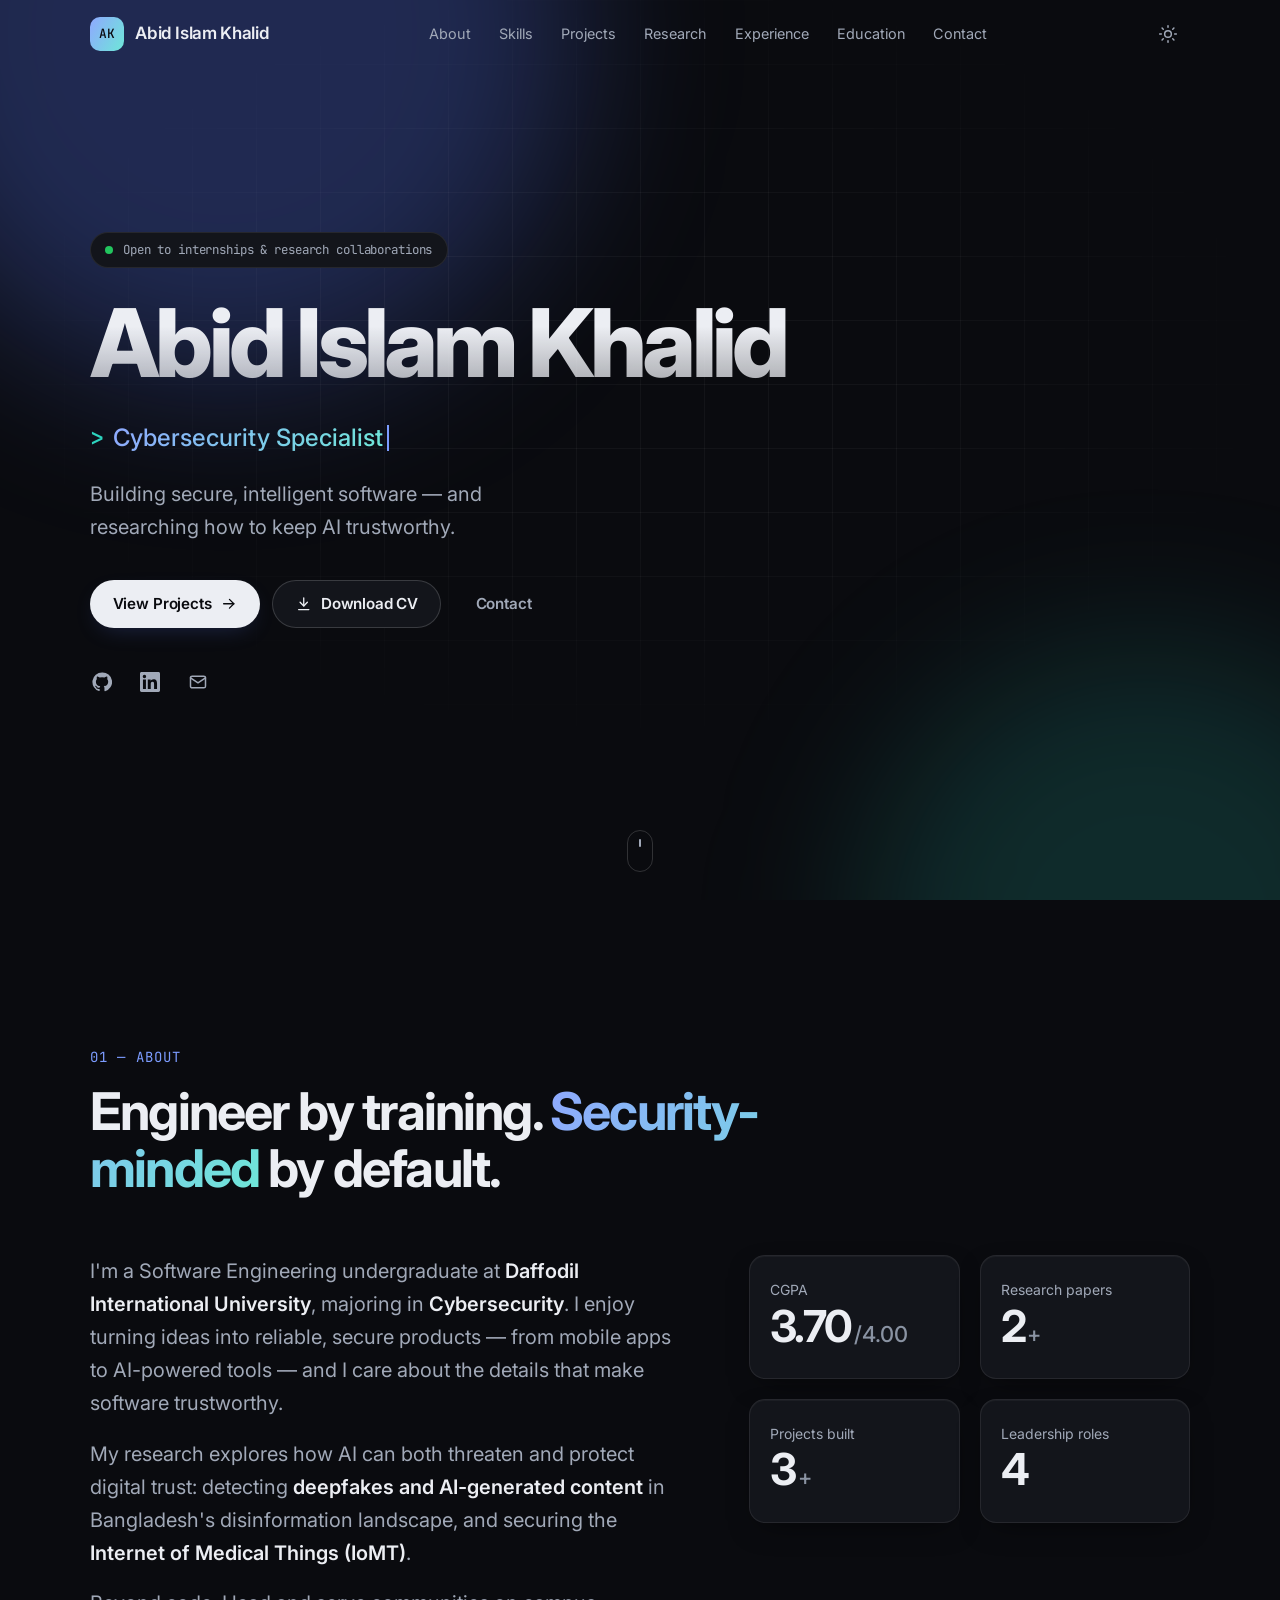
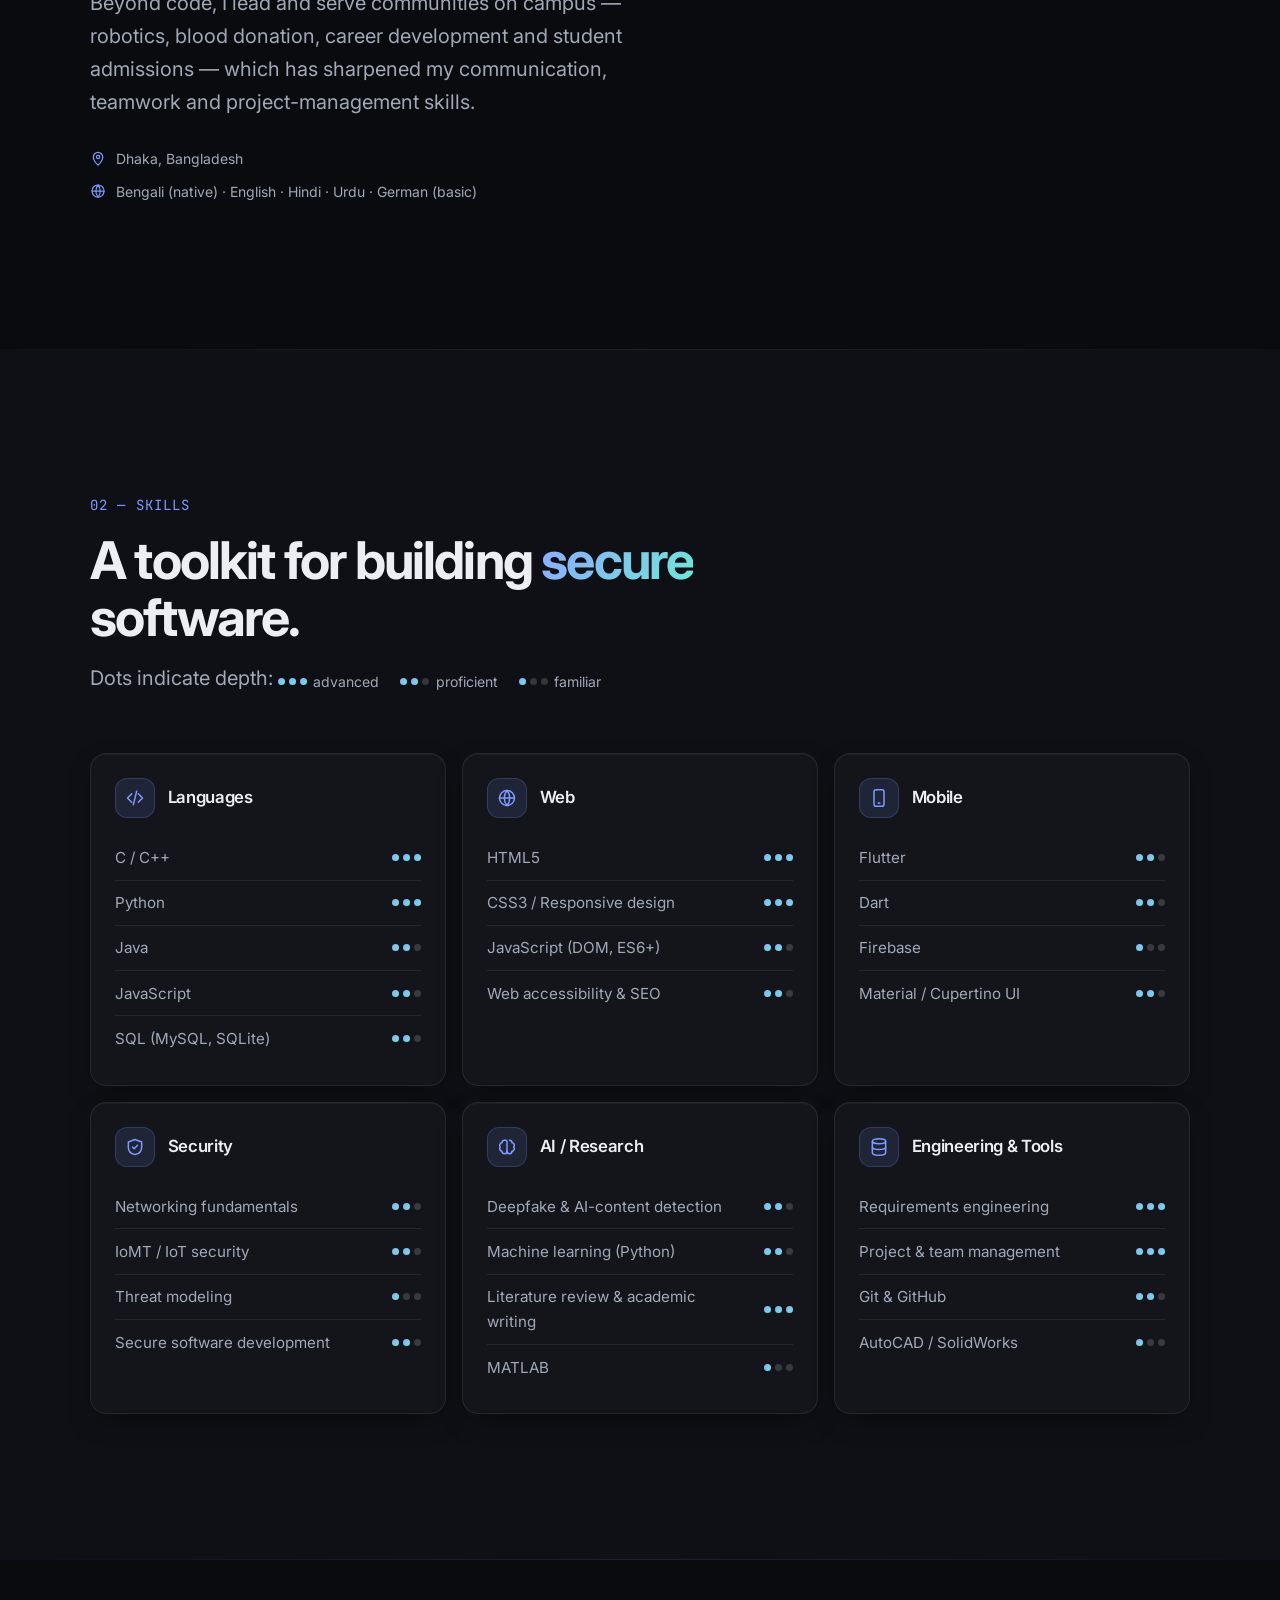
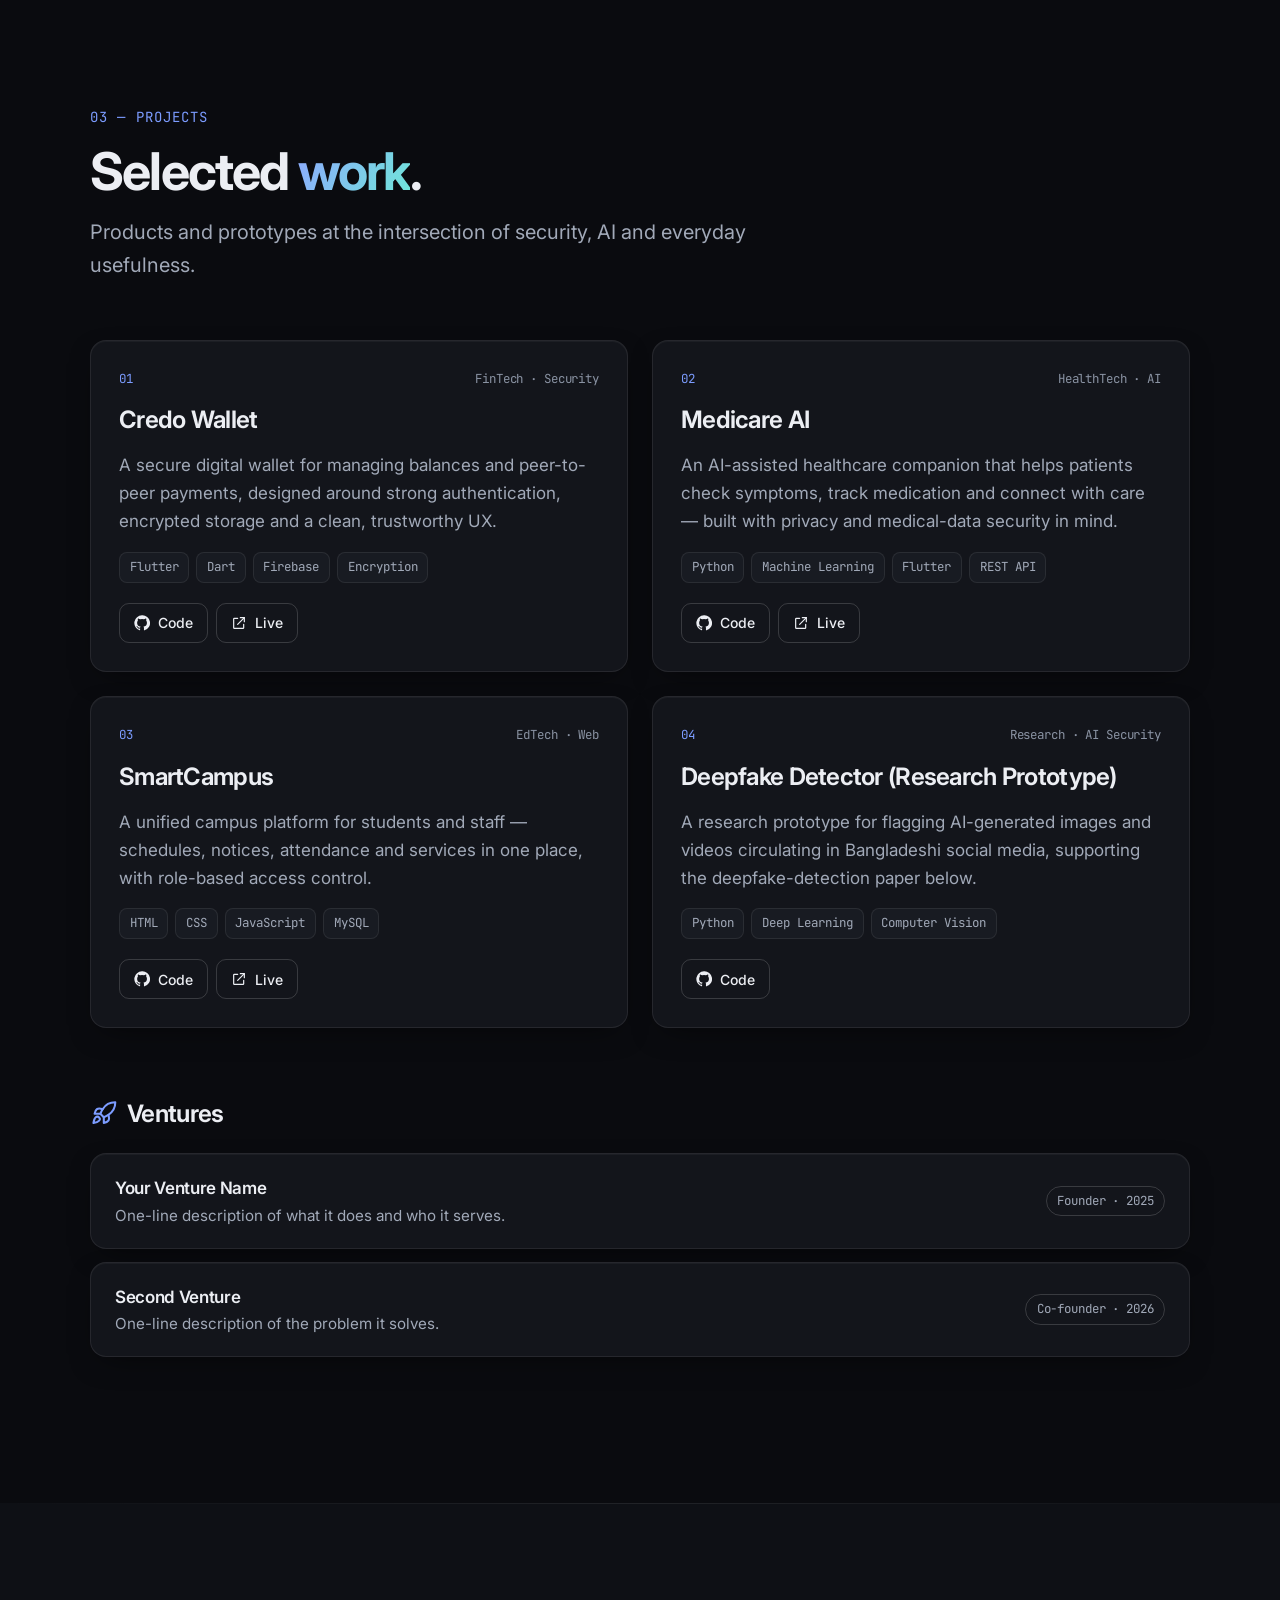
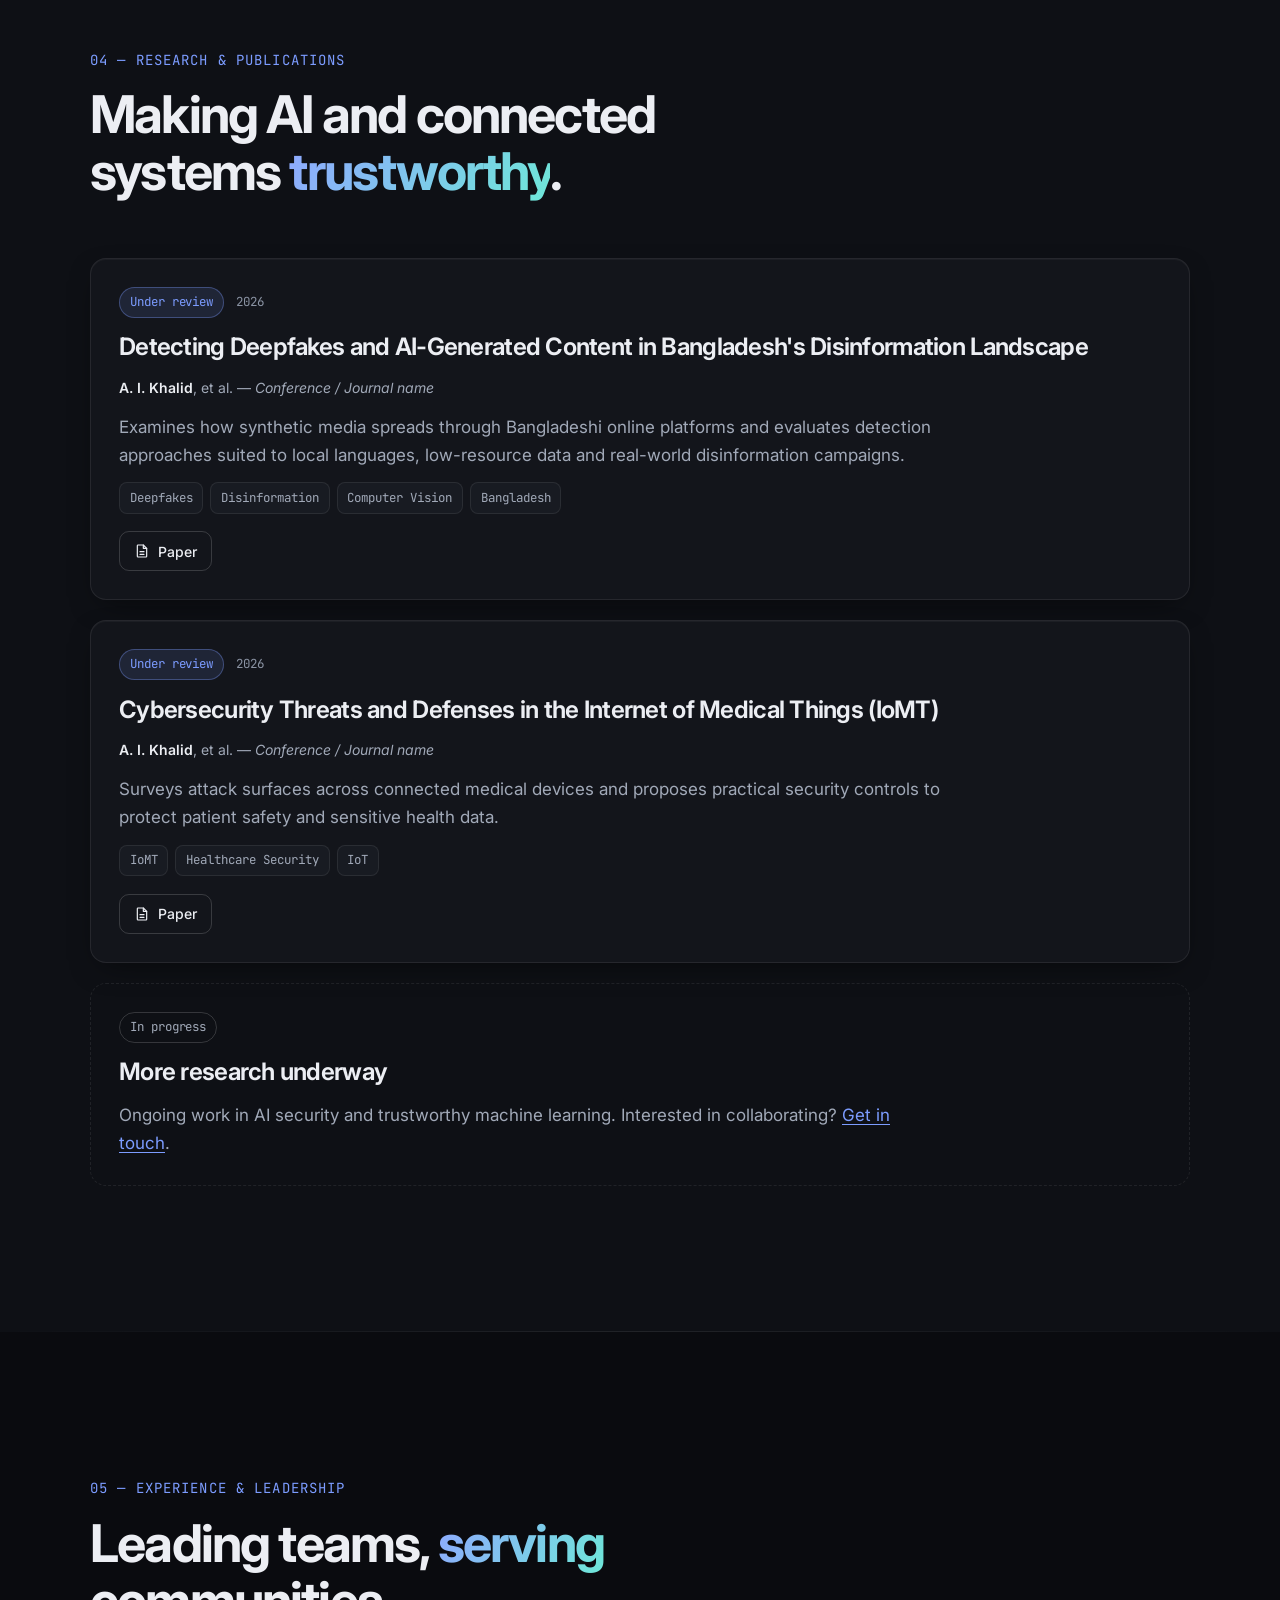
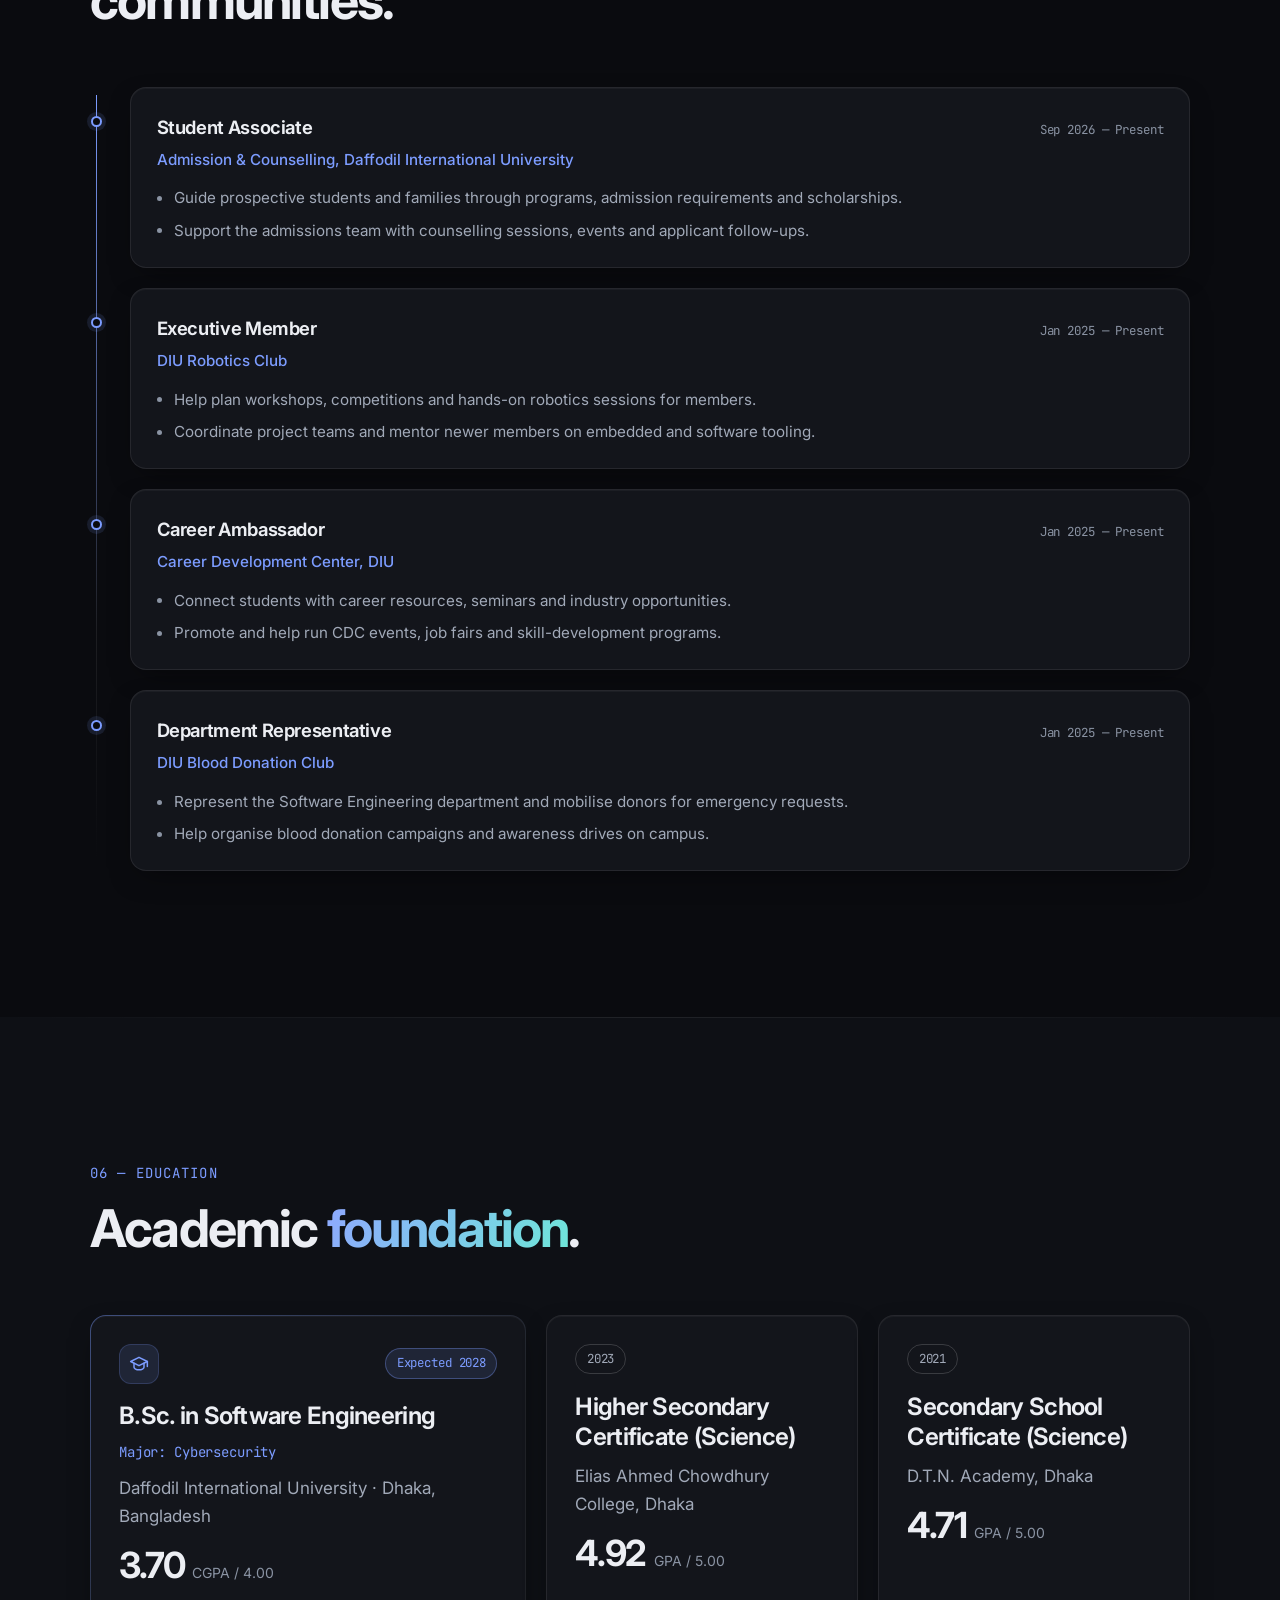
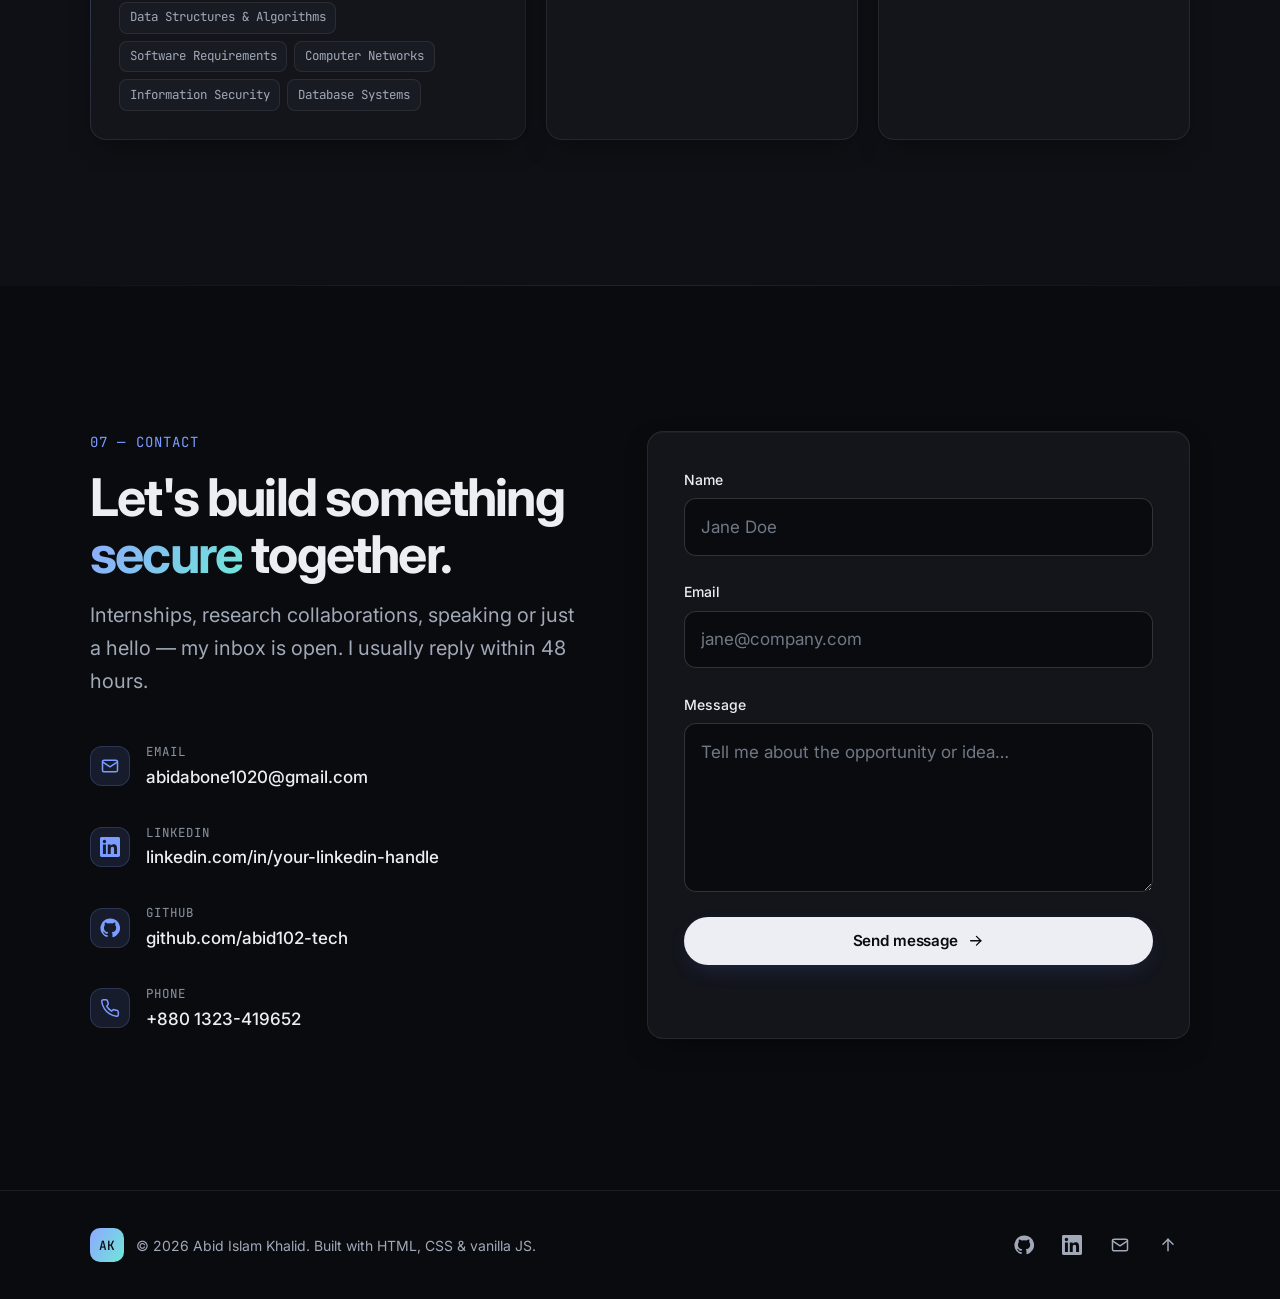
==== index.html @ 17bc0187 "Add portfolio site Co-Authored-By: Devin AI <158243242+devin-ai-integration[bot]@users.noreply.githu" ====
<!DOCTYPE html>
<html lang="en" data-theme="dark">
<head>
  <meta charset="UTF-8" />
  <meta name="viewport" content="width=device-width, initial-scale=1" />

  <!-- ============================================================
       SEO / SOCIAL
       TODO: Replace every "https://abid102-tech.github.io" with your real domain
             (also in sitemap.xml, robots.txt and the JSON-LD block below).
       ============================================================ -->
  <title>Abid Islam Khalid — Software Engineer &amp; Cybersecurity Specialist</title>
  <meta name="description" content="Abid Islam Khalid is a Software Engineering (Cybersecurity) student at Daffodil International University building secure software and researching deepfake detection and IoMT security." />
  <meta name="author" content="Abid Islam Khalid" />
  <meta name="keywords" content="Abid Islam Khalid, Software Engineer, Cybersecurity, AI Research, Deepfake Detection, IoMT Security, Daffodil International University, Bangladesh, Portfolio" />
  <link rel="canonical" href="https://abid102-tech.github.io/" />
  <meta name="theme-color" content="#0a0b0f" media="(prefers-color-scheme: dark)" />
  <meta name="theme-color" content="#fafafa" media="(prefers-color-scheme: light)" />
  <meta name="color-scheme" content="dark light" />

  <!-- Open Graph -->
  <meta property="og:type" content="website" />
  <meta property="og:site_name" content="Abid Islam Khalid" />
  <meta property="og:title" content="Abid Islam Khalid — Software Engineer &amp; Cybersecurity Specialist" />
  <meta property="og:description" content="Building secure, intelligent software and researching how to keep AI trustworthy." />
  <meta property="og:url" content="https://abid102-tech.github.io/" />
  <meta property="og:image" content="https://abid102-tech.github.io/assets/img/og-image.png" />
  <meta property="og:image:width" content="1200" />
  <meta property="og:image:height" content="630" />
  <meta property="og:image:alt" content="Abid Islam Khalid — Software Engineer, Cybersecurity Specialist, AI Researcher" />
  <meta property="og:locale" content="en_US" />

  <!-- Twitter -->
  <meta name="twitter:card" content="summary_large_image" />
  <meta name="twitter:title" content="Abid Islam Khalid — Software Engineer &amp; Cybersecurity Specialist" />
  <meta name="twitter:description" content="Building secure, intelligent software and researching how to keep AI trustworthy." />
  <meta name="twitter:image" content="https://abid102-tech.github.io/assets/img/og-image.png" />
  <!-- TODO (optional): add your X/Twitter handle -->
  <!-- <meta name="twitter:creator" content="@your_handle" /> -->

  <!-- Icons & manifest -->
  <link rel="icon" href="assets/img/favicon.svg" type="image/svg+xml" />
  <link rel="icon" href="assets/img/favicon-32.png" sizes="32x32" type="image/png" />
  <link rel="apple-touch-icon" href="assets/img/apple-touch-icon.png" />
  <link rel="manifest" href="site.webmanifest" />

  <!-- Apply saved theme before first paint (prevents a light/dark flash) -->
  <script>
    (function () {
      try {
        var t = localStorage.getItem('theme');
        if (t === 'light' || t === 'dark') document.documentElement.setAttribute('data-theme', t);
      } catch (e) {}
      document.documentElement.classList.add('js');
    })();
  </script>

  <!-- Fonts: Inter (body) + JetBrains Mono (accents) -->
  <link rel="preconnect" href="https://fonts.googleapis.com" />
  <link rel="preconnect" href="https://fonts.gstatic.com" crossorigin />
  <!-- Loaded without blocking first paint; system fonts show until these arrive -->
  <link rel="preload" as="style" href="https://fonts.googleapis.com/css2?family=Inter:wght@400;500;600;700;800&amp;family=JetBrains+Mono:wght@400;500&amp;display=swap" />
  <link rel="stylesheet" href="https://fonts.googleapis.com/css2?family=Inter:wght@400;500;600;700;800&amp;family=JetBrains+Mono:wght@400;500&amp;display=swap" media="print" onload="this.media='all'" />
  <noscript><link rel="stylesheet" href="https://fonts.googleapis.com/css2?family=Inter:wght@400;500;600;700;800&amp;family=JetBrains+Mono:wght@400;500&amp;display=swap" /></noscript>

  <link rel="stylesheet" href="css/style.css" />

  <!-- Structured data: Person schema -->
  <script type="application/ld+json">
  {
    "@context": "https://schema.org",
    "@type": "Person",
    "name": "Abid Islam Khalid",
    "url": "https://abid102-tech.github.io/",
    "image": "https://abid102-tech.github.io/assets/img/og-image.png",
    "jobTitle": "Software Engineer & Cybersecurity Specialist",
    "description": "Software Engineering (Cybersecurity) student, AI researcher and tech entrepreneur from Bangladesh.",
    "email": "mailto:abidabone1020@gmail.com",
    "nationality": "Bangladeshi",
    "address": { "@type": "PostalAddress", "addressLocality": "Dhaka", "addressCountry": "BD" },
    "alumniOf": {
      "@type": "CollegeOrUniversity",
      "name": "Daffodil International University",
      "url": "https://daffodilvarsity.edu.bd/"
    },
    "knowsAbout": ["Software Engineering", "Cybersecurity", "Artificial Intelligence", "Deepfake Detection", "IoMT Security", "Flutter", "Python", "C++", "Java"],
    "sameAs": [
      "https://github.com/abid102-tech",
      "https://www.linkedin.com/in/your-linkedin-handle"
    ]
  }
  </script>
</head>

<body>
  <a class="skip-link" href="#main">Skip to content</a>

  <!-- Inline SVG icon sprite (referenced with <use href="#i-name">) -->
  <svg width="0" height="0" style="position:absolute" aria-hidden="true" focusable="false">
    <defs>
      <symbol id="i-github" viewBox="0 0 24 24"><path fill="currentColor" d="M12 .5a11.5 11.5 0 0 0-3.64 22.41c.58.1.79-.25.79-.56v-2c-3.2.7-3.88-1.37-3.88-1.37-.53-1.33-1.28-1.69-1.28-1.69-1.05-.71.08-.7.08-.7 1.16.08 1.77 1.19 1.77 1.19 1.03 1.77 2.71 1.26 3.37.96.1-.75.4-1.26.73-1.55-2.55-.29-5.24-1.28-5.24-5.68 0-1.26.45-2.28 1.19-3.09-.12-.29-.52-1.46.11-3.05 0 0 .97-.31 3.17 1.18a11 11 0 0 1 5.77 0c2.2-1.49 3.17-1.18 3.17-1.18.63 1.59.23 2.76.11 3.05.74.81 1.19 1.83 1.19 3.09 0 4.41-2.69 5.38-5.25 5.67.41.36.78 1.06.78 2.14v3.17c0 .31.21.67.8.56A11.5 11.5 0 0 0 12 .5Z"/></symbol>
      <symbol id="i-linkedin" viewBox="0 0 24 24"><path fill="currentColor" d="M20.45 20.45h-3.56v-5.57c0-1.33-.02-3.04-1.85-3.04-1.85 0-2.14 1.45-2.14 2.94v5.67H9.35V9h3.41v1.56h.05c.48-.9 1.64-1.85 3.37-1.85 3.6 0 4.27 2.37 4.27 5.46v6.28ZM5.34 7.43a2.06 2.06 0 1 1 0-4.13 2.06 2.06 0 0 1 0 4.13ZM7.12 20.45H3.56V9h3.56v11.45ZM22.22 0H1.77C.79 0 0 .77 0 1.73v20.54C0 23.23.79 24 1.77 24h20.45c.98 0 1.78-.77 1.78-1.73V1.73C24 .77 23.2 0 22.22 0Z"/></symbol>
      <symbol id="i-mail" viewBox="0 0 24 24"><g fill="none" stroke="currentColor" stroke-width="1.8" stroke-linecap="round" stroke-linejoin="round"><rect x="3" y="5" width="18" height="14" rx="2"/><path d="m3 7 9 6 9-6"/></g></symbol>
      <symbol id="i-phone" viewBox="0 0 24 24"><path fill="none" stroke="currentColor" stroke-width="1.8" stroke-linecap="round" stroke-linejoin="round" d="M22 16.9v3a2 2 0 0 1-2.2 2 19.8 19.8 0 0 1-8.6-3.1 19.5 19.5 0 0 1-6-6A19.8 19.8 0 0 1 2.1 4.2 2 2 0 0 1 4.1 2h3a2 2 0 0 1 2 1.7c.1.9.4 1.8.7 2.7a2 2 0 0 1-.5 2.1L8 9.8a16 16 0 0 0 6 6l1.3-1.3a2 2 0 0 1 2.1-.4c.9.3 1.8.6 2.7.7a2 2 0 0 1 1.7 2Z"/></symbol>
      <symbol id="i-external" viewBox="0 0 24 24"><g fill="none" stroke="currentColor" stroke-width="1.8" stroke-linecap="round" stroke-linejoin="round"><path d="M14 4h6v6"/><path d="M20 4 10 14"/><path d="M19 14v5a1 1 0 0 1-1 1H5a1 1 0 0 1-1-1V6a1 1 0 0 1 1-1h5"/></g></symbol>
      <symbol id="i-download" viewBox="0 0 24 24"><g fill="none" stroke="currentColor" stroke-width="1.8" stroke-linecap="round" stroke-linejoin="round"><path d="M12 4v11"/><path d="m7 10 5 5 5-5"/><path d="M5 20h14"/></g></symbol>
      <symbol id="i-arrow" viewBox="0 0 24 24"><g fill="none" stroke="currentColor" stroke-width="1.8" stroke-linecap="round" stroke-linejoin="round"><path d="M5 12h14"/><path d="m13 6 6 6-6 6"/></g></symbol>
      <symbol id="i-arrow-up" viewBox="0 0 24 24"><g fill="none" stroke="currentColor" stroke-width="1.8" stroke-linecap="round" stroke-linejoin="round"><path d="M12 19V5"/><path d="m6 11 6-6 6 6"/></g></symbol>
      <symbol id="i-sun" viewBox="0 0 24 24"><g fill="none" stroke="currentColor" stroke-width="1.8" stroke-linecap="round"><circle cx="12" cy="12" r="4"/><path d="M12 2v2M12 20v2M4.9 4.9l1.4 1.4M17.7 17.7l1.4 1.4M2 12h2M20 12h2M4.9 19.1l1.4-1.4M17.7 6.3l1.4-1.4"/></g></symbol>
      <symbol id="i-moon" viewBox="0 0 24 24"><path fill="none" stroke="currentColor" stroke-width="1.8" stroke-linecap="round" stroke-linejoin="round" d="M21 12.8A9 9 0 1 1 11.2 3a7 7 0 0 0 9.8 9.8Z"/></symbol>
      <symbol id="i-code" viewBox="0 0 24 24"><g fill="none" stroke="currentColor" stroke-width="1.8" stroke-linecap="round" stroke-linejoin="round"><path d="m8 7-5 5 5 5"/><path d="m16 7 5 5-5 5"/><path d="m14 4-4 16"/></g></symbol>
      <symbol id="i-globe" viewBox="0 0 24 24"><g fill="none" stroke="currentColor" stroke-width="1.8" stroke-linecap="round"><circle cx="12" cy="12" r="9"/><path d="M3 12h18M12 3a14 14 0 0 1 0 18M12 3a14 14 0 0 0 0 18"/></g></symbol>
      <symbol id="i-mobile" viewBox="0 0 24 24"><g fill="none" stroke="currentColor" stroke-width="1.8" stroke-linecap="round"><rect x="6" y="2" width="12" height="20" rx="2.5"/><path d="M11 18h2"/></g></symbol>
      <symbol id="i-shield" viewBox="0 0 24 24"><g fill="none" stroke="currentColor" stroke-width="1.8" stroke-linecap="round" stroke-linejoin="round"><path d="M12 3 4 6v6c0 5 3.4 8.3 8 9 4.6-.7 8-4 8-9V6l-8-3Z"/><path d="m9 12 2 2 4-4"/></g></symbol>
      <symbol id="i-brain" viewBox="0 0 24 24"><g fill="none" stroke="currentColor" stroke-width="1.8" stroke-linecap="round" stroke-linejoin="round"><path d="M9 4a3 3 0 0 0-3 3 3 3 0 0 0-2 5 3 3 0 0 0 2 5 3 3 0 0 0 6 0V6a2 2 0 0 0-3-2Z"/><path d="M15 4a3 3 0 0 1 3 3 3 3 0 0 1 2 5 3 3 0 0 1-2 5 3 3 0 0 1-6 0"/></g></symbol>
      <symbol id="i-database" viewBox="0 0 24 24"><g fill="none" stroke="currentColor" stroke-width="1.8"><ellipse cx="12" cy="5" rx="8" ry="3"/><path d="M4 5v14c0 1.7 3.6 3 8 3s8-1.3 8-3V5"/><path d="M4 12c0 1.7 3.6 3 8 3s8-1.3 8-3"/></g></symbol>
      <symbol id="i-file" viewBox="0 0 24 24"><g fill="none" stroke="currentColor" stroke-width="1.8" stroke-linecap="round" stroke-linejoin="round"><path d="M14 3H6a1 1 0 0 0-1 1v16a1 1 0 0 0 1 1h12a1 1 0 0 0 1-1V8l-5-5Z"/><path d="M14 3v5h5M9 13h6M9 17h6"/></g></symbol>
      <symbol id="i-cap" viewBox="0 0 24 24"><g fill="none" stroke="currentColor" stroke-width="1.8" stroke-linecap="round" stroke-linejoin="round"><path d="m2 9 10-5 10 5-10 5L2 9Z"/><path d="M6 11v5c0 1.5 2.7 3 6 3s6-1.5 6-3v-5"/><path d="M22 9v6"/></g></symbol>
      <symbol id="i-rocket" viewBox="0 0 24 24"><g fill="none" stroke="currentColor" stroke-width="1.8" stroke-linecap="round" stroke-linejoin="round"><path d="M5 15c-1.5 1.3-2 5-2 5s3.7-.5 5-2c.7-.8.7-2-.1-2.8a2 2 0 0 0-2.9-.2Z"/><path d="m12 15-3-3a22 22 0 0 1 2-4A12.9 12.9 0 0 1 22 2c0 2.7-.8 7.5-6 11a22 22 0 0 1-4 2Z"/><path d="M9 12H4s.6-3 2-4c1.6-1.1 5 0 5 0M12 15v5s3-.6 4-2c1.1-1.6 0-5 0-5"/></g></symbol>
      <symbol id="i-menu" viewBox="0 0 24 24"><path fill="none" stroke="currentColor" stroke-width="1.8" stroke-linecap="round" d="M4 7h16M4 12h16M4 17h16"/></symbol>
      <symbol id="i-close" viewBox="0 0 24 24"><path fill="none" stroke="currentColor" stroke-width="1.8" stroke-linecap="round" d="M6 6l12 12M18 6 6 18"/></symbol>
      <symbol id="i-pin" viewBox="0 0 24 24"><g fill="none" stroke="currentColor" stroke-width="1.8" stroke-linecap="round" stroke-linejoin="round"><path d="M12 21s7-6.2 7-12a7 7 0 0 0-14 0c0 5.8 7 12 7 12Z"/><circle cx="12" cy="9" r="2.5"/></g></symbol>
    </defs>
  </svg>

  <!-- ============================== NAVBAR ============================== -->
  <header class="site-header" id="top">
    <nav class="nav container" aria-label="Primary">
      <a class="brand" href="#hero">
        <span class="brand-mark" aria-hidden="true">AK</span>
        <span class="brand-name">Abid Islam Khalid</span>
      </a>

      <ul class="nav-links" id="nav-links">
        <li><a href="#about">About</a></li>
        <li><a href="#skills">Skills</a></li>
        <li><a href="#projects">Projects</a></li>
        <li><a href="#research">Research</a></li>
        <li><a href="#experience">Experience</a></li>
        <li><a href="#education">Education</a></li>
        <li><a href="#contact">Contact</a></li>
      </ul>

      <div class="nav-actions">
        <button class="icon-btn theme-toggle" type="button" aria-label="Switch to light mode" title="Toggle theme">
          <svg class="icon icon-sun" aria-hidden="true"><use href="#i-sun"/></svg>
          <svg class="icon icon-moon" aria-hidden="true"><use href="#i-moon"/></svg>
        </button>
        <button class="icon-btn nav-toggle" type="button" aria-controls="nav-links" aria-expanded="false" aria-label="Open menu">
          <svg class="icon icon-menu" aria-hidden="true"><use href="#i-menu"/></svg>
          <svg class="icon icon-close" aria-hidden="true"><use href="#i-close"/></svg>
        </button>
      </div>
    </nav>
  </header>

  <main id="main">
    <!-- ============================== HERO ============================== -->
    <section class="hero" id="hero" aria-labelledby="hero-title">
      <div class="hero-bg" aria-hidden="true">
        <div class="hero-glow hero-glow--a"></div>
        <div class="hero-glow hero-glow--b"></div>
        <div class="hero-grid"></div>
      </div>

      <div class="container hero-inner">
        <p class="eyebrow mono hero-in" style="--d:0ms">
          <span class="status-dot" aria-hidden="true"></span>
          Open to internships &amp; research collaborations <!-- TODO: update your availability -->
        </p>

        <h1 class="hero-title hero-rise" id="hero-title">Abid Islam Khalid</h1>

        <p class="hero-role hero-in" style="--d:120ms">
          <span class="mono prompt" aria-hidden="true">&gt;</span>
          <!-- Visible rotating text is decorative; screen readers get the full list below -->
          <span class="rotator" aria-hidden="true" data-words="Software Engineer|Cybersecurity Specialist|AI Researcher|Tech Entrepreneur|Project Manager">Software Engineer</span><span class="caret" aria-hidden="true"></span>
          <span class="sr-only">Software Engineer, Cybersecurity Specialist, AI Researcher, Tech Entrepreneur and Project Manager</span>
        </p>

        <p class="hero-lede hero-rise" style="--d:180ms">
          Building secure, intelligent software — and researching how to keep AI trustworthy.
        </p>

        <div class="hero-cta hero-in" style="--d:240ms">
          <a class="btn btn-primary" href="#projects">
            View Projects
            <svg class="icon" aria-hidden="true"><use href="#i-arrow"/></svg>
          </a>
          <!-- TODO: Replace assets/cv/Abid_Islam_Khalid_CV.pdf with your latest CV (keep the same filename) -->
          <a class="btn btn-secondary" href="assets/cv/Abid_Islam_Khalid_CV.pdf" download>
            <svg class="icon" aria-hidden="true"><use href="#i-download"/></svg>
            Download CV
          </a>
          <a class="btn btn-ghost" href="#contact">Contact</a>
        </div>

        <ul class="hero-social hero-in" style="--d:320ms" aria-label="Social links">
          <!-- TODO: confirm GitHub URL and replace LinkedIn handle -->
          <li><a class="icon-btn" href="https://github.com/abid102-tech" target="_blank" rel="noopener noreferrer" aria-label="GitHub (opens in new tab)"><svg class="icon" aria-hidden="true"><use href="#i-github"/></svg></a></li>
          <li><a class="icon-btn" href="https://www.linkedin.com/in/your-linkedin-handle" target="_blank" rel="noopener noreferrer" aria-label="LinkedIn (opens in new tab)"><svg class="icon" aria-hidden="true"><use href="#i-linkedin"/></svg></a></li>
          <li><a class="icon-btn" href="mailto:abidabone1020@gmail.com" aria-label="Email Abid"><svg class="icon" aria-hidden="true"><use href="#i-mail"/></svg></a></li>
        </ul>
      </div>

      <a class="scroll-cue" href="#about" aria-label="Scroll to About section">
        <span class="scroll-cue-line" aria-hidden="true"></span>
      </a>
    </section>

    <!-- ============================== ABOUT ============================== -->
    <section class="section" id="about" aria-labelledby="about-title">
      <div class="container">
        <header class="section-head reveal">
          <p class="section-kicker mono">01 — About</p>
          <h2 class="section-title" id="about-title">Engineer by training. <span class="text-gradient">Security-minded</span> by default.</h2>
        </header>

        <div class="about-grid">
          <div class="about-copy reveal">
            <!-- TODO: personalise your bio (keep it 2–3 short paragraphs) -->
            <p>
              I'm a Software Engineering undergraduate at <strong>Daffodil International University</strong>, majoring in
              <strong>Cybersecurity</strong>. I enjoy turning ideas into reliable, secure products — from mobile apps to
              AI-powered tools — and I care about the details that make software trustworthy.
            </p>
            <p>
              My research explores how AI can both threaten and protect digital trust: detecting
              <strong>deepfakes and AI-generated content</strong> in Bangladesh's disinformation landscape, and securing
              the <strong>Internet of Medical Things (IoMT)</strong>.
            </p>
            <p>
              Beyond code, I lead and serve communities on campus — robotics, blood donation, career development and
              student admissions — which has sharpened my communication, teamwork and project-management skills.
            </p>
            <ul class="about-meta">
              <li><svg class="icon" aria-hidden="true"><use href="#i-pin"/></svg> Dhaka, Bangladesh</li>
              <li><svg class="icon" aria-hidden="true"><use href="#i-globe"/></svg> Bengali (native) · English · Hindi · Urdu · German (basic)</li>
            </ul>
          </div>

          <!-- TODO: keep these numbers up to date (data-count = final number) -->
          <dl class="stats reveal">
            <div class="stat">
              <dt>CGPA</dt>
              <dd><span class="stat-num" data-count="3.70" data-decimals="2">3.70</span><span class="stat-suffix">/4.00</span></dd>
            </div>
            <div class="stat">
              <dt>Research papers</dt>
              <dd><span class="stat-num" data-count="2">2</span><span class="stat-suffix">+</span></dd>
            </div>
            <div class="stat">
              <dt>Projects built</dt>
              <dd><span class="stat-num" data-count="3">3</span><span class="stat-suffix">+</span></dd>
            </div>
            <div class="stat">
              <dt>Leadership roles</dt>
              <dd><span class="stat-num" data-count="4">4</span></dd>
            </div>
          </dl>
        </div>
      </div>
    </section>

    <!-- ============================== SKILLS ============================== -->
    <section class="section section--alt" id="skills" aria-labelledby="skills-title">
      <div class="container">
        <header class="section-head reveal">
          <p class="section-kicker mono">02 — Skills</p>
          <h2 class="section-title" id="skills-title">A toolkit for building <span class="text-gradient">secure</span> software.</h2>
          <p class="section-sub">Dots indicate depth: <span class="legend"><span class="lvl" data-level="3" aria-hidden="true"><i></i><i></i><i></i></span> advanced</span> <span class="legend"><span class="lvl" data-level="2" aria-hidden="true"><i></i><i></i><i></i></span> proficient</span> <span class="legend"><span class="lvl" data-level="1" aria-hidden="true"><i></i><i></i><i></i></span> familiar</span></p>
        </header>

        <!-- TODO: adjust skills and levels (data-level="1|2|3") to match your honest self-assessment -->
        <div class="skills-grid">
          <article class="skill-card reveal">
            <div class="skill-card-head">
              <span class="skill-icon" aria-hidden="true"><svg class="icon"><use href="#i-code"/></svg></span>
              <h3>Languages</h3>
            </div>
            <ul class="skill-list">
              <li><span>C / C++</span><span class="lvl" data-level="3" role="img" aria-label="Advanced"><i></i><i></i><i></i></span></li>
              <li><span>Python</span><span class="lvl" data-level="3" role="img" aria-label="Advanced"><i></i><i></i><i></i></span></li>
              <li><span>Java</span><span class="lvl" data-level="2" role="img" aria-label="Proficient"><i></i><i></i><i></i></span></li>
              <li><span>JavaScript</span><span class="lvl" data-level="2" role="img" aria-label="Proficient"><i></i><i></i><i></i></span></li>
              <li><span>SQL (MySQL, SQLite)</span><span class="lvl" data-level="2" role="img" aria-label="Proficient"><i></i><i></i><i></i></span></li>
            </ul>
          </article>

          <article class="skill-card reveal">
            <div class="skill-card-head">
              <span class="skill-icon" aria-hidden="true"><svg class="icon"><use href="#i-globe"/></svg></span>
              <h3>Web</h3>
            </div>
            <ul class="skill-list">
              <li><span>HTML5</span><span class="lvl" data-level="3" role="img" aria-label="Advanced"><i></i><i></i><i></i></span></li>
              <li><span>CSS3 / Responsive design</span><span class="lvl" data-level="3" role="img" aria-label="Advanced"><i></i><i></i><i></i></span></li>
              <li><span>JavaScript (DOM, ES6+)</span><span class="lvl" data-level="2" role="img" aria-label="Proficient"><i></i><i></i><i></i></span></li>
              <li><span>Web accessibility &amp; SEO</span><span class="lvl" data-level="2" role="img" aria-label="Proficient"><i></i><i></i><i></i></span></li>
            </ul>
          </article>

          <article class="skill-card reveal">
            <div class="skill-card-head">
              <span class="skill-icon" aria-hidden="true"><svg class="icon"><use href="#i-mobile"/></svg></span>
              <h3>Mobile</h3>
            </div>
            <ul class="skill-list">
              <li><span>Flutter</span><span class="lvl" data-level="2" role="img" aria-label="Proficient"><i></i><i></i><i></i></span></li>
              <li><span>Dart</span><span class="lvl" data-level="2" role="img" aria-label="Proficient"><i></i><i></i><i></i></span></li>
              <li><span>Firebase</span><span class="lvl" data-level="1" role="img" aria-label="Familiar"><i></i><i></i><i></i></span></li>
              <li><span>Material / Cupertino UI</span><span class="lvl" data-level="2" role="img" aria-label="Proficient"><i></i><i></i><i></i></span></li>
            </ul>
          </article>

          <article class="skill-card reveal">
            <div class="skill-card-head">
              <span class="skill-icon" aria-hidden="true"><svg class="icon"><use href="#i-shield"/></svg></span>
              <h3>Security</h3>
            </div>
            <ul class="skill-list">
              <li><span>Networking fundamentals</span><span class="lvl" data-level="2" role="img" aria-label="Proficient"><i></i><i></i><i></i></span></li>
              <li><span>IoMT / IoT security</span><span class="lvl" data-level="2" role="img" aria-label="Proficient"><i></i><i></i><i></i></span></li>
              <li><span>Threat modeling</span><span class="lvl" data-level="1" role="img" aria-label="Familiar"><i></i><i></i><i></i></span></li>
              <li><span>Secure software development</span><span class="lvl" data-level="2" role="img" aria-label="Proficient"><i></i><i></i><i></i></span></li>
            </ul>
          </article>

          <article class="skill-card reveal">
            <div class="skill-card-head">
              <span class="skill-icon" aria-hidden="true"><svg class="icon"><use href="#i-brain"/></svg></span>
              <h3>AI / Research</h3>
            </div>
            <ul class="skill-list">
              <li><span>Deepfake &amp; AI-content detection</span><span class="lvl" data-level="2" role="img" aria-label="Proficient"><i></i><i></i><i></i></span></li>
              <li><span>Machine learning (Python)</span><span class="lvl" data-level="2" role="img" aria-label="Proficient"><i></i><i></i><i></i></span></li>
              <li><span>Literature review &amp; academic writing</span><span class="lvl" data-level="3" role="img" aria-label="Advanced"><i></i><i></i><i></i></span></li>
              <li><span>MATLAB</span><span class="lvl" data-level="1" role="img" aria-label="Familiar"><i></i><i></i><i></i></span></li>
            </ul>
          </article>

          <article class="skill-card reveal">
            <div class="skill-card-head">
              <span class="skill-icon" aria-hidden="true"><svg class="icon"><use href="#i-database"/></svg></span>
              <h3>Engineering &amp; Tools</h3>
            </div>
            <ul class="skill-list">
              <li><span>Requirements engineering</span><span class="lvl" data-level="3" role="img" aria-label="Advanced"><i></i><i></i><i></i></span></li>
              <li><span>Project &amp; team management</span><span class="lvl" data-level="3" role="img" aria-label="Advanced"><i></i><i></i><i></i></span></li>
              <li><span>Git &amp; GitHub</span><span class="lvl" data-level="2" role="img" aria-label="Proficient"><i></i><i></i><i></i></span></li>
              <li><span>AutoCAD / SolidWorks</span><span class="lvl" data-level="1" role="img" aria-label="Familiar"><i></i><i></i><i></i></span></li>
            </ul>
          </article>
        </div>
      </div>
    </section>

    <!-- ============================== PROJECTS ============================== -->
    <section class="section" id="projects" aria-labelledby="projects-title">
      <div class="container">
        <header class="section-head reveal">
          <p class="section-kicker mono">03 — Projects</p>
          <h2 class="section-title" id="projects-title">Selected <span class="text-gradient">work</span>.</h2>
          <p class="section-sub">Products and prototypes at the intersection of security, AI and everyday usefulness.</p>
        </header>

        <!-- TODO: For each project, update the description, tech tags, and the GitHub / Live URLs.
             To add a project, copy one <article class="project-card"> block. -->
        <div class="projects-grid">
          <article class="project-card reveal">
            <div class="project-top">
              <span class="project-index mono">01</span>
              <span class="project-type mono">FinTech · Security</span>
            </div>
            <h3 class="project-title">Credo Wallet</h3>
            <p class="project-desc">
              A secure digital wallet for managing balances and peer-to-peer payments, designed around strong
              authentication, encrypted storage and a clean, trustworthy UX.
            </p>
            <ul class="tags" aria-label="Tech stack">
              <li>Flutter</li><li>Dart</li><li>Firebase</li><li>Encryption</li>
            </ul>
            <div class="project-links">
              <a class="link-btn" href="https://github.com/abid102-tech" target="_blank" rel="noopener noreferrer" aria-label="Credo Wallet source code on GitHub (opens in new tab)">
                <svg class="icon" aria-hidden="true"><use href="#i-github"/></svg> Code
              </a>
              <a class="link-btn" href="#" target="_blank" rel="noopener noreferrer" aria-label="Credo Wallet live demo (opens in new tab)"><!-- TODO: live link (or delete this <a>) -->
                <svg class="icon" aria-hidden="true"><use href="#i-external"/></svg> Live
              </a>
            </div>
          </article>

          <article class="project-card reveal">
            <div class="project-top">
              <span class="project-index mono">02</span>
              <span class="project-type mono">HealthTech · AI</span>
            </div>
            <h3 class="project-title">Medicare AI</h3>
            <p class="project-desc">
              An AI-assisted healthcare companion that helps patients check symptoms, track medication and connect
              with care — built with privacy and medical-data security in mind.
            </p>
            <ul class="tags" aria-label="Tech stack">
              <li>Python</li><li>Machine Learning</li><li>Flutter</li><li>REST API</li>
            </ul>
            <div class="project-links">
              <a class="link-btn" href="https://github.com/abid102-tech" target="_blank" rel="noopener noreferrer" aria-label="Medicare AI source code on GitHub (opens in new tab)">
                <svg class="icon" aria-hidden="true"><use href="#i-github"/></svg> Code
              </a>
              <a class="link-btn" href="#" target="_blank" rel="noopener noreferrer" aria-label="Medicare AI live demo (opens in new tab)"><!-- TODO: live link (or delete this <a>) -->
                <svg class="icon" aria-hidden="true"><use href="#i-external"/></svg> Live
              </a>
            </div>
          </article>

          <article class="project-card reveal">
            <div class="project-top">
              <span class="project-index mono">03</span>
              <span class="project-type mono">EdTech · Web</span>
            </div>
            <h3 class="project-title">SmartCampus</h3>
            <p class="project-desc">
              A unified campus platform for students and staff — schedules, notices, attendance and services in one
              place, with role-based access control.
            </p>
            <ul class="tags" aria-label="Tech stack">
              <li>HTML</li><li>CSS</li><li>JavaScript</li><li>MySQL</li>
            </ul>
            <div class="project-links">
              <a class="link-btn" href="https://github.com/abid102-tech" target="_blank" rel="noopener noreferrer" aria-label="SmartCampus source code on GitHub (opens in new tab)">
                <svg class="icon" aria-hidden="true"><use href="#i-github"/></svg> Code
              </a>
              <a class="link-btn" href="#" target="_blank" rel="noopener noreferrer" aria-label="SmartCampus live demo (opens in new tab)"><!-- TODO: live link (or delete this <a>) -->
                <svg class="icon" aria-hidden="true"><use href="#i-external"/></svg> Live
              </a>
            </div>
          </article>

          <!-- TODO: Replace this card with another real project, or delete it -->
          <article class="project-card reveal">
            <div class="project-top">
              <span class="project-index mono">04</span>
              <span class="project-type mono">Research · AI Security</span>
            </div>
            <h3 class="project-title">Deepfake Detector (Research Prototype)</h3>
            <p class="project-desc">
              A research prototype for flagging AI-generated images and videos circulating in Bangladeshi social media,
              supporting the deepfake-detection paper below.
            </p>
            <ul class="tags" aria-label="Tech stack">
              <li>Python</li><li>Deep Learning</li><li>Computer Vision</li>
            </ul>
            <div class="project-links">
              <a class="link-btn" href="https://github.com/abid102-tech" target="_blank" rel="noopener noreferrer" aria-label="Deepfake Detector source code on GitHub (opens in new tab)">
                <svg class="icon" aria-hidden="true"><use href="#i-github"/></svg> Code
              </a>
            </div>
          </article>
        </div>

        <!-- Ventures -->
        <div class="ventures reveal">
          <h3 class="subhead"><svg class="icon" aria-hidden="true"><use href="#i-rocket"/></svg> Ventures</h3>
          <!-- TODO: Replace with your real startup / venture names, one-line descriptions and links -->
          <ul class="venture-list">
            <li class="venture">
              <div>
                <p class="venture-name">Your Venture Name</p>
                <p class="venture-desc">One-line description of what it does and who it serves.</p>
              </div>
              <span class="badge mono">Founder · 2025</span>
            </li>
            <li class="venture">
              <div>
                <p class="venture-name">Second Venture</p>
                <p class="venture-desc">One-line description of the problem it solves.</p>
              </div>
              <span class="badge mono">Co-founder · 2026</span>
            </li>
          </ul>
        </div>
      </div>
    </section>

    <!-- ============================== RESEARCH ============================== -->
    <section class="section section--alt" id="research" aria-labelledby="research-title">
      <div class="container">
        <header class="section-head reveal">
          <p class="section-kicker mono">04 — Research &amp; Publications</p>
          <h2 class="section-title" id="research-title">Making AI and connected systems <span class="text-gradient">trustworthy</span>.</h2>
        </header>

        <!-- TODO: Use your exact paper titles, authors, venue/journal, year, status and DOI/PDF links -->
        <ol class="pub-list">
          <li class="pub reveal">
            <div class="pub-meta">
              <span class="badge badge--accent mono">Under review</span>
              <span class="pub-year mono">2026</span>
            </div>
            <h3 class="pub-title">Detecting Deepfakes and AI-Generated Content in Bangladesh's Disinformation Landscape</h3>
            <p class="pub-authors"><strong>A. I. Khalid</strong>, et al. — <em>Conference / Journal name</em></p>
            <p class="pub-abstract">
              Examines how synthetic media spreads through Bangladeshi online platforms and evaluates detection
              approaches suited to local languages, low-resource data and real-world disinformation campaigns.
            </p>
            <ul class="tags" aria-label="Topics"><li>Deepfakes</li><li>Disinformation</li><li>Computer Vision</li><li>Bangladesh</li></ul>
            <div class="project-links">
              <a class="link-btn" href="#" aria-label="Read paper: deepfake detection"><svg class="icon" aria-hidden="true"><use href="#i-file"/></svg> Paper</a><!-- TODO: link -->
            </div>
          </li>

          <li class="pub reveal">
            <div class="pub-meta">
              <span class="badge badge--accent mono">Under review</span>
              <span class="pub-year mono">2026</span>
            </div>
            <h3 class="pub-title">Cybersecurity Threats and Defenses in the Internet of Medical Things (IoMT)</h3>
            <p class="pub-authors"><strong>A. I. Khalid</strong>, et al. — <em>Conference / Journal name</em></p>
            <p class="pub-abstract">
              Surveys attack surfaces across connected medical devices and proposes practical security controls to
              protect patient safety and sensitive health data.
            </p>
            <ul class="tags" aria-label="Topics"><li>IoMT</li><li>Healthcare Security</li><li>IoT</li></ul>
            <div class="project-links">
              <a class="link-btn" href="#" aria-label="Read paper: IoMT cybersecurity"><svg class="icon" aria-hidden="true"><use href="#i-file"/></svg> Paper</a><!-- TODO: link -->
            </div>
          </li>

          <li class="pub pub--muted reveal">
            <div class="pub-meta">
              <span class="badge mono">In progress</span>
            </div>
            <h3 class="pub-title">More research underway</h3>
            <p class="pub-abstract">Ongoing work in AI security and trustworthy machine learning. Interested in collaborating? <a href="#contact">Get in touch</a>.</p>
          </li>
        </ol>
      </div>
    </section>

    <!-- ============================== EXPERIENCE ============================== -->
    <section class="section" id="experience" aria-labelledby="experience-title">
      <div class="container">
        <header class="section-head reveal">
          <p class="section-kicker mono">05 — Experience &amp; Leadership</p>
          <h2 class="section-title" id="experience-title">Leading teams, <span class="text-gradient">serving</span> communities.</h2>
        </header>

        <!-- TODO: refine each role's bullet points with concrete outcomes (numbers help recruiters) -->
        <ol class="timeline">
          <li class="tl-item reveal">
            <div class="tl-dot" aria-hidden="true"></div>
            <div class="tl-card">
              <div class="tl-head">
                <h3 class="tl-role">Student Associate</h3>
                <span class="tl-date mono"><time datetime="2026-09">Sep 2026</time> — Present</span>
              </div>
              <p class="tl-org">Admission &amp; Counselling, Daffodil International University</p>
              <ul class="tl-points">
                <li>Guide prospective students and families through programs, admission requirements and scholarships.</li>
                <li>Support the admissions team with counselling sessions, events and applicant follow-ups.</li>
              </ul>
            </div>
          </li>

          <li class="tl-item reveal">
            <div class="tl-dot" aria-hidden="true"></div>
            <div class="tl-card">
              <div class="tl-head">
                <h3 class="tl-role">Executive Member</h3>
                <span class="tl-date mono"><time datetime="2025-01">Jan 2025</time> — Present</span>
              </div>
              <p class="tl-org">DIU Robotics Club</p>
              <ul class="tl-points">
                <li>Help plan workshops, competitions and hands-on robotics sessions for members.</li>
                <li>Coordinate project teams and mentor newer members on embedded and software tooling.</li>
              </ul>
            </div>
          </li>

          <li class="tl-item reveal">
            <div class="tl-dot" aria-hidden="true"></div>
            <div class="tl-card">
              <div class="tl-head">
                <h3 class="tl-role">Career Ambassador</h3>
                <span class="tl-date mono"><time datetime="2025-01">Jan 2025</time> — Present</span>
              </div>
              <p class="tl-org">Career Development Center, DIU</p>
              <ul class="tl-points">
                <li>Connect students with career resources, seminars and industry opportunities.</li>
                <li>Promote and help run CDC events, job fairs and skill-development programs.</li>
              </ul>
            </div>
          </li>

          <li class="tl-item reveal">
            <div class="tl-dot" aria-hidden="true"></div>
            <div class="tl-card">
              <div class="tl-head">
                <h3 class="tl-role">Department Representative</h3>
                <span class="tl-date mono"><time datetime="2025-01">Jan 2025</time> — Present</span>
              </div>
              <p class="tl-org">DIU Blood Donation Club</p>
              <ul class="tl-points">
                <li>Represent the Software Engineering department and mobilise donors for emergency requests.</li>
                <li>Help organise blood donation campaigns and awareness drives on campus.</li>
              </ul>
            </div>
          </li>
        </ol>
      </div>
    </section>

    <!-- ============================== EDUCATION ============================== -->
    <section class="section section--alt" id="education" aria-labelledby="education-title">
      <div class="container">
        <header class="section-head reveal">
          <p class="section-kicker mono">06 — Education</p>
          <h2 class="section-title" id="education-title">Academic <span class="text-gradient">foundation</span>.</h2>
        </header>

        <div class="edu-grid">
          <article class="edu-card edu-card--featured reveal">
            <div class="edu-head">
              <span class="skill-icon" aria-hidden="true"><svg class="icon"><use href="#i-cap"/></svg></span>
              <span class="badge badge--accent mono">Expected 2028</span>
            </div>
            <h3 class="edu-degree">B.Sc. in Software Engineering</h3>
            <p class="edu-major mono">Major: Cybersecurity</p>
            <p class="edu-school">Daffodil International University · Dhaka, Bangladesh</p>
            <p class="edu-score"><span class="edu-score-num">3.70</span> <span class="edu-score-label">CGPA / 4.00</span></p>
            <!-- TODO: list your most relevant courses -->
            <ul class="tags" aria-label="Relevant coursework">
              <li>Data Structures &amp; Algorithms</li><li>Software Requirements</li><li>Computer Networks</li><li>Information Security</li><li>Database Systems</li>
            </ul>
          </article>

          <article class="edu-card reveal">
            <div class="edu-head">
              <span class="badge mono">2023</span>
            </div>
            <h3 class="edu-degree">Higher Secondary Certificate (Science)</h3>
            <p class="edu-school">Elias Ahmed Chowdhury College, Dhaka</p>
            <p class="edu-score"><span class="edu-score-num">4.92</span> <span class="edu-score-label">GPA / 5.00</span></p>
          </article>

          <article class="edu-card reveal">
            <div class="edu-head">
              <span class="badge mono">2021</span>
            </div>
            <h3 class="edu-degree">Secondary School Certificate (Science)</h3>
            <p class="edu-school">D.T.N. Academy, Dhaka</p>
            <p class="edu-score"><span class="edu-score-num">4.71</span> <span class="edu-score-label">GPA / 5.00</span></p>
          </article>
        </div>
      </div>
    </section>

    <!-- ============================== CONTACT ============================== -->
    <section class="section" id="contact" aria-labelledby="contact-title">
      <div class="container">
        <div class="contact-grid">
          <div class="contact-intro reveal">
            <p class="section-kicker mono">07 — Contact</p>
            <h2 class="section-title" id="contact-title">Let's build something <span class="text-gradient">secure</span> together.</h2>
            <p class="section-sub">
              Internships, research collaborations, speaking or just a hello — my inbox is open. I usually reply within 48 hours.
            </p>

            <!-- TODO: confirm email / phone and add your LinkedIn handle -->
            <ul class="contact-links">
              <li>
                <a href="mailto:abidabone1020@gmail.com">
                  <span class="skill-icon" aria-hidden="true"><svg class="icon"><use href="#i-mail"/></svg></span>
                  <span><span class="cl-label mono">Email</span><span class="cl-value">abidabone1020@gmail.com</span></span>
                </a>
              </li>
              <li>
                <a href="https://www.linkedin.com/in/your-linkedin-handle" target="_blank" rel="noopener noreferrer">
                  <span class="skill-icon" aria-hidden="true"><svg class="icon"><use href="#i-linkedin"/></svg></span>
                  <span><span class="cl-label mono">LinkedIn</span><span class="cl-value">linkedin.com/in/your-linkedin-handle</span></span>
                </a>
              </li>
              <li>
                <a href="https://github.com/abid102-tech" target="_blank" rel="noopener noreferrer">
                  <span class="skill-icon" aria-hidden="true"><svg class="icon"><use href="#i-github"/></svg></span>
                  <span><span class="cl-label mono">GitHub</span><span class="cl-value">github.com/abid102-tech</span></span>
                </a>
              </li>
              <!-- Phone is optional — delete this <li> to hide it -->
              <li>
                <a href="tel:+8801323419652">
                  <span class="skill-icon" aria-hidden="true"><svg class="icon"><use href="#i-phone"/></svg></span>
                  <span><span class="cl-label mono">Phone</span><span class="cl-value">+880 1323-419652</span></span>
                </a>
              </li>
            </ul>
          </div>

          <!-- TODO: Create a free form at https://formspree.io and replace YOUR_FORM_ID below.
               Until then, the form falls back to opening the visitor's email client (mailto). -->
          <form class="contact-form reveal" action="https://formspree.io/f/YOUR_FORM_ID" method="POST" data-mailto="abidabone1020@gmail.com" novalidate>
            <div class="field">
              <label for="cf-name">Name</label>
              <input id="cf-name" name="name" type="text" autocomplete="name" required maxlength="100" placeholder="Jane Doe" />
              <p class="field-error" id="cf-name-err" aria-live="polite"></p>
            </div>
            <div class="field">
              <label for="cf-email">Email</label>
              <input id="cf-email" name="email" type="email" autocomplete="email" required maxlength="150" placeholder="jane@company.com" />
              <p class="field-error" id="cf-email-err" aria-live="polite"></p>
            </div>
            <div class="field">
              <label for="cf-message">Message</label>
              <textarea id="cf-message" name="message" rows="5" required maxlength="3000" placeholder="Tell me about the opportunity or idea…"></textarea>
              <p class="field-error" id="cf-message-err" aria-live="polite"></p>
            </div>
            <!-- Honeypot field for spam bots (hidden from humans) -->
            <div class="hp" aria-hidden="true">
              <label for="cf-company">Company</label>
              <input id="cf-company" type="text" name="_gotcha" tabindex="-1" autocomplete="off" />
            </div>
            <input type="hidden" name="_subject" value="New message from your portfolio" />
            <button class="btn btn-primary btn-block" type="submit">
              <span class="btn-label">Send message</span>
              <svg class="icon" aria-hidden="true"><use href="#i-arrow"/></svg>
            </button>
            <p class="form-status" role="status" aria-live="polite"></p>
          </form>
        </div>
      </div>
    </section>
  </main>

  <!-- ============================== FOOTER ============================== -->
  <footer class="site-footer">
    <div class="container footer-inner">
      <div class="footer-brand">
        <span class="brand-mark" aria-hidden="true">AK</span>
        <p>© <span id="year">2026</span> Abid Islam Khalid. Built with HTML, CSS &amp; vanilla JS.</p>
      </div>
      <ul class="footer-social" aria-label="Social links">
        <li><a class="icon-btn" href="https://github.com/abid102-tech" target="_blank" rel="noopener noreferrer" aria-label="GitHub (opens in new tab)"><svg class="icon" aria-hidden="true"><use href="#i-github"/></svg></a></li>
        <li><a class="icon-btn" href="https://www.linkedin.com/in/your-linkedin-handle" target="_blank" rel="noopener noreferrer" aria-label="LinkedIn (opens in new tab)"><svg class="icon" aria-hidden="true"><use href="#i-linkedin"/></svg></a></li>
        <li><a class="icon-btn" href="mailto:abidabone1020@gmail.com" aria-label="Email Abid"><svg class="icon" aria-hidden="true"><use href="#i-mail"/></svg></a></li>
        <li><a class="icon-btn" href="#hero" aria-label="Back to top"><svg class="icon" aria-hidden="true"><use href="#i-arrow-up"/></svg></a></li>
      </ul>
    </div>
  </footer>

  <script src="js/main.js" defer></script>
</body>
</html>
---- css/style.css ----
/* ==========================================================================
   Abid Islam Khalid — Portfolio stylesheet
   Structure:
     1. Design tokens (colors, type, spacing) — dark default + light theme
     2. Reset & base
     3. Layout helpers
     4. Components (buttons, badges, tags, icons)
     5. Header / navigation
     6. Sections: hero, about, skills, projects, research, experience,
        education, contact, footer
     7. Animations & reduced motion
     8. Responsive breakpoints (mobile-first: 360px → 4K)
   ========================================================================== */

/* 1. DESIGN TOKENS ------------------------------------------------------- */
/* TODO (optional): tweak --accent / --accent-2 to change the whole palette */
:root {
  --font-sans: "Inter", ui-sans-serif, system-ui, -apple-system, "Segoe UI", Roboto, "Helvetica Neue", Arial, sans-serif;
  --font-mono: "JetBrains Mono", ui-monospace, SFMono-Regular, Menlo, Consolas, monospace;

  /* Fluid type scale */
  --fs-xs: 0.78rem;
  --fs-sm: 0.875rem;
  --fs-base: clamp(1rem, 0.96rem + 0.2vw, 1.0625rem);
  --fs-lg: clamp(1.1rem, 1.02rem + 0.4vw, 1.25rem);
  --fs-xl: clamp(1.25rem, 1.1rem + 0.7vw, 1.5rem);
  --fs-h2: clamp(1.9rem, 1.4rem + 2.4vw, 3.25rem);
  --fs-h1: clamp(2.6rem, 1.6rem + 5.4vw, 6rem);

  --space-section: clamp(5rem, 3.5rem + 7vw, 9.5rem);
  --container: 1180px;
  --gutter: clamp(1.25rem, 0.8rem + 2.4vw, 2.5rem);

  --radius-sm: 10px;
  --radius: 16px;
  --radius-lg: 24px;
  --ease: cubic-bezier(0.22, 1, 0.36, 1);
  --header-h: 68px;
}

/* Dark theme (default) */
:root,
[data-theme="dark"] {
  --bg: #0a0b0f;
  --bg-alt: #0e1015;
  --surface: #13151b;
  --surface-2: #181b22;
  --border: rgba(255, 255, 255, 0.08);
  --border-strong: rgba(255, 255, 255, 0.16);
  --text: #eceef3;
  --text-muted: #a1a9b8;
  --text-faint: #8a93a3;
  --accent: #7c9cff;
  --accent-2: #2dd4bf;
  --accent-soft: rgba(124, 156, 255, 0.12);
  --gradient: linear-gradient(120deg, #8fa8ff 0%, #6ee7d8 100%);
  --shadow: 0 1px 0 rgba(255, 255, 255, 0.04) inset, 0 10px 30px -12px rgba(0, 0, 0, 0.6);
  --shadow-hover: 0 1px 0 rgba(255, 255, 255, 0.06) inset, 0 24px 50px -20px rgba(0, 0, 0, 0.8), 0 0 0 1px rgba(124, 156, 255, 0.25);
  --header-bg: rgba(10, 11, 15, 0.72);
  --grid-line: rgba(255, 255, 255, 0.04);
  --glow-a: rgba(91, 124, 255, 0.28);
  --glow-b: rgba(45, 212, 191, 0.16);
  color-scheme: dark;
}

[data-theme="light"] {
  --bg: #fafafa;
  --bg-alt: #f3f4f7;
  --surface: #ffffff;
  --surface-2: #f6f7f9;
  --border: rgba(10, 12, 20, 0.08);
  --border-strong: rgba(10, 12, 20, 0.16);
  --text: #0b0d12;
  --text-muted: #4a5261;
  --text-faint: #5d6574;
  --accent: #2f5fe0;
  --accent-2: #0f8f80;
  --accent-soft: rgba(47, 95, 224, 0.08);
  --gradient: linear-gradient(120deg, #2f5fe0 0%, #0f8f80 100%);
  --shadow: 0 1px 2px rgba(10, 12, 20, 0.04), 0 8px 24px -12px rgba(10, 12, 20, 0.12);
  --shadow-hover: 0 2px 4px rgba(10, 12, 20, 0.04), 0 22px 44px -18px rgba(10, 12, 20, 0.22), 0 0 0 1px rgba(47, 95, 224, 0.2);
  --header-bg: rgba(250, 250, 250, 0.78);
  --grid-line: rgba(10, 12, 20, 0.05);
  --glow-a: rgba(47, 95, 224, 0.14);
  --glow-b: rgba(15, 143, 128, 0.1);
  color-scheme: light;
}

/* 2. RESET & BASE -------------------------------------------------------- */
*, *::before, *::after { box-sizing: border-box; }
* { margin: 0; }

html {
  -webkit-text-size-adjust: 100%;
  scroll-behavior: smooth;
  scroll-padding-top: calc(var(--header-h) + 12px);
}

body {
  min-height: 100vh;
  font-family: var(--font-sans);
  font-size: var(--fs-base);
  line-height: 1.65;
  color: var(--text);
  background: var(--bg);
  -webkit-font-smoothing: antialiased;
  -moz-osx-font-smoothing: grayscale;
  text-rendering: optimizeLegibility;
  overflow-x: hidden;
  transition: background-color 0.4s var(--ease), color 0.4s var(--ease);
}

img, svg { display: block; max-width: 100%; }
ul, ol { padding: 0; list-style: none; }
a { color: inherit; text-decoration: none; }
button, input, textarea { font: inherit; color: inherit; }
button { cursor: pointer; background: none; border: 0; }
strong { font-weight: 600; color: var(--text); }
::selection { background: var(--accent); color: #fff; }

:focus-visible {
  outline: 2px solid var(--accent);
  outline-offset: 3px;
  border-radius: 6px;
}

.mono { font-family: var(--font-mono); letter-spacing: -0.01em; }

.sr-only {
  position: absolute !important;
  width: 1px; height: 1px;
  padding: 0; margin: -1px;
  overflow: hidden; clip: rect(0, 0, 0, 0);
  white-space: nowrap; border: 0;
}

.skip-link {
  position: fixed;
  top: 12px; left: 12px;
  z-index: 1000;
  padding: 0.6rem 1rem;
  border-radius: var(--radius-sm);
  background: var(--text);
  color: var(--bg);
  font-weight: 600;
  transform: translateY(-160%);
  transition: transform 0.2s var(--ease);
}
.skip-link:focus { transform: translateY(0); }

/* 3. LAYOUT -------------------------------------------------------------- */
.container {
  width: 100%;
  max-width: var(--container);
  margin-inline: auto;
  padding-inline: var(--gutter);
}

.section { padding-block: var(--space-section); position: relative; }
.section--alt { background: var(--bg-alt); }
.section--alt::before,
.section--alt::after {
  content: "";
  position: absolute; left: 0; right: 0; height: 1px;
  background: linear-gradient(90deg, transparent, var(--border), transparent);
}
.section--alt::before { top: 0; }
.section--alt::after { bottom: 0; }

.section-head { max-width: 760px; margin-bottom: clamp(2.5rem, 2rem + 2vw, 4rem); }
.section-kicker {
  font-size: var(--fs-sm);
  color: var(--accent);
  margin-bottom: 0.9rem;
  text-transform: uppercase;
  letter-spacing: 0.08em;
}
.section-title {
  font-size: var(--fs-h2);
  line-height: 1.1;
  letter-spacing: -0.035em;
  font-weight: 700;
}
.section-sub {
  margin-top: 1rem;
  font-size: var(--fs-lg);
  color: var(--text-muted);
  max-width: 62ch;
}

.text-gradient {
  background: var(--gradient);
  -webkit-background-clip: text;
  background-clip: text;
  color: transparent;
}

/* 4. COMPONENTS ---------------------------------------------------------- */
.icon { width: 1.15em; height: 1.15em; flex-shrink: 0; }

.btn {
  --btn-h: 48px;
  display: inline-flex;
  align-items: center;
  justify-content: center;
  gap: 0.55rem;
  min-height: var(--btn-h);
  padding: 0 1.35rem;
  border-radius: 999px;
  font-weight: 600;
  font-size: 0.95rem;
  letter-spacing: -0.01em;
  border: 1px solid transparent;
  transition: transform 0.25s var(--ease), background-color 0.25s var(--ease),
              border-color 0.25s var(--ease), box-shadow 0.25s var(--ease), color 0.25s var(--ease);
  will-change: transform;
}
.btn:hover { transform: translateY(-2px); }
.btn:active { transform: translateY(0) scale(0.98); }
.btn .icon { transition: transform 0.25s var(--ease); }
.btn:hover .icon { transform: translateX(2px); }

.btn-primary { background: var(--text); color: var(--bg); box-shadow: 0 8px 24px -10px var(--glow-a); }
.btn-primary:hover { box-shadow: 0 14px 32px -12px var(--glow-a); }
.btn-secondary { background: var(--surface); border-color: var(--border-strong); color: var(--text); }
.btn-secondary:hover { border-color: var(--accent); }
.btn-secondary:hover .icon { transform: translateY(2px); }
.btn-ghost { color: var(--text-muted); }
.btn-ghost:hover { color: var(--text); background: var(--accent-soft); }
.btn-block { width: 100%; }
.btn[disabled] { opacity: 0.6; pointer-events: none; }

.icon-btn {
  display: inline-grid;
  place-items: center;
  width: 44px; height: 44px;
  border-radius: 12px;
  color: var(--text-muted);
  border: 1px solid transparent;
  transition: color 0.2s var(--ease), background-color 0.2s var(--ease), border-color 0.2s var(--ease), transform 0.2s var(--ease);
}
.icon-btn:hover { color: var(--text); background: var(--accent-soft); border-color: var(--border); transform: translateY(-1px); }
.icon-btn .icon { width: 20px; height: 20px; }

.badge {
  display: inline-flex;
  align-items: center;
  padding: 0.25rem 0.65rem;
  border-radius: 999px;
  font-size: var(--fs-xs);
  color: var(--text-muted);
  border: 1px solid var(--border-strong);
  white-space: nowrap;
}
.badge--accent { color: var(--accent); border-color: color-mix(in srgb, var(--accent) 35%, transparent); background: var(--accent-soft); }

.tags { display: flex; flex-wrap: wrap; gap: 0.45rem; }
.tags li {
  font-family: var(--font-mono);
  font-size: var(--fs-xs);
  padding: 0.28rem 0.6rem;
  border-radius: 8px;
  background: var(--surface-2);
  border: 1px solid var(--border);
  color: var(--text-muted);
}

.link-btn {
  display: inline-flex;
  align-items: center;
  gap: 0.45rem;
  min-height: 40px;
  padding: 0 0.9rem;
  border-radius: 10px;
  font-size: var(--fs-sm);
  font-weight: 500;
  color: var(--text);
  border: 1px solid var(--border-strong);
  transition: background-color 0.2s var(--ease), border-color 0.2s var(--ease), color 0.2s var(--ease);
}
.link-btn:hover { border-color: var(--accent); color: var(--accent); background: var(--accent-soft); }
.link-btn .icon { width: 16px; height: 16px; }

/* Skill level indicator: three refined dots */
.lvl { display: inline-flex; gap: 4px; flex-shrink: 0; }
.lvl i {
  width: 7px; height: 7px;
  border-radius: 50%;
  background: var(--border-strong);
  transition: background-color 0.3s var(--ease), transform 0.3s var(--ease);
}
.lvl[data-level="1"] i:nth-child(-n+1),
.lvl[data-level="2"] i:nth-child(-n+2),
.lvl[data-level="3"] i:nth-child(-n+3) { background: var(--gradient); }
.legend { display: inline-flex; align-items: center; gap: 0.4rem; margin-right: 1rem; font-size: var(--fs-sm); white-space: nowrap; }

/* Shared card surface */
.skill-card, .project-card, .pub, .tl-card, .edu-card, .stat, .contact-form, .venture {
  background: var(--surface);
  border: 1px solid var(--border);
  border-radius: var(--radius);
  box-shadow: var(--shadow);
}

/* 5. HEADER / NAV -------------------------------------------------------- */
.site-header {
  position: fixed;
  inset: 0 0 auto 0;
  z-index: 100;
  height: var(--header-h);
  transition: background-color 0.3s var(--ease), border-color 0.3s var(--ease), backdrop-filter 0.3s var(--ease);
  border-bottom: 1px solid transparent;
}
.site-header.is-scrolled {
  background: var(--header-bg);
  -webkit-backdrop-filter: saturate(180%) blur(16px);
  backdrop-filter: saturate(180%) blur(16px);
  border-bottom-color: var(--border);
}

.nav { height: 100%; display: flex; align-items: center; justify-content: space-between; gap: 1rem; }

.brand { display: inline-flex; align-items: center; gap: 0.7rem; font-weight: 600; letter-spacing: -0.02em; }
.brand-mark {
  display: inline-grid; place-items: center;
  width: 34px; height: 34px;
  border-radius: 10px;
  font-family: var(--font-mono);
  font-size: 0.8rem;
  font-weight: 500;
  color: var(--bg);
  background: var(--gradient);
}
/* Name is visually hidden on very small screens but still read by screen readers */
.brand-name {
  position: absolute; width: 1px; height: 1px;
  overflow: hidden; clip: rect(0, 0, 0, 0); white-space: nowrap;
}

.nav-actions { display: flex; align-items: center; gap: 0.25rem; }

/* Theme toggle icon swap */
.theme-toggle .icon-moon { display: none; }
[data-theme="light"] .theme-toggle .icon-sun { display: none; }
[data-theme="light"] .theme-toggle .icon-moon { display: block; }

/* Mobile menu (default) */
.nav-links {
  position: fixed;
  top: var(--header-h);
  left: 0; right: 0;
  display: flex;
  flex-direction: column;
  gap: 0.25rem;
  padding: 1rem var(--gutter) 1.5rem;
  /* Solid: nested backdrop-filter (inside the blurred header) is not rendered by browsers */
  background: var(--bg);
  border-bottom: 1px solid var(--border);
  box-shadow: 0 24px 40px -24px rgba(0, 0, 0, 0.5);
  opacity: 0;
  visibility: hidden;
  transform: translateY(-8px);
  transition: opacity 0.25s var(--ease), transform 0.25s var(--ease), visibility 0.25s;
}
.nav-links.is-open { opacity: 1; visibility: visible; transform: translateY(0); }
.nav-links a {
  display: block;
  padding: 0.8rem 0.75rem;
  border-radius: 10px;
  font-size: 1.05rem;
  color: var(--text-muted);
  transition: color 0.2s var(--ease), background-color 0.2s var(--ease);
}
.nav-links a:hover, .nav-links a.is-active { color: var(--text); background: var(--accent-soft); }

.nav-toggle .icon-close { display: none; }
.nav-toggle[aria-expanded="true"] .icon-menu { display: none; }
.nav-toggle[aria-expanded="true"] .icon-close { display: block; }

/* 6a. HERO --------------------------------------------------------------- */
.hero {
  position: relative;
  min-height: 100svh;
  display: flex;
  align-items: center;
  padding-block: calc(var(--header-h) + 3rem) 5rem;
  overflow: hidden;
  isolation: isolate;
}
.hero-bg { position: absolute; inset: 0; z-index: -1; pointer-events: none; }
.hero-grid {
  position: absolute; inset: 0;
  background-image:
    linear-gradient(var(--grid-line) 1px, transparent 1px),
    linear-gradient(90deg, var(--grid-line) 1px, transparent 1px);
  background-size: 64px 64px;
  -webkit-mask-image: radial-gradient(ellipse 70% 60% at 50% 40%, #000 30%, transparent 75%);
  mask-image: radial-gradient(ellipse 70% 60% at 50% 40%, #000 30%, transparent 75%);
}
.hero-glow { position: absolute; border-radius: 50%; filter: blur(80px); }
.hero-glow--a { width: 55vmax; height: 55vmax; top: -25vmax; left: -10vmax; background: var(--glow-a); animation: float 18s var(--ease) infinite alternate; }
.hero-glow--b { width: 45vmax; height: 45vmax; bottom: -25vmax; right: -12vmax; background: var(--glow-b); animation: float 22s var(--ease) infinite alternate-reverse; }

.hero-inner { position: relative; }

.eyebrow {
  display: inline-flex;
  align-items: center;
  gap: 0.6rem;
  padding: 0.4rem 0.9rem;
  border-radius: 999px;
  font-size: var(--fs-xs);
  color: var(--text-muted);
  background: var(--surface);
  border: 1px solid var(--border);
  margin-bottom: 1.75rem;
}
.status-dot { width: 8px; height: 8px; border-radius: 50%; background: #22c55e; box-shadow: 0 0 0 0 rgba(34, 197, 94, 0.6); animation: pulse 2.4s infinite; }

.hero-title {
  font-size: var(--fs-h1);
  font-weight: 800;
  line-height: 1;
  letter-spacing: -0.05em;
  background: linear-gradient(180deg, var(--text) 30%, color-mix(in srgb, var(--text) 65%, transparent));
  -webkit-background-clip: text;
  background-clip: text;
  color: transparent;
  padding-bottom: 0.08em;
}

.hero-role {
  margin-top: 1.25rem;
  display: flex;
  align-items: center;
  gap: 0.6rem;
  font-size: var(--fs-xl);
  font-weight: 500;
  min-height: 1.6em;
}
.prompt { color: var(--accent-2); }
.rotator {
  background: var(--gradient);
  -webkit-background-clip: text;
  background-clip: text;
  color: transparent;
  white-space: nowrap;
}
.caret {
  width: 2px; height: 1.1em;
  background: var(--accent);
  margin-left: -0.35rem;
  animation: blink 1s steps(1) infinite;
}

.hero-lede {
  margin-top: 1.25rem;
  max-width: 34ch;
  font-size: var(--fs-lg);
  color: var(--text-muted);
}

.hero-cta { display: flex; flex-wrap: wrap; gap: 0.75rem; margin-top: 2.25rem; }
.hero-social { display: flex; gap: 0.25rem; margin-top: 2rem; margin-left: -0.6rem; }

.scroll-cue {
  position: absolute;
  left: 50%; bottom: 1.75rem;
  transform: translateX(-50%);
  width: 26px; height: 42px;
  border-radius: 999px;
  border: 1.5px solid var(--border-strong);
  display: none;
}
.scroll-cue-line {
  position: absolute; left: 50%; top: 8px;
  width: 2px; height: 8px;
  margin-left: -1px;
  border-radius: 2px;
  background: var(--text-muted);
  animation: scrollcue 2s var(--ease) infinite;
}

/* 6b. ABOUT -------------------------------------------------------------- */
.about-grid { display: grid; gap: 2.5rem; }
.about-copy p { color: var(--text-muted); font-size: var(--fs-lg); max-width: 62ch; }
.about-copy p + p { margin-top: 1.1rem; }
.about-meta { margin-top: 1.75rem; display: grid; gap: 0.6rem; color: var(--text-muted); font-size: var(--fs-sm); }
.about-meta li { display: flex; align-items: center; gap: 0.6rem; }
.about-meta .icon { color: var(--accent); }

.stats { display: grid; grid-template-columns: repeat(2, 1fr); gap: 1rem; align-content: start; }
.stat { padding: 1.4rem 1.25rem; transition: transform 0.3s var(--ease), box-shadow 0.3s var(--ease); }
.stat:hover { transform: translateY(-3px); box-shadow: var(--shadow-hover); }
.stat dt { font-size: var(--fs-sm); color: var(--text-muted); order: 2; }
.stat dd { font-size: clamp(2rem, 1.6rem + 1.6vw, 2.75rem); font-weight: 700; letter-spacing: -0.04em; line-height: 1.1; margin-bottom: 0.35rem; }
.stat { display: flex; flex-direction: column-reverse; justify-content: flex-end; }
.stat-suffix { font-size: 0.5em; color: var(--text-faint); font-weight: 500; margin-left: 0.15rem; letter-spacing: 0; }

/* 6c. SKILLS ------------------------------------------------------------- */
.skills-grid { display: grid; gap: 1rem; }
.skill-card { padding: 1.5rem; transition: transform 0.35s var(--ease), box-shadow 0.35s var(--ease), border-color 0.35s var(--ease); }
.skill-card:hover { transform: translateY(-4px); box-shadow: var(--shadow-hover); }
.skill-card-head { display: flex; align-items: center; gap: 0.8rem; margin-bottom: 1.1rem; }
.skill-card h3 { font-size: 1.05rem; font-weight: 600; letter-spacing: -0.02em; }
.skill-icon {
  display: inline-grid; place-items: center;
  width: 40px; height: 40px;
  border-radius: 12px;
  color: var(--accent);
  background: var(--accent-soft);
  border: 1px solid color-mix(in srgb, var(--accent) 20%, transparent);
  flex-shrink: 0;
}
.skill-icon .icon { width: 20px; height: 20px; }
.skill-list li {
  display: flex;
  align-items: center;
  justify-content: space-between;
  gap: 1rem;
  padding: 0.6rem 0;
  font-size: 0.95rem;
  color: var(--text-muted);
  border-top: 1px solid var(--border);
}
.skill-list li:first-child { border-top: 0; }
.skill-card:hover .lvl i { transform: scale(1.1); }

/* 6d. PROJECTS ----------------------------------------------------------- */
.projects-grid { display: grid; gap: 1.25rem; }
.project-card {
  position: relative;
  display: flex;
  flex-direction: column;
  gap: 1rem;
  padding: 1.75rem;
  overflow: hidden;
  transition: transform 0.4s var(--ease), box-shadow 0.4s var(--ease);
}
/* Cursor-following spotlight (position set from JS via --mx / --my) */
.project-card::before {
  content: "";
  position: absolute; inset: 0;
  background: radial-gradient(420px circle at var(--mx, 50%) var(--my, 0%), var(--accent-soft), transparent 45%);
  opacity: 0;
  transition: opacity 0.4s var(--ease);
  pointer-events: none;
}
.project-card:hover { transform: translateY(-6px); box-shadow: var(--shadow-hover); }
.project-card:hover::before { opacity: 1; }
.project-card > * { position: relative; }
.project-top { display: flex; justify-content: space-between; align-items: center; font-size: var(--fs-xs); color: var(--text-faint); }
.project-index { color: var(--accent); }
.project-title { font-size: var(--fs-xl); font-weight: 650; letter-spacing: -0.03em; line-height: 1.25; }
.project-desc { color: var(--text-muted); flex-grow: 1; }
.project-links { display: flex; flex-wrap: wrap; gap: 0.5rem; margin-top: 0.25rem; }

.ventures { margin-top: clamp(3rem, 2.5rem + 2vw, 4.5rem); }
.subhead { display: flex; align-items: center; gap: 0.6rem; font-size: var(--fs-xl); font-weight: 650; letter-spacing: -0.03em; margin-bottom: 1.25rem; }
.subhead .icon { color: var(--accent); }
.venture-list { display: grid; gap: 0.85rem; }
.venture {
  display: flex;
  flex-direction: column;
  gap: 0.75rem;
  padding: 1.25rem 1.5rem;
  transition: transform 0.3s var(--ease), box-shadow 0.3s var(--ease);
}
.venture:hover { transform: translateY(-3px); box-shadow: var(--shadow-hover); }
.venture-name { font-weight: 600; letter-spacing: -0.02em; }
.venture-desc { color: var(--text-muted); font-size: 0.95rem; }
.venture .badge { align-self: flex-start; }

/* 6e. RESEARCH ----------------------------------------------------------- */
.pub-list { display: grid; gap: 1.25rem; }
.pub {
  padding: 1.75rem;
  display: grid;
  gap: 0.85rem;
  transition: transform 0.35s var(--ease), box-shadow 0.35s var(--ease);
}
.pub:hover { transform: translateY(-4px); box-shadow: var(--shadow-hover); }
.pub-meta { display: flex; align-items: center; gap: 0.75rem; }
.pub-year { font-size: var(--fs-xs); color: var(--text-faint); }
.pub-title { font-size: var(--fs-xl); font-weight: 650; letter-spacing: -0.03em; line-height: 1.3; }
.pub-authors { font-size: var(--fs-sm); color: var(--text-muted); }
.pub-abstract { color: var(--text-muted); max-width: 75ch; }
.pub-abstract a { color: var(--accent); text-decoration: underline; text-underline-offset: 3px; }
.pub--muted { background: transparent; border-style: dashed; box-shadow: none; }

/* 6f. EXPERIENCE (timeline) ---------------------------------------------- */
.timeline { position: relative; display: grid; gap: 1.25rem; padding-left: 1.75rem; }
.timeline::before {
  content: "";
  position: absolute;
  top: 0.5rem; bottom: 0.5rem; left: 6px;
  width: 1px;
  background: linear-gradient(180deg, var(--accent), var(--border) 70%, transparent);
}
.tl-item { position: relative; }
.tl-dot {
  position: absolute;
  left: calc(-1.75rem + 1px);
  top: 1.85rem;
  width: 11px; height: 11px;
  border-radius: 50%;
  background: var(--bg);
  border: 2px solid var(--accent);
  box-shadow: 0 0 0 4px var(--accent-soft);
}
.section--alt .tl-dot { background: var(--bg-alt); }
.tl-card { padding: 1.5rem 1.6rem; transition: transform 0.35s var(--ease), box-shadow 0.35s var(--ease); }
.tl-card:hover { transform: translateX(4px); box-shadow: var(--shadow-hover); }
.tl-head { display: flex; flex-direction: column; gap: 0.3rem; }
.tl-role { font-size: 1.15rem; font-weight: 650; letter-spacing: -0.02em; }
.tl-date { font-size: var(--fs-xs); color: var(--text-faint); }
.tl-org { color: var(--accent); font-weight: 500; font-size: 0.95rem; margin-top: 0.3rem; }
.tl-points { margin-top: 0.85rem; display: grid; gap: 0.45rem; }
.tl-points li { position: relative; padding-left: 1.1rem; color: var(--text-muted); font-size: 0.95rem; }
.tl-points li::before { content: ""; position: absolute; left: 0; top: 0.7em; width: 5px; height: 5px; border-radius: 50%; background: var(--text-faint); }

/* 6g. EDUCATION ---------------------------------------------------------- */
.edu-grid { display: grid; gap: 1.25rem; }
.edu-card { padding: 1.75rem; display: grid; gap: 0.6rem; align-content: start; transition: transform 0.35s var(--ease), box-shadow 0.35s var(--ease); }
.edu-card:hover { transform: translateY(-4px); box-shadow: var(--shadow-hover); }
.edu-head { display: flex; align-items: center; justify-content: space-between; margin-bottom: 0.5rem; }
.edu-degree { font-size: var(--fs-xl); font-weight: 650; letter-spacing: -0.03em; line-height: 1.25; }
.edu-major { font-size: var(--fs-sm); color: var(--accent); }
.edu-school { color: var(--text-muted); }
.edu-score { margin: 0.5rem 0; display: flex; align-items: baseline; gap: 0.5rem; }
.edu-score-num { font-size: 2.25rem; font-weight: 700; letter-spacing: -0.04em; line-height: 1; }
.edu-score-label { font-size: var(--fs-sm); color: var(--text-faint); }
.edu-card--featured { background: linear-gradient(var(--surface), var(--surface)) padding-box, linear-gradient(135deg, color-mix(in srgb, var(--accent) 45%, transparent), var(--border) 60%) border-box; border-color: transparent; }

/* 6h. CONTACT ------------------------------------------------------------ */
.contact-grid { display: grid; gap: 3rem; }
.contact-links { margin-top: 2rem; display: grid; gap: 0.5rem; }
.contact-links a {
  display: flex;
  align-items: center;
  gap: 1rem;
  padding: 0.75rem;
  margin-left: -0.75rem;
  border-radius: 14px;
  transition: background-color 0.2s var(--ease);
}
.contact-links a:hover { background: var(--accent-soft); }
.cl-label { display: block; font-size: var(--fs-xs); color: var(--text-faint); text-transform: uppercase; letter-spacing: 0.08em; }
.cl-value { display: block; font-weight: 500; word-break: break-word; }

.contact-form { padding: clamp(1.5rem, 1rem + 2vw, 2.25rem); display: grid; gap: 1.1rem; align-self: start; }
.field { display: grid; gap: 0.45rem; }
.field label { font-size: var(--fs-sm); font-weight: 500; }
.field input, .field textarea {
  width: 100%;
  padding: 0.85rem 1rem;
  border-radius: 12px;
  background: var(--bg);
  border: 1px solid var(--border-strong);
  transition: border-color 0.2s var(--ease), box-shadow 0.2s var(--ease);
  resize: vertical;
}
.field input::placeholder, .field textarea::placeholder { color: var(--text-faint); opacity: 0.8; }
.field input:focus, .field textarea:focus { outline: none; border-color: var(--accent); box-shadow: 0 0 0 4px var(--accent-soft); }
.field [aria-invalid="true"] { border-color: #f87171; }
.field-error { min-height: 0; font-size: var(--fs-xs); color: #f87171; }
[data-theme="light"] .field-error { color: #c0262d; }
.form-status { font-size: var(--fs-sm); color: var(--text-muted); min-height: 1.4em; text-align: center; }
.form-status.is-success { color: #22c55e; }
[data-theme="light"] .form-status.is-success { color: #15803d; }
.form-status.is-error { color: #f87171; }
[data-theme="light"] .form-status.is-error { color: #c0262d; }
.hp { position: absolute; left: -9999px; width: 1px; height: 1px; overflow: hidden; }

/* 6i. FOOTER ------------------------------------------------------------- */
.site-footer { border-top: 1px solid var(--border); padding-block: 2rem; }
.footer-inner { display: flex; flex-direction: column; align-items: center; gap: 1rem; text-align: center; }
.footer-brand { display: flex; flex-direction: column; align-items: center; gap: 0.75rem; }
.footer-brand p { font-size: var(--fs-sm); color: var(--text-muted); }
.footer-social { display: flex; gap: 0.25rem; }

/* 7. ANIMATIONS ---------------------------------------------------------- */
/* Scroll reveal: only hide content when JS is running (progressive enhancement) */
.js .reveal {
  opacity: 0;
  transform: translateY(24px);
  transition: opacity 0.8s var(--ease), transform 0.8s var(--ease);
  transition-delay: var(--reveal-delay, 0ms);
}
.js .reveal.is-visible { opacity: 1; transform: none; }

/* Hero intro: pure CSS so it never waits for JS. Headline + lede only move (no fade)
   so they paint immediately and keep Largest Contentful Paint fast. */
.hero-rise { animation: rise 0.9s var(--ease) both; animation-delay: var(--d, 0ms); }
.hero-in { animation: fade-rise 0.9s var(--ease) both; animation-delay: var(--d, 0ms); }
@keyframes rise { from { transform: translateY(18px); } to { transform: none; } }
@keyframes fade-rise { from { opacity: 0; transform: translateY(18px); } to { opacity: 1; transform: none; } }

.rotator.is-out { opacity: 0; transform: translateY(-6px); }
.rotator { display: inline-block; transition: opacity 0.35s var(--ease), transform 0.35s var(--ease); }

@keyframes float { to { transform: translate3d(6vmax, 4vmax, 0) scale(1.08); } }
@keyframes pulse {
  0% { box-shadow: 0 0 0 0 rgba(34, 197, 94, 0.55); }
  70% { box-shadow: 0 0 0 8px rgba(34, 197, 94, 0); }
  100% { box-shadow: 0 0 0 0 rgba(34, 197, 94, 0); }
}
@keyframes blink { 50% { opacity: 0; } }
@keyframes scrollcue { 0% { opacity: 0; transform: translateY(0); } 40% { opacity: 1; } 100% { opacity: 0; transform: translateY(12px); } }

@media (prefers-reduced-motion: reduce) {
  html { scroll-behavior: auto; }
  *, *::before, *::after {
    animation-duration: 0.01ms !important;
    animation-iteration-count: 1 !important;
    transition-duration: 0.01ms !important;
  }
  .js .reveal { opacity: 1; transform: none; }
  .caret { display: none; }
}

/* 8. RESPONSIVE ---------------------------------------------------------- */
@media (min-width: 480px) {
  .brand-name { position: static; width: auto; height: auto; overflow: visible; clip: auto; }
  .venture { flex-direction: row; align-items: center; justify-content: space-between; }
  .venture .badge { align-self: center; }
}

@media (min-width: 640px) {
  .skills-grid, .projects-grid { grid-template-columns: repeat(2, 1fr); }
  .stats { gap: 1.25rem; }
  .tl-head { flex-direction: row; justify-content: space-between; align-items: baseline; gap: 1rem; }
  .edu-grid { grid-template-columns: repeat(2, 1fr); }
  .edu-card--featured { grid-column: 1 / -1; }
  .footer-inner { flex-direction: row; justify-content: space-between; text-align: left; }
  .footer-brand { flex-direction: row; }
}

@media (min-width: 900px) {
  .about-grid { grid-template-columns: 1.35fr 1fr; gap: 4rem; align-items: start; }
  .contact-grid { grid-template-columns: 1fr 1.1fr; gap: 4rem; }
  .skills-grid { grid-template-columns: repeat(3, 1fr); }
  .timeline { padding-left: 2.5rem; }
  .tl-dot { left: calc(-2.5rem + 1px); }
  .scroll-cue { display: block; }
}

/* Desktop nav */
@media (min-width: 1024px) {
  .nav-toggle { display: none; }
  .nav-links {
    position: static;
    flex-direction: row;
    gap: 0.15rem;
    padding: 0;
    background: none;
    -webkit-backdrop-filter: none;
    backdrop-filter: none;
    border: 0;
    opacity: 1;
    visibility: visible;
    transform: none;
  }
  .nav-links a { padding: 0.45rem 0.8rem; font-size: 0.9rem; border-radius: 999px; }
  .edu-grid { grid-template-columns: 1.4fr 1fr 1fr; }
  .edu-card--featured { grid-column: auto; }
}

@media (min-width: 1200px) {
  .projects-grid { grid-template-columns: repeat(2, 1fr); gap: 1.5rem; }
}

/* Large / 4K screens: scale the whole layout up proportionally */
@media (min-width: 1800px) {
  :root { --container: 1360px; }
  html { font-size: 112.5%; }
}
@media (min-width: 2560px) {
  :root { --container: 1560px; }
  html { font-size: 137.5%; }
}
@media (min-width: 3400px) {
  html { font-size: 175%; }
}
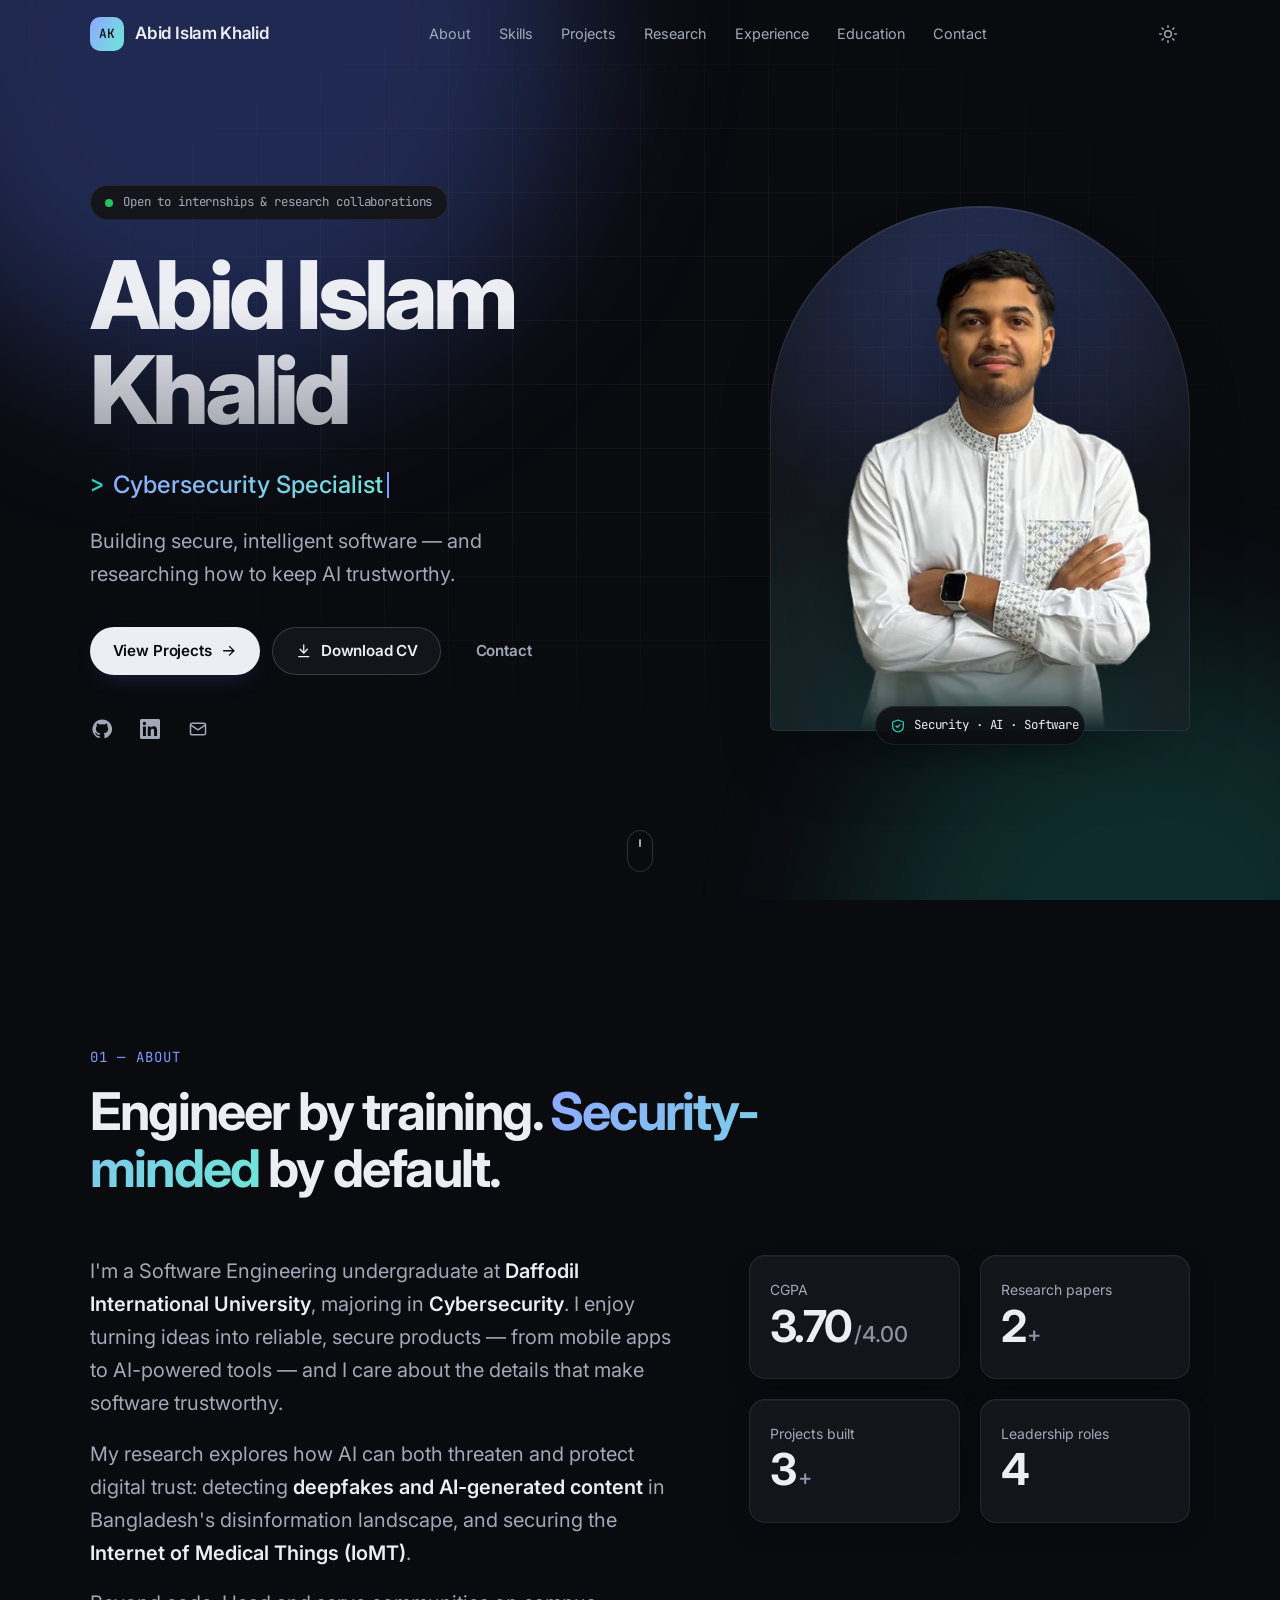
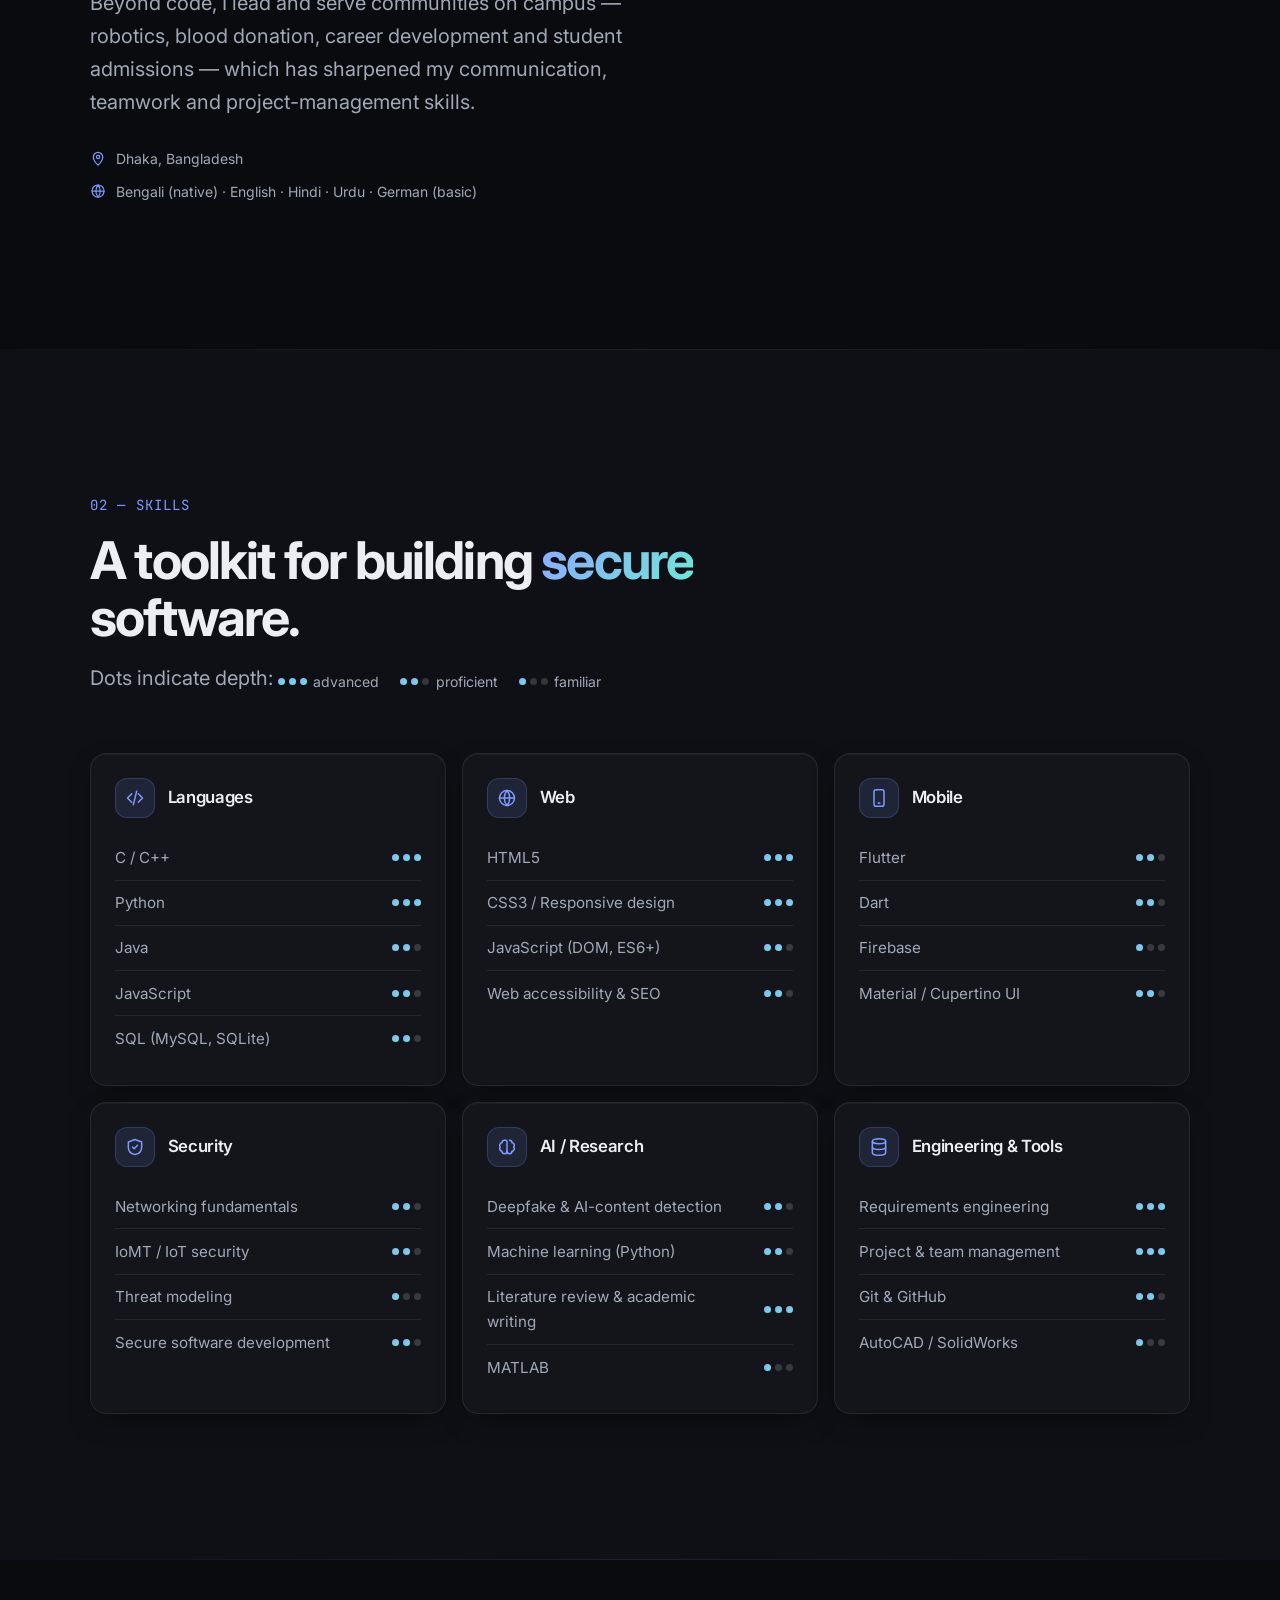
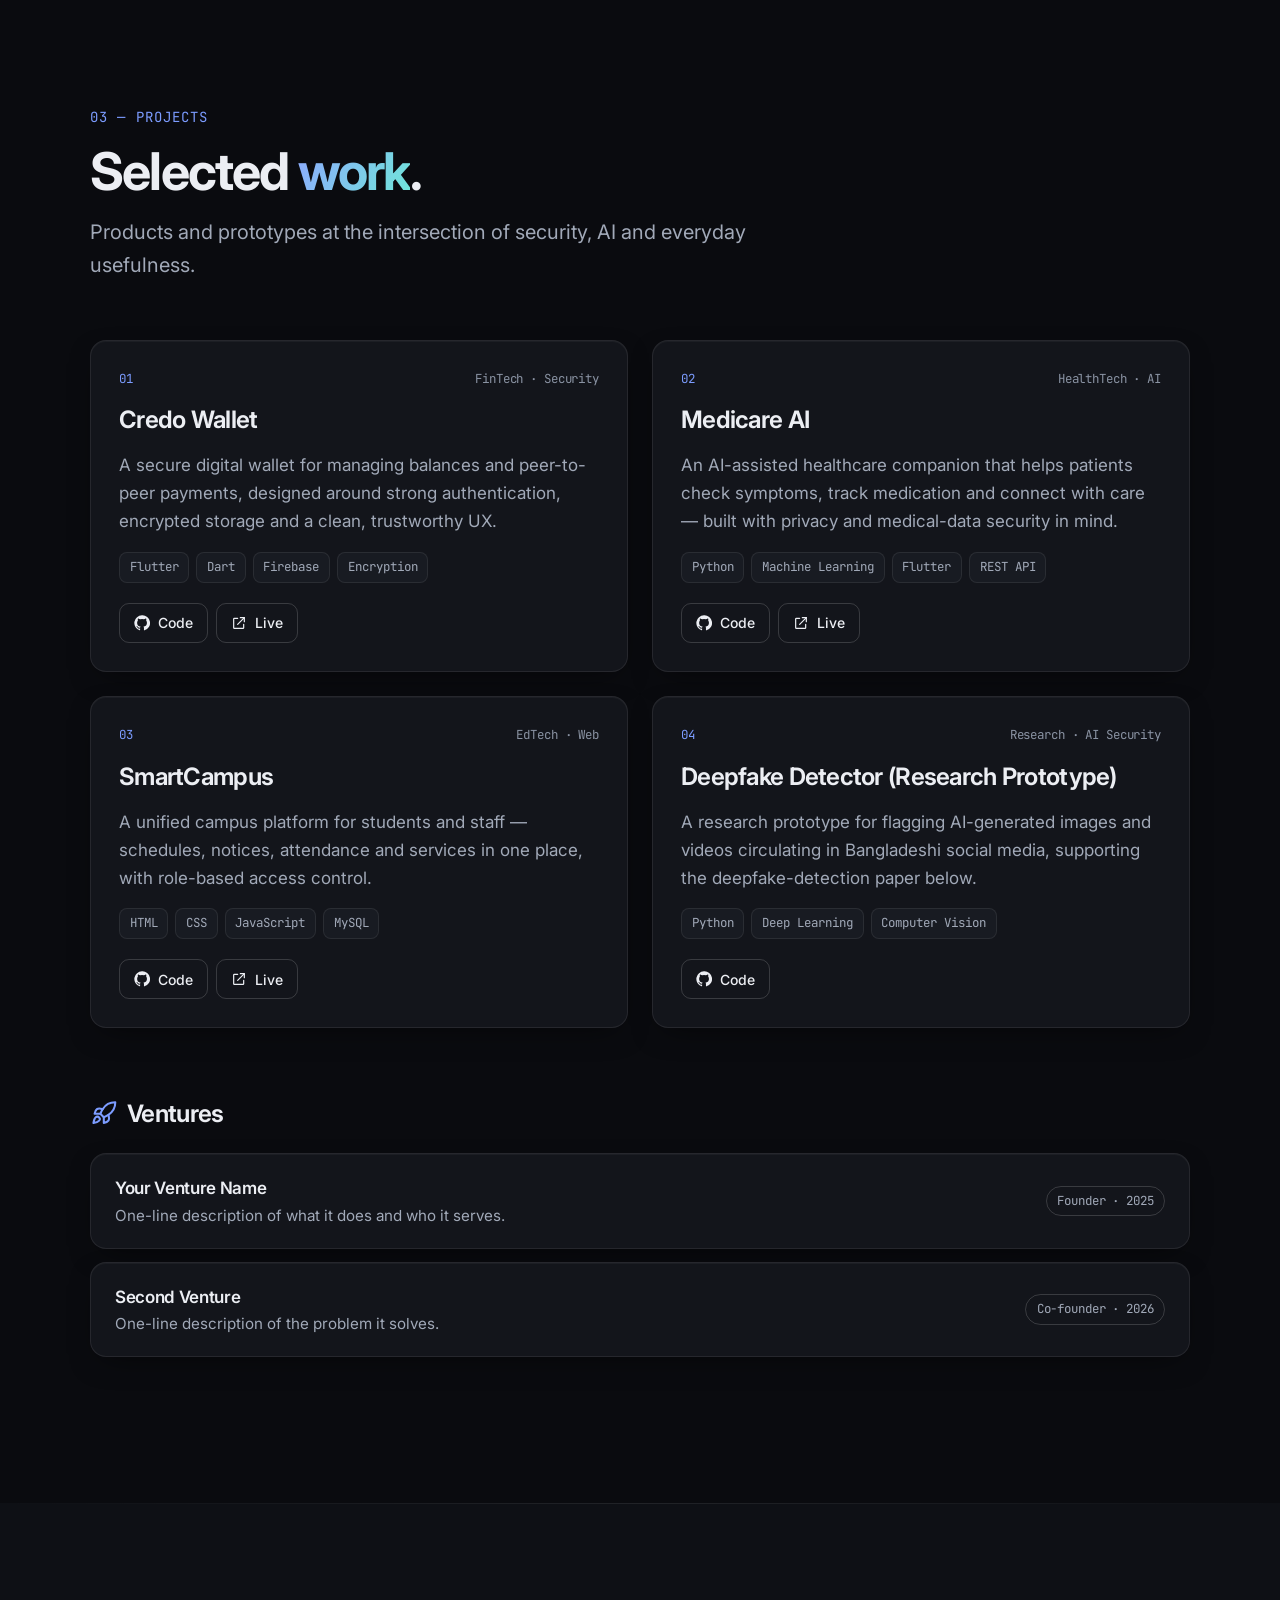
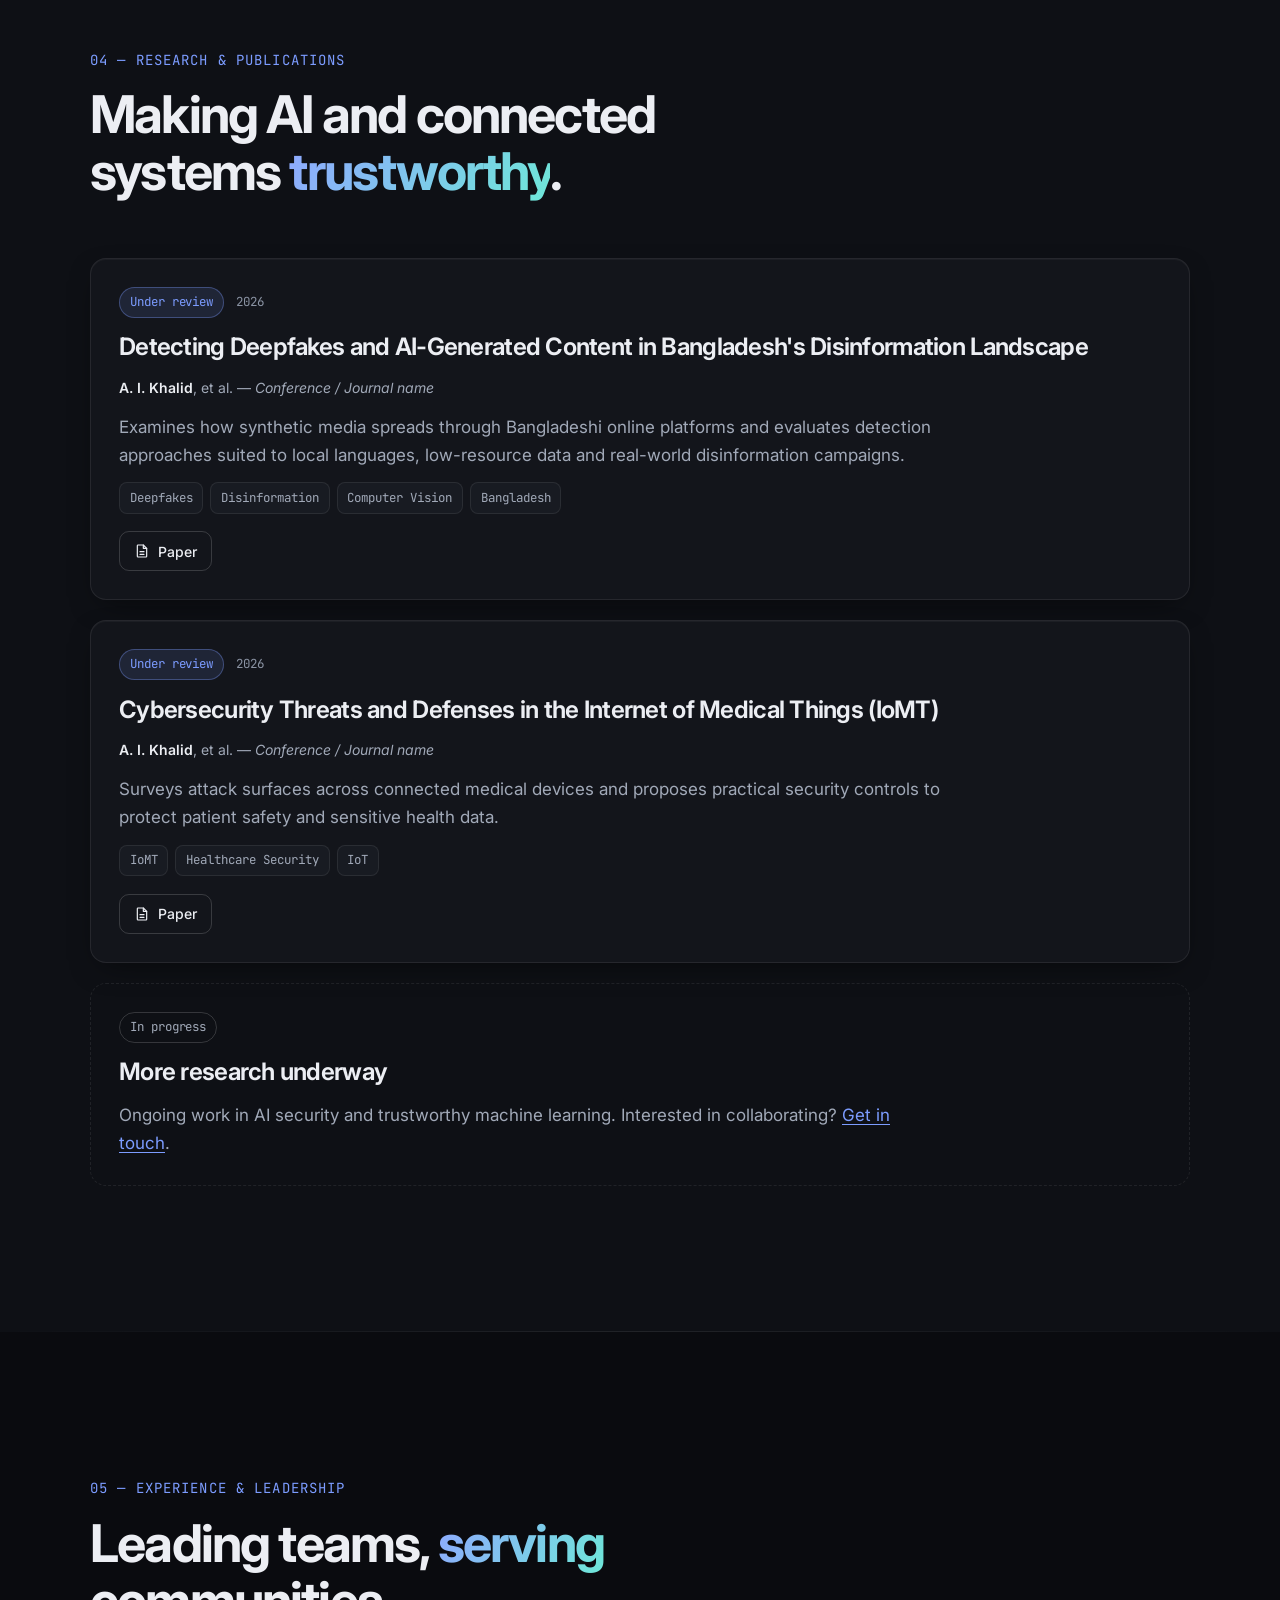
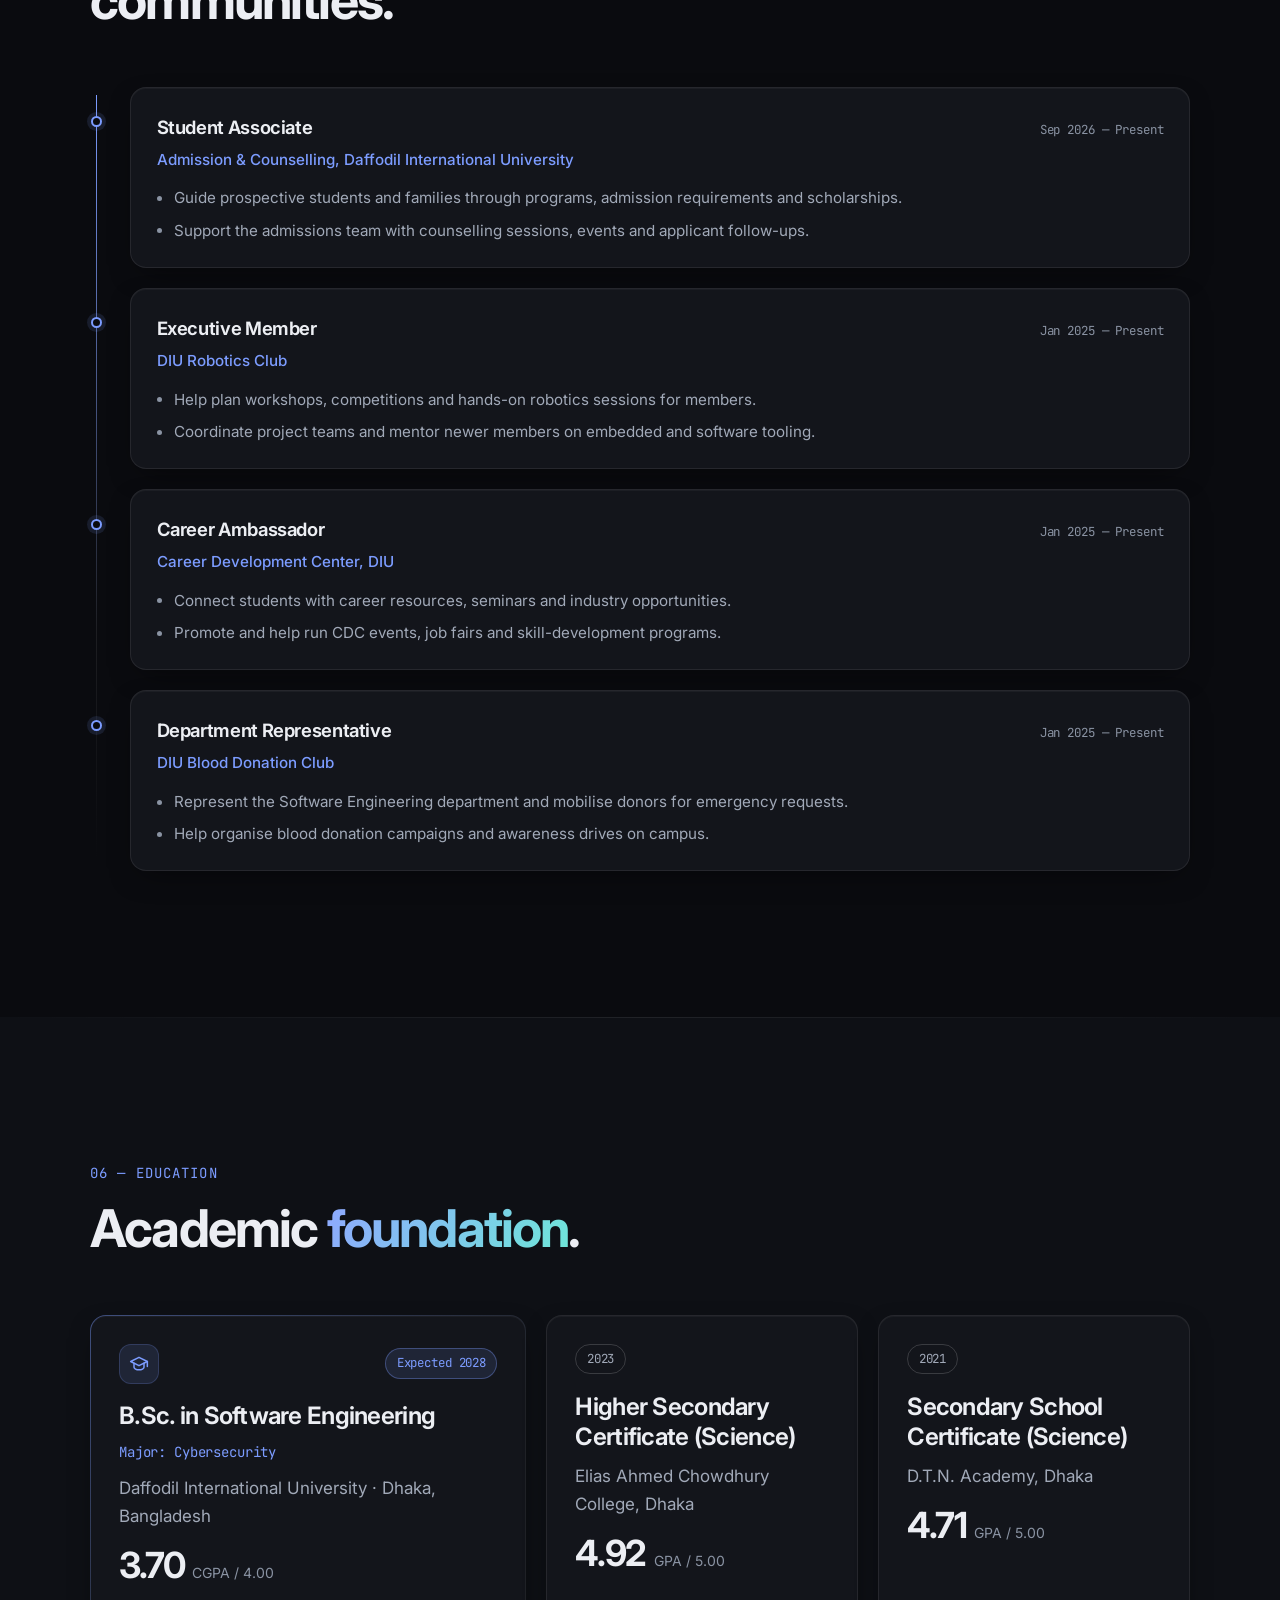
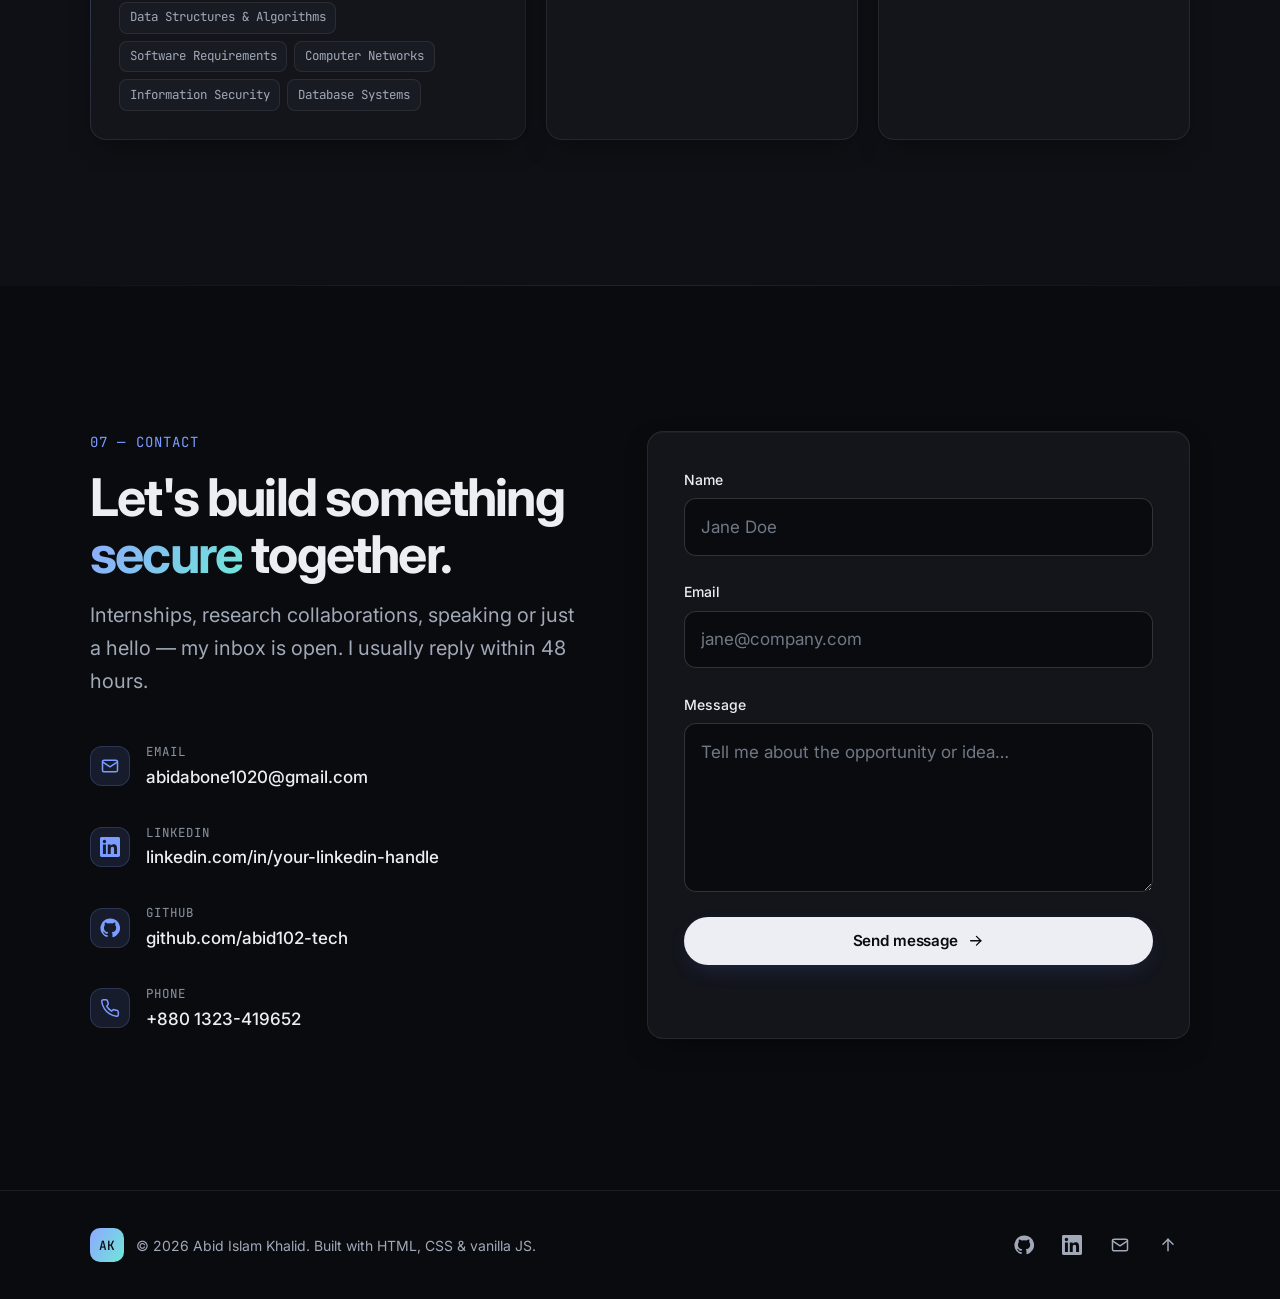
==== commit 6ea7ec37: "Add background-removed portrait to hero Co-Authored-By: Devin AI <158243242+devin-ai-integration[bot" ====
--- a/index.html
+++ b/index.html
@@ -72,7 +72,7 @@
     "@type": "Person",
     "name": "Abid Islam Khalid",
     "url": "https://abid102-tech.github.io/",
-    "image": "https://abid102-tech.github.io/assets/img/og-image.png",
+    "image": "https://abid102-tech.github.io/assets/img/abid-portrait-800.webp",
     "jobTitle": "Software Engineer & Cybersecurity Specialist",
     "description": "Software Engineering (Cybersecurity) student, AI researcher and tech entrepreneur from Bangladesh.",
     "email": "mailto:abidabone1020@gmail.com",
@@ -164,6 +164,7 @@
       </div>
 
       <div class="container hero-inner">
+        <div class="hero-copy">
         <p class="eyebrow mono hero-in" style="--d:0ms">
           <span class="status-dot" aria-hidden="true"></span>
           Open to internships &amp; research collaborations <!-- TODO: update your availability -->
@@ -201,6 +202,23 @@
           <li><a class="icon-btn" href="https://www.linkedin.com/in/your-linkedin-handle" target="_blank" rel="noopener noreferrer" aria-label="LinkedIn (opens in new tab)"><svg class="icon" aria-hidden="true"><use href="#i-linkedin"/></svg></a></li>
           <li><a class="icon-btn" href="mailto:abidabone1020@gmail.com" aria-label="Email Abid"><svg class="icon" aria-hidden="true"><use href="#i-mail"/></svg></a></li>
         </ul>
+        </div>
+
+        <!-- TODO: to change the photo, replace assets/img/abid-portrait-*.webp (transparent background, 4:5 ratio) -->
+        <figure class="hero-portrait hero-in" style="--d:160ms">
+          <div class="portrait-frame">
+            <img src="assets/img/abid-portrait-800.webp"
+                 srcset="assets/img/abid-portrait-480.webp 480w, assets/img/abid-portrait-800.webp 800w"
+                 sizes="(min-width: 900px) 420px, 260px"
+                 width="800" height="1000"
+                 alt="Portrait of Abid Islam Khalid"
+                 fetchpriority="high" decoding="async" />
+          </div>
+          <figcaption class="portrait-badge mono">
+            <svg class="icon" aria-hidden="true"><use href="#i-shield"/></svg>
+            Security · AI · Software
+          </figcaption>
+        </figure>
       </div>
 
       <a class="scroll-cue" href="#about" aria-label="Scroll to About section">
--- a/css/style.css
+++ b/css/style.css
@@ -401,7 +401,71 @@
 .hero-glow--a { width: 55vmax; height: 55vmax; top: -25vmax; left: -10vmax; background: var(--glow-a); animation: float 18s var(--ease) infinite alternate; }
 .hero-glow--b { width: 45vmax; height: 45vmax; bottom: -25vmax; right: -12vmax; background: var(--glow-b); animation: float 22s var(--ease) infinite alternate-reverse; }
 
-.hero-inner { position: relative; }
+.hero-inner {
+  position: relative;
+  display: grid;
+  gap: 2.5rem;
+  align-items: center;
+}
+.hero-copy { min-width: 0; }
+
+/* Portrait: background-removed cut-out on a soft gradient "stage" */
+.hero-portrait {
+  position: relative;
+  order: -1;
+  width: min(68vw, 260px);
+  margin: 0 auto;
+}
+.portrait-frame {
+  position: relative;
+  aspect-ratio: 4 / 5;
+  border-radius: 999px 999px 28px 28px;
+  overflow: hidden;
+  background:
+    radial-gradient(120% 80% at 50% 100%, var(--glow-b), transparent 70%),
+    radial-gradient(90% 70% at 50% 15%, var(--glow-a), transparent 75%),
+    var(--surface);
+  border: 1px solid var(--border);
+  box-shadow: 0 40px 80px -40px rgba(0, 0, 0, 0.55), inset 0 1px 0 rgba(255, 255, 255, 0.06);
+  isolation: isolate;
+}
+.portrait-frame::before {
+  content: "";
+  position: absolute; inset: 0;
+  z-index: -1;
+  background-image:
+    linear-gradient(var(--grid-line) 1px, transparent 1px),
+    linear-gradient(90deg, var(--grid-line) 1px, transparent 1px);
+  background-size: 28px 28px;
+  -webkit-mask-image: radial-gradient(70% 60% at 50% 35%, #000, transparent 80%);
+  mask-image: radial-gradient(70% 60% at 50% 35%, #000, transparent 80%);
+}
+.portrait-frame img {
+  position: absolute;
+  inset: auto 0 0 0;
+  width: 100%;
+  height: auto;
+  filter: drop-shadow(0 18px 30px rgba(0, 0, 0, 0.35));
+  -webkit-mask-image: linear-gradient(180deg, #000 82%, transparent 100%);
+  mask-image: linear-gradient(180deg, #000 82%, transparent 100%);
+}
+.portrait-badge {
+  position: absolute;
+  left: 50%; bottom: -0.9rem;
+  transform: translateX(-50%);
+  display: inline-flex; align-items: center; gap: 0.45rem;
+  padding: 0.5rem 0.9rem;
+  white-space: nowrap;
+  font-size: var(--fs-xs);
+  color: var(--text);
+  background: color-mix(in srgb, var(--bg) 82%, transparent);
+  -webkit-backdrop-filter: blur(12px);
+  backdrop-filter: blur(12px);
+  border: 1px solid var(--border);
+  border-radius: 999px;
+  box-shadow: 0 12px 30px -12px rgba(0, 0, 0, 0.5);
+}
+.portrait-badge .icon { width: 1rem; height: 1rem; color: var(--accent-2); }
 
 .eyebrow {
   display: inline-flex;
@@ -737,6 +801,8 @@
 }
 
 @media (min-width: 900px) {
+  .hero-inner { grid-template-columns: minmax(0, 1.25fr) minmax(0, 1fr); gap: 3rem; }
+  .hero-portrait { order: 0; width: min(100%, 420px); margin: 0 0 0 auto; }
   .about-grid { grid-template-columns: 1.35fr 1fr; gap: 4rem; align-items: start; }
   .contact-grid { grid-template-columns: 1fr 1.1fr; gap: 4rem; }
   .skills-grid { grid-template-columns: repeat(3, 1fr); }
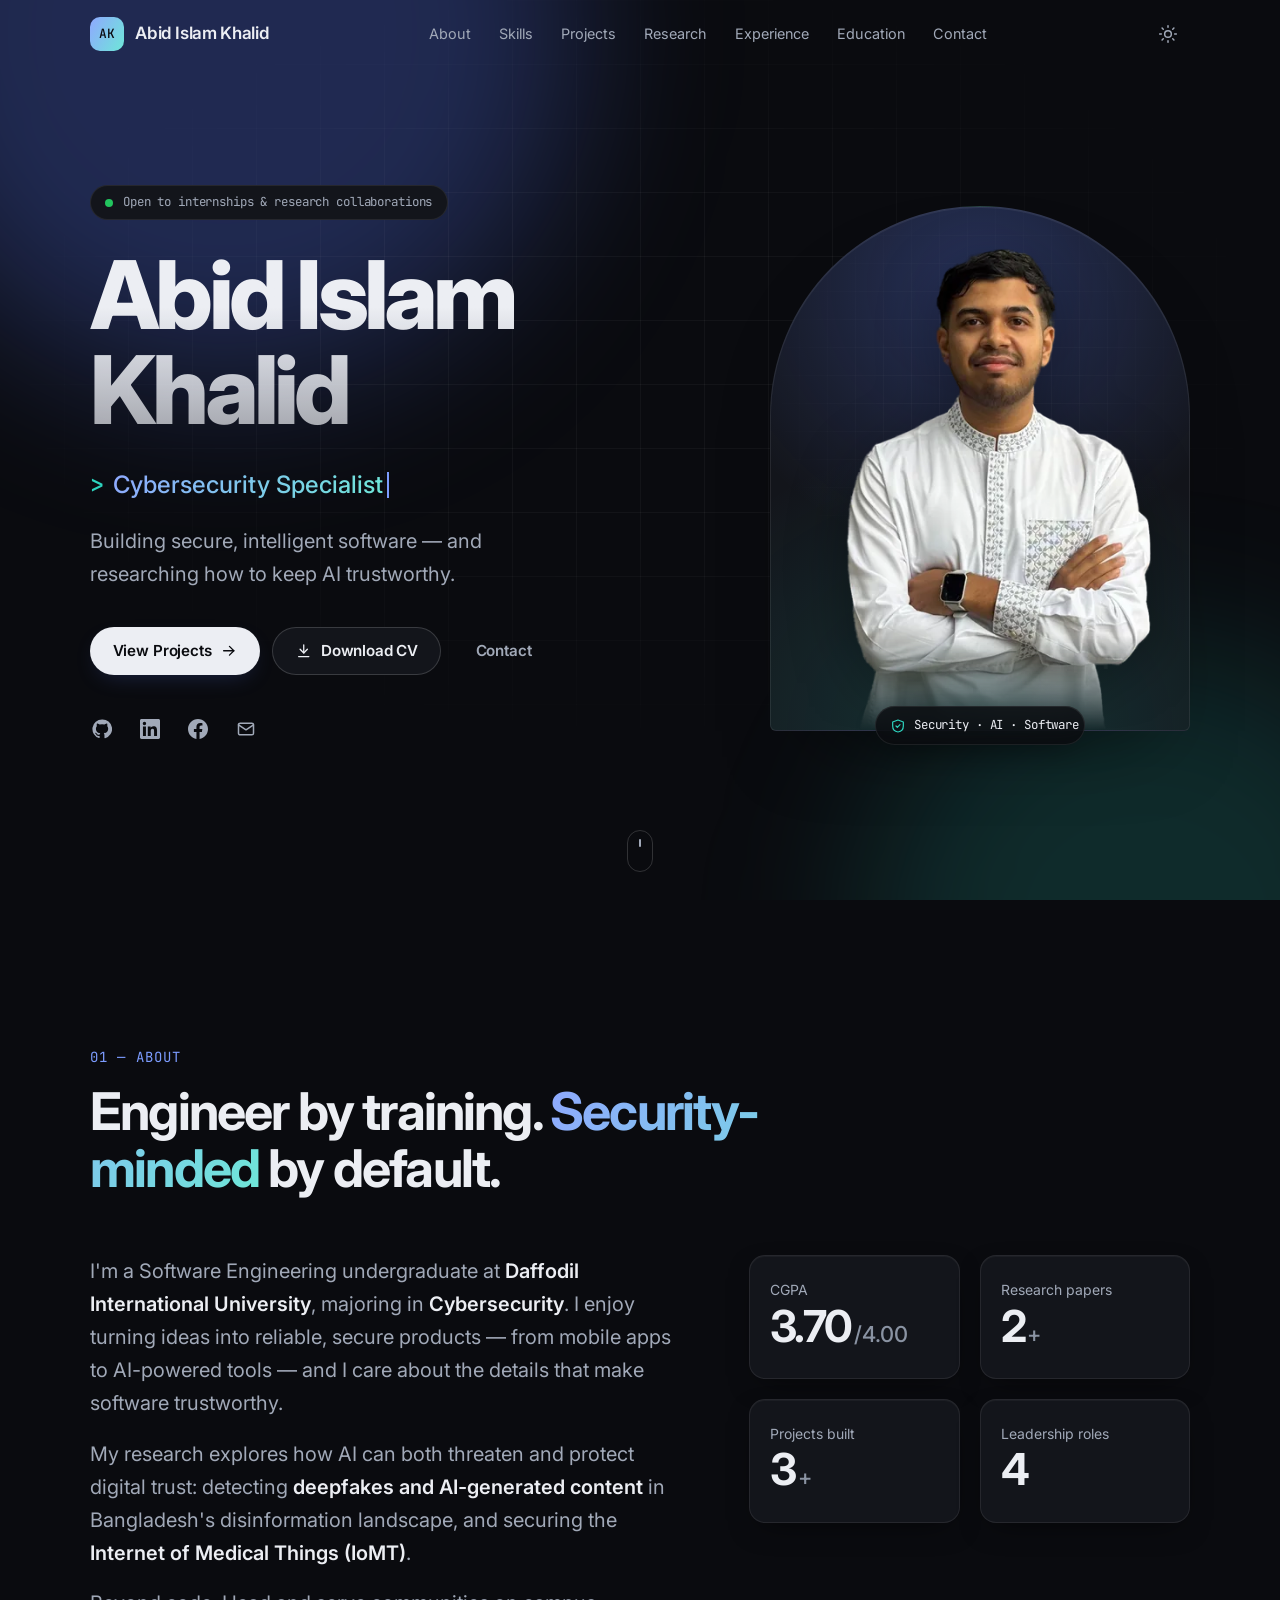
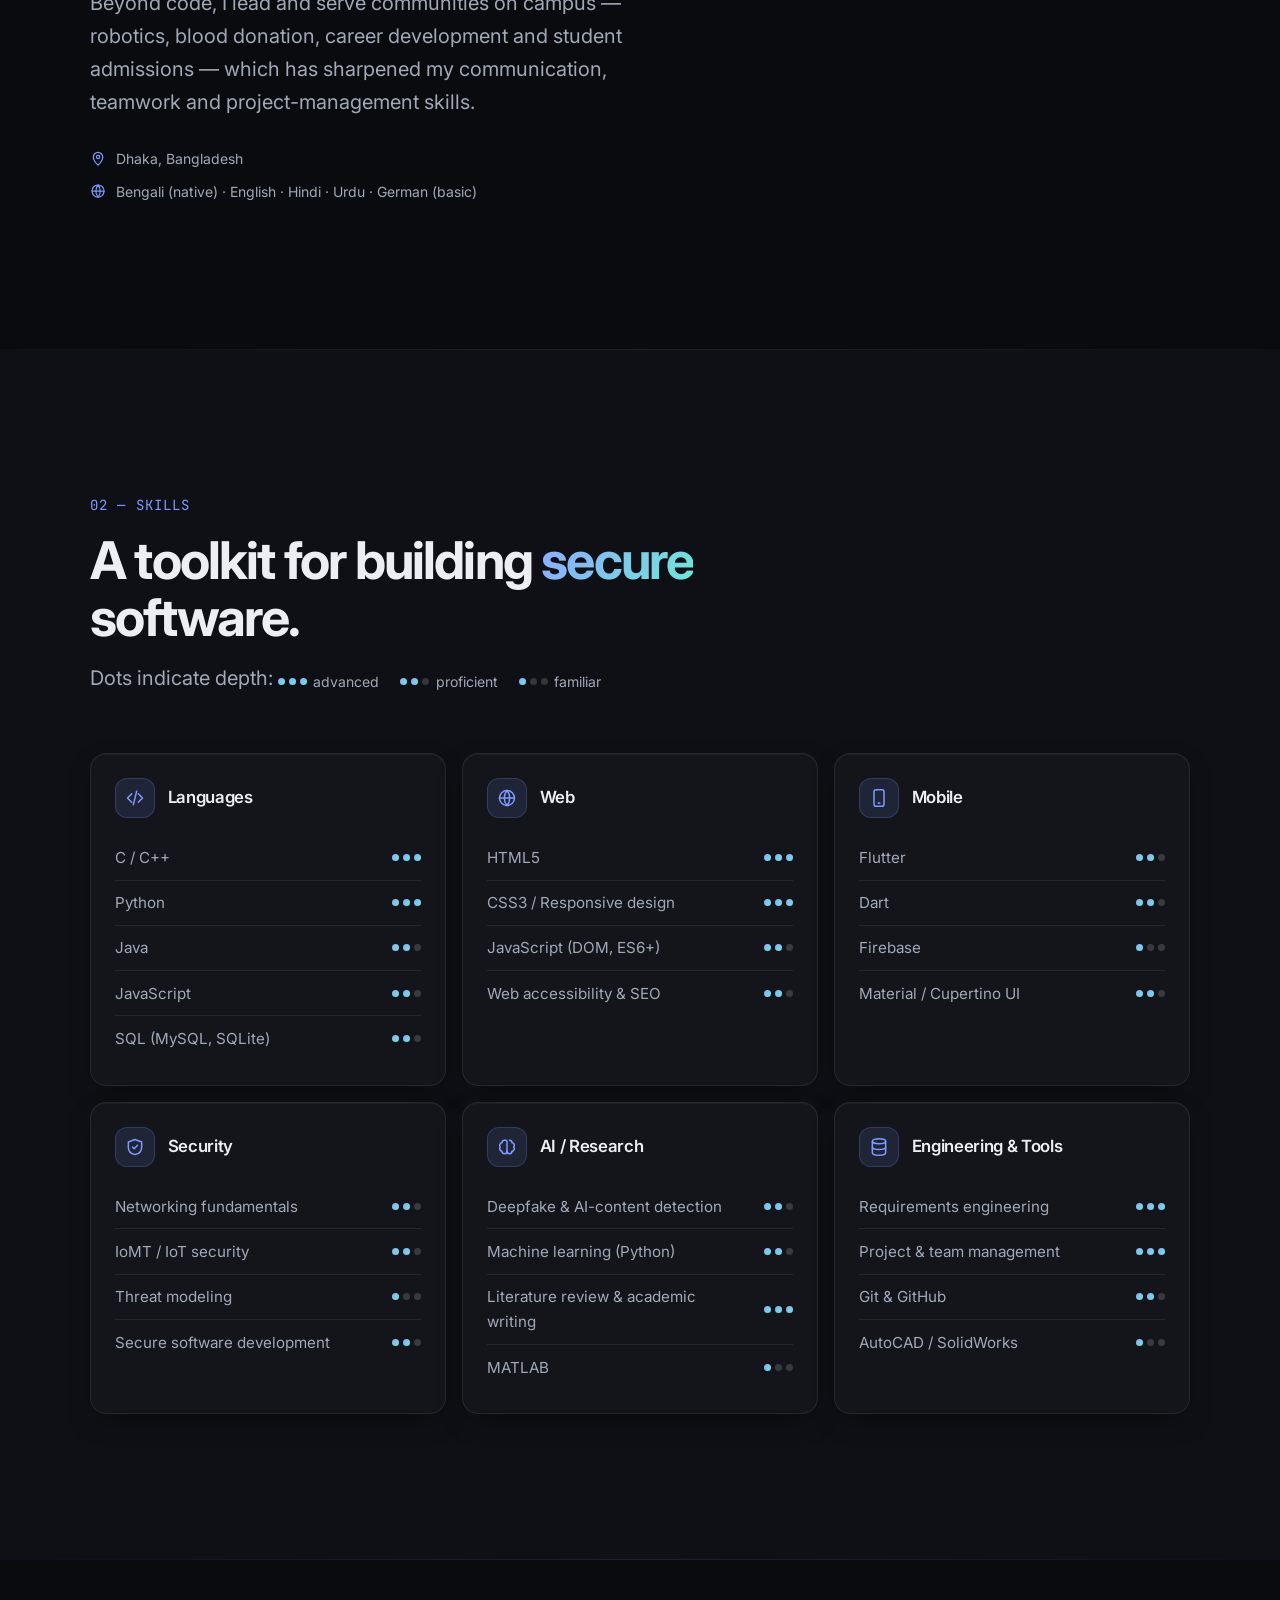
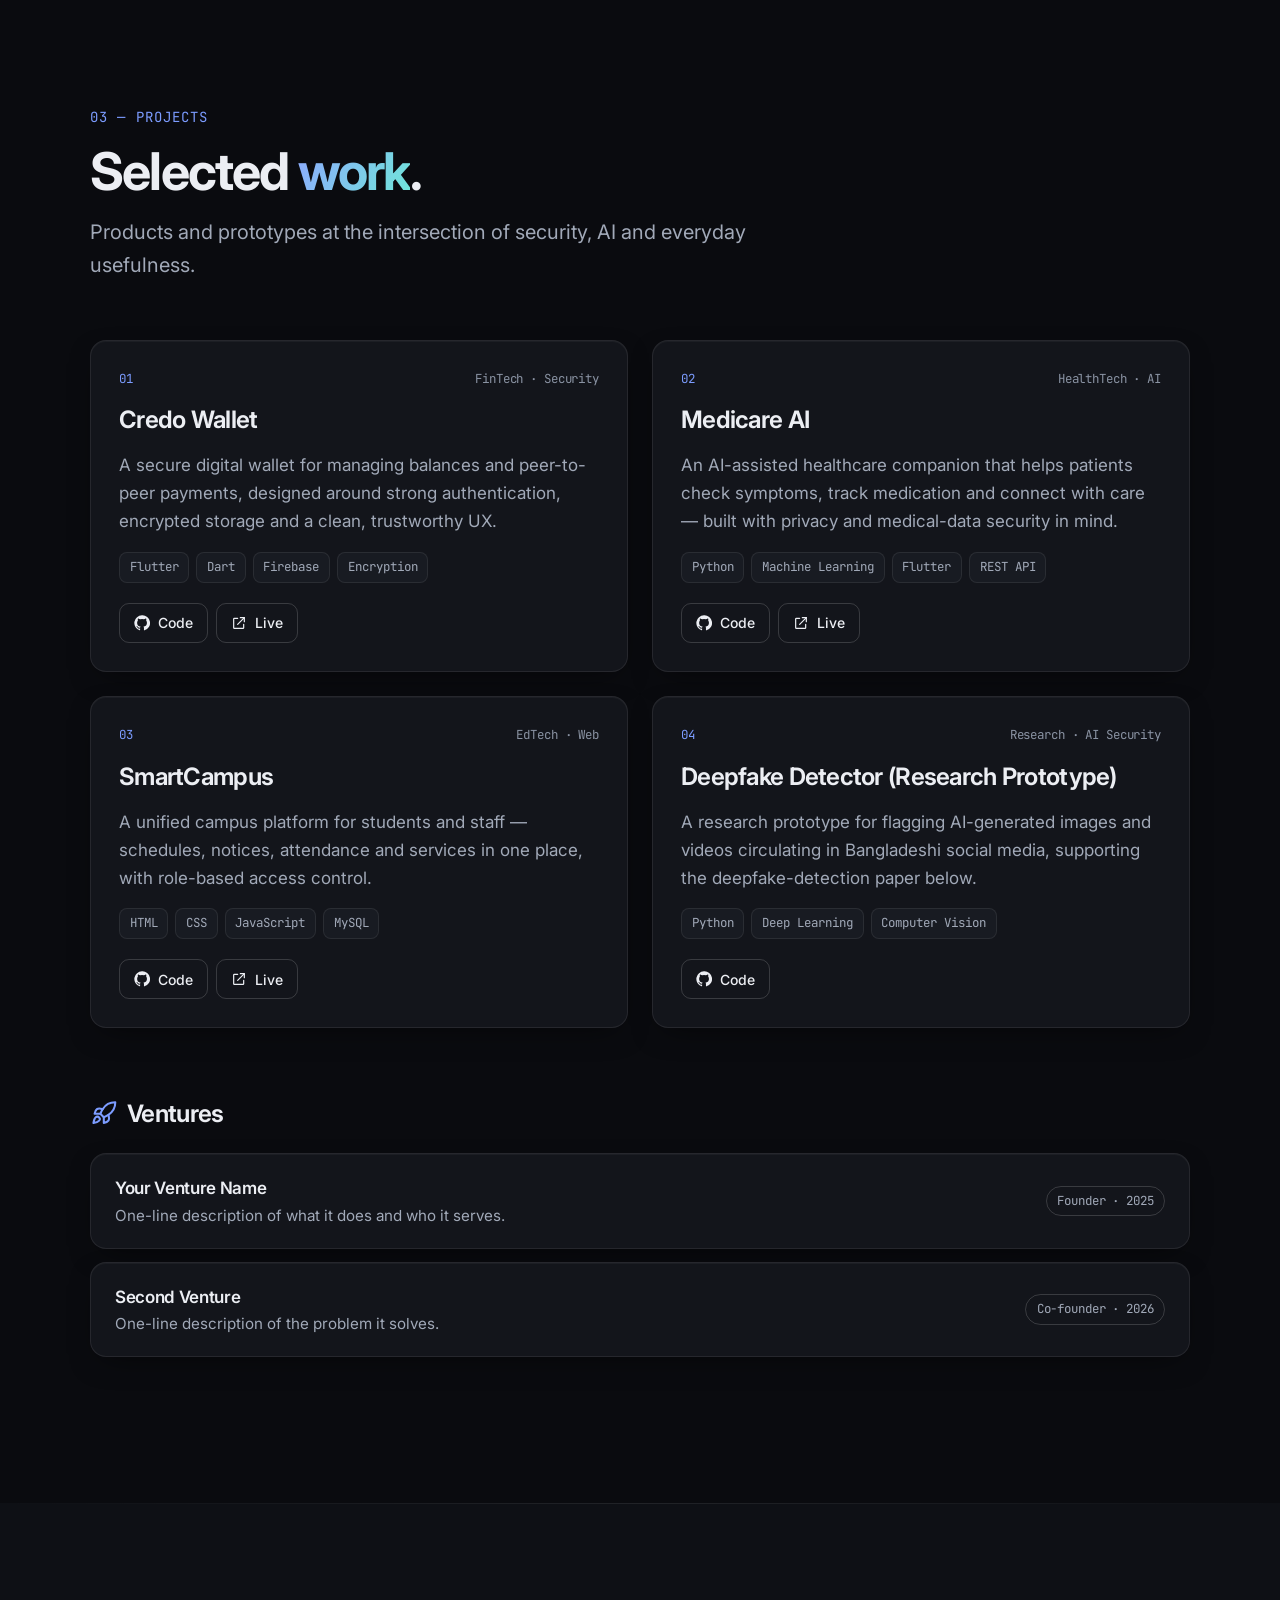
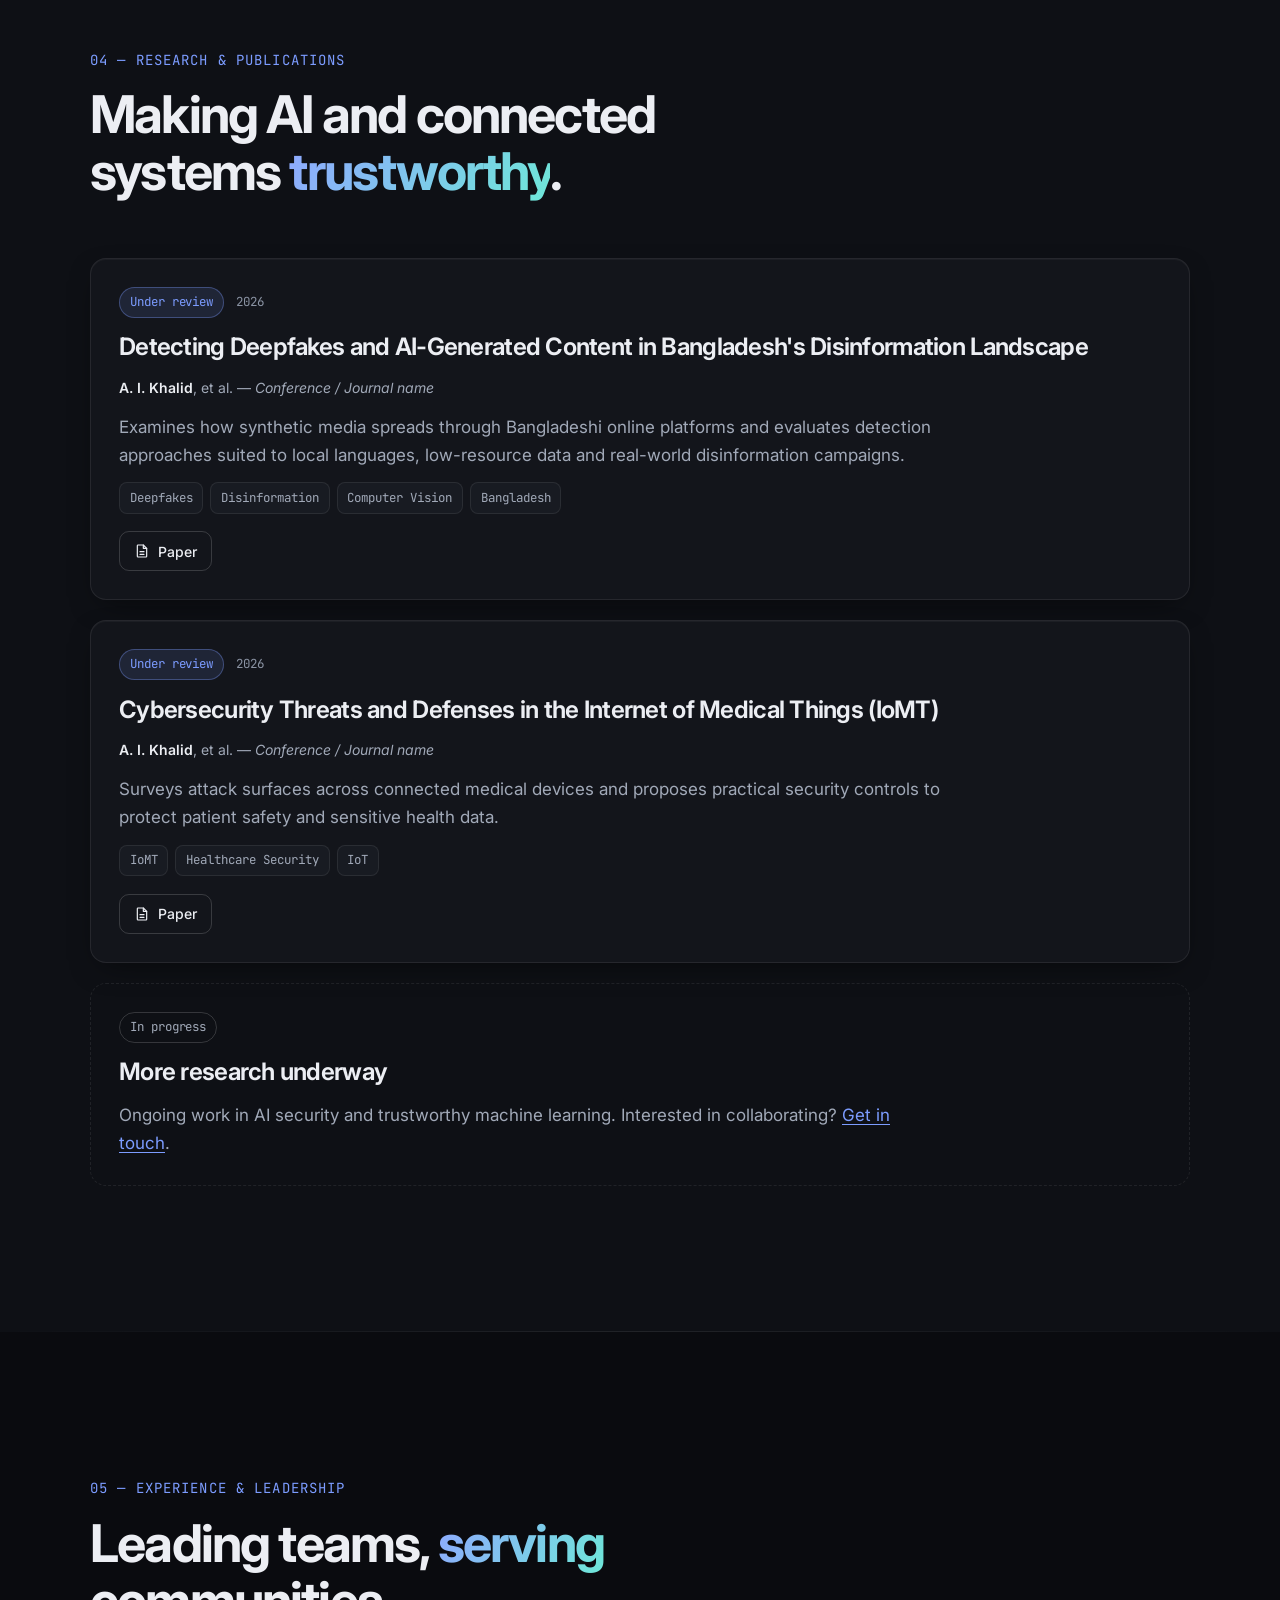
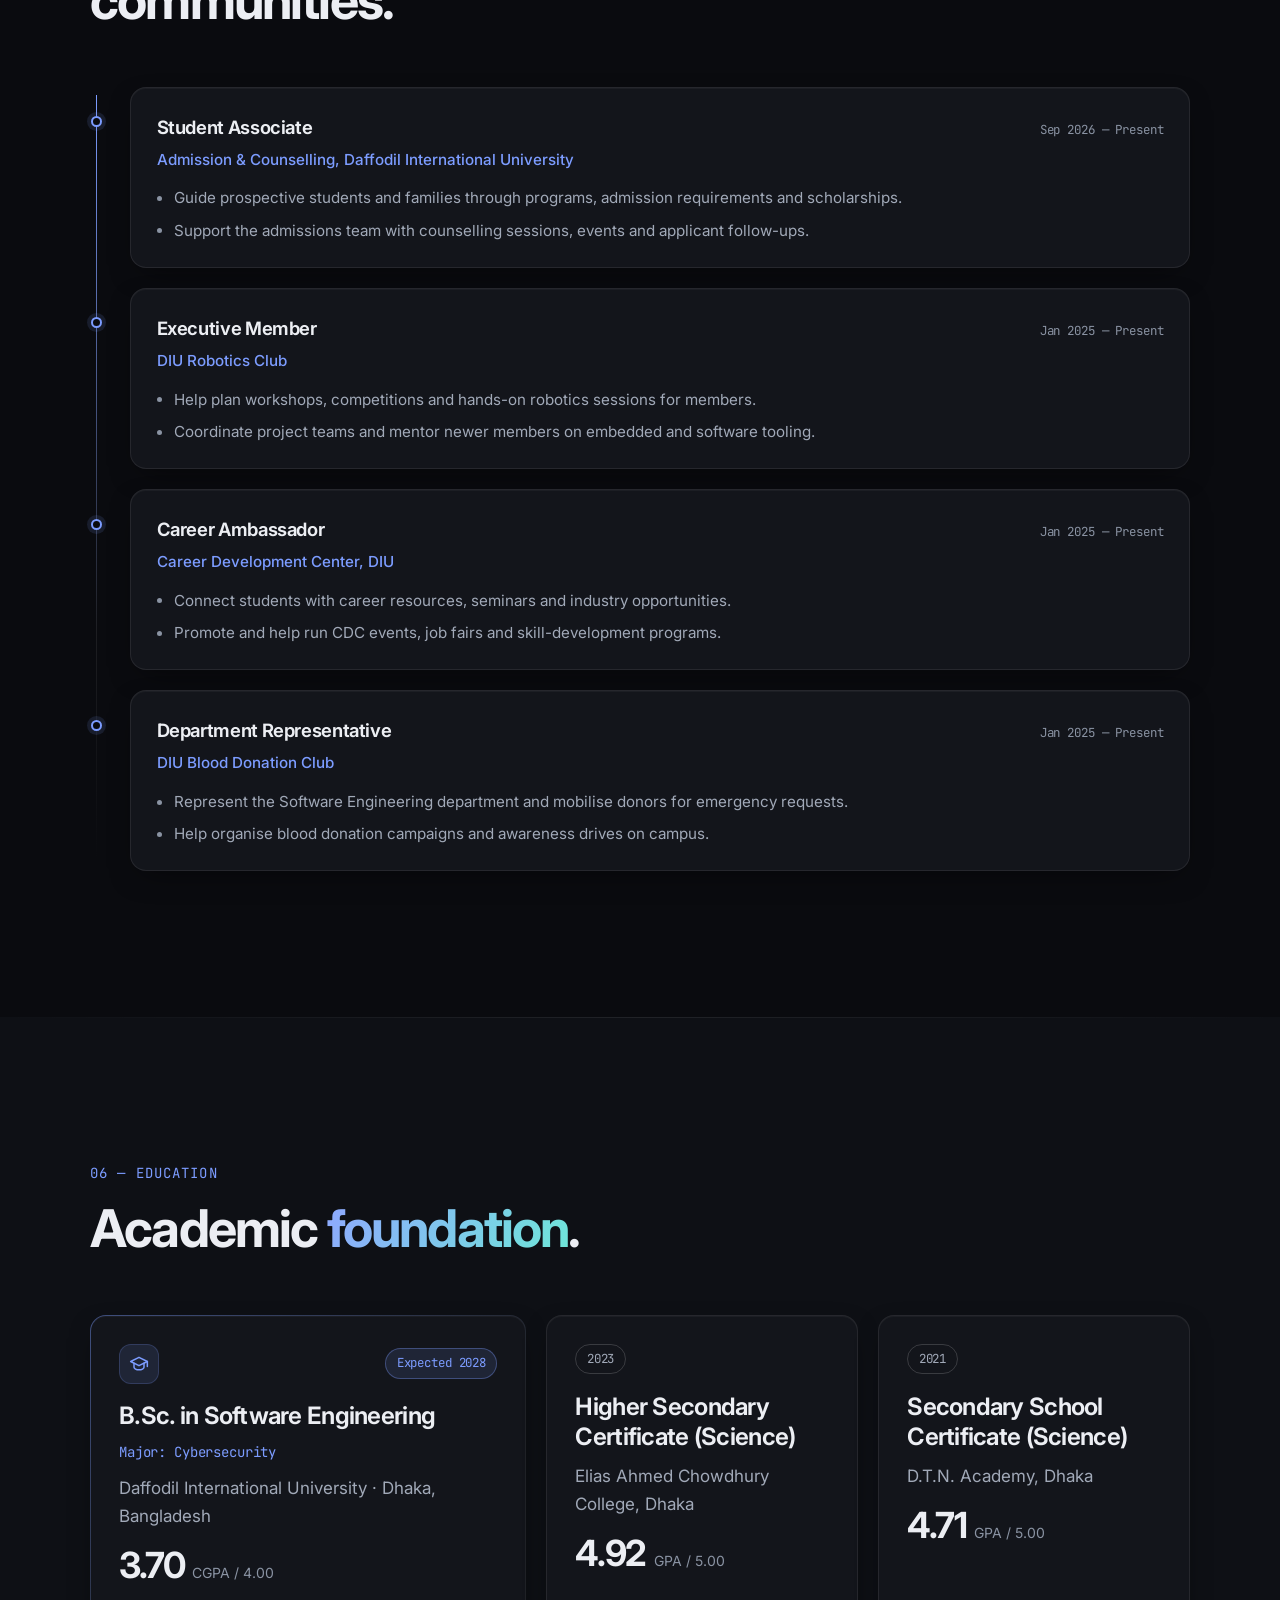
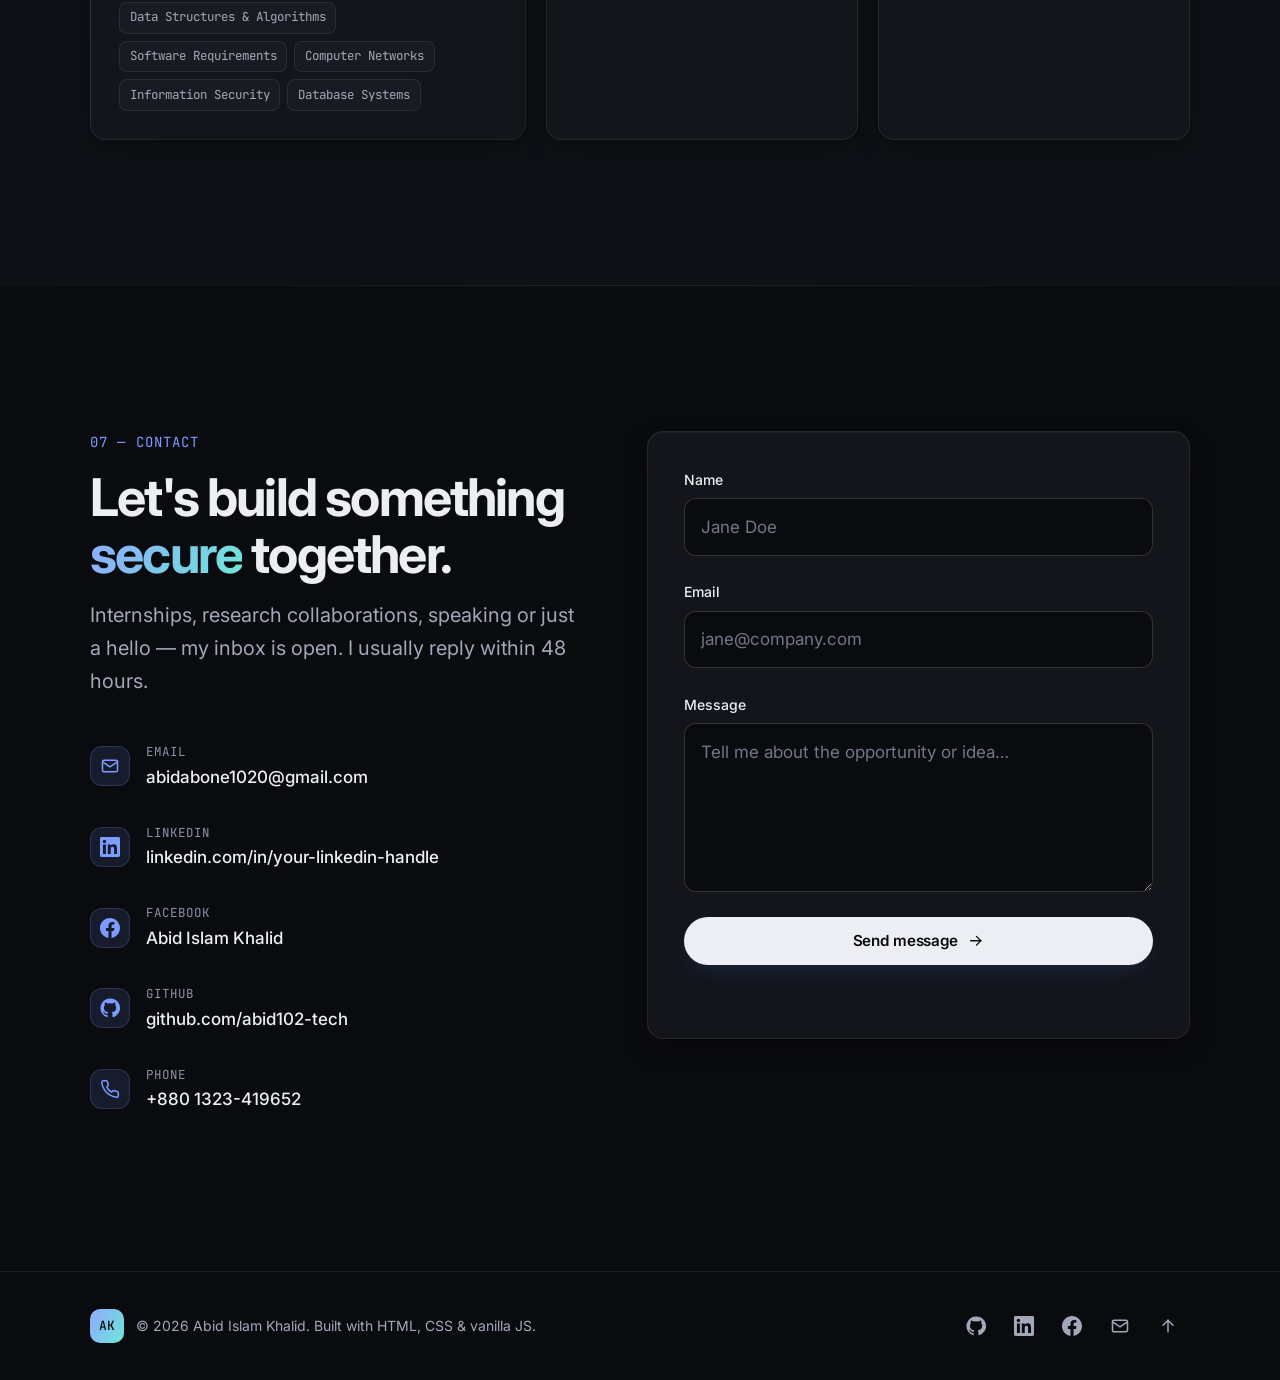
==== commit 9920c646: "Add Facebook link Co-Authored-By: Devin AI <158243242+devin-ai-integration[bot]@users.noreply.github" ====
--- a/index.html
+++ b/index.html
@@ -86,7 +86,8 @@
     "knowsAbout": ["Software Engineering", "Cybersecurity", "Artificial Intelligence", "Deepfake Detection", "IoMT Security", "Flutter", "Python", "C++", "Java"],
     "sameAs": [
       "https://github.com/abid102-tech",
-      "https://www.linkedin.com/in/your-linkedin-handle"
+      "https://www.linkedin.com/in/your-linkedin-handle",
+      "https://www.facebook.com/share/1A4pL1Esag/"
     ]
   }
   </script>
@@ -99,6 +100,7 @@
   <svg width="0" height="0" style="position:absolute" aria-hidden="true" focusable="false">
     <defs>
       <symbol id="i-github" viewBox="0 0 24 24"><path fill="currentColor" d="M12 .5a11.5 11.5 0 0 0-3.64 22.41c.58.1.79-.25.79-.56v-2c-3.2.7-3.88-1.37-3.88-1.37-.53-1.33-1.28-1.69-1.28-1.69-1.05-.71.08-.7.08-.7 1.16.08 1.77 1.19 1.77 1.19 1.03 1.77 2.71 1.26 3.37.96.1-.75.4-1.26.73-1.55-2.55-.29-5.24-1.28-5.24-5.68 0-1.26.45-2.28 1.19-3.09-.12-.29-.52-1.46.11-3.05 0 0 .97-.31 3.17 1.18a11 11 0 0 1 5.77 0c2.2-1.49 3.17-1.18 3.17-1.18.63 1.59.23 2.76.11 3.05.74.81 1.19 1.83 1.19 3.09 0 4.41-2.69 5.38-5.25 5.67.41.36.78 1.06.78 2.14v3.17c0 .31.21.67.8.56A11.5 11.5 0 0 0 12 .5Z"/></symbol>
+      <symbol id="i-facebook" viewBox="0 0 24 24"><path fill="currentColor" d="M24 12.07C24 5.4 18.63 0 12 0S0 5.4 0 12.07C0 18.1 4.39 23.1 10.13 24v-8.44H7.08v-3.49h3.04V9.41c0-3.02 1.8-4.7 4.54-4.7 1.31 0 2.68.24 2.68.24v2.97h-1.5c-1.5 0-1.96.93-1.96 1.89v2.26h3.33l-.53 3.49h-2.8V24C19.62 23.1 24 18.1 24 12.07Z"/></symbol>
       <symbol id="i-linkedin" viewBox="0 0 24 24"><path fill="currentColor" d="M20.45 20.45h-3.56v-5.57c0-1.33-.02-3.04-1.85-3.04-1.85 0-2.14 1.45-2.14 2.94v5.67H9.35V9h3.41v1.56h.05c.48-.9 1.64-1.85 3.37-1.85 3.6 0 4.27 2.37 4.27 5.46v6.28ZM5.34 7.43a2.06 2.06 0 1 1 0-4.13 2.06 2.06 0 0 1 0 4.13ZM7.12 20.45H3.56V9h3.56v11.45ZM22.22 0H1.77C.79 0 0 .77 0 1.73v20.54C0 23.23.79 24 1.77 24h20.45c.98 0 1.78-.77 1.78-1.73V1.73C24 .77 23.2 0 22.22 0Z"/></symbol>
       <symbol id="i-mail" viewBox="0 0 24 24"><g fill="none" stroke="currentColor" stroke-width="1.8" stroke-linecap="round" stroke-linejoin="round"><rect x="3" y="5" width="18" height="14" rx="2"/><path d="m3 7 9 6 9-6"/></g></symbol>
       <symbol id="i-phone" viewBox="0 0 24 24"><path fill="none" stroke="currentColor" stroke-width="1.8" stroke-linecap="round" stroke-linejoin="round" d="M22 16.9v3a2 2 0 0 1-2.2 2 19.8 19.8 0 0 1-8.6-3.1 19.5 19.5 0 0 1-6-6A19.8 19.8 0 0 1 2.1 4.2 2 2 0 0 1 4.1 2h3a2 2 0 0 1 2 1.7c.1.9.4 1.8.7 2.7a2 2 0 0 1-.5 2.1L8 9.8a16 16 0 0 0 6 6l1.3-1.3a2 2 0 0 1 2.1-.4c.9.3 1.8.6 2.7.7a2 2 0 0 1 1.7 2Z"/></symbol>
@@ -200,6 +202,7 @@
           <!-- TODO: confirm GitHub URL and replace LinkedIn handle -->
           <li><a class="icon-btn" href="https://github.com/abid102-tech" target="_blank" rel="noopener noreferrer" aria-label="GitHub (opens in new tab)"><svg class="icon" aria-hidden="true"><use href="#i-github"/></svg></a></li>
           <li><a class="icon-btn" href="https://www.linkedin.com/in/your-linkedin-handle" target="_blank" rel="noopener noreferrer" aria-label="LinkedIn (opens in new tab)"><svg class="icon" aria-hidden="true"><use href="#i-linkedin"/></svg></a></li>
+          <li><a class="icon-btn" href="https://www.facebook.com/share/1A4pL1Esag/" target="_blank" rel="noopener noreferrer" aria-label="Facebook (opens in new tab)"><svg class="icon" aria-hidden="true"><use href="#i-facebook"/></svg></a></li>
           <li><a class="icon-btn" href="mailto:abidabone1020@gmail.com" aria-label="Email Abid"><svg class="icon" aria-hidden="true"><use href="#i-mail"/></svg></a></li>
         </ul>
         </div>
@@ -699,6 +702,12 @@
                 </a>
               </li>
               <li>
+                <a href="https://www.facebook.com/share/1A4pL1Esag/" target="_blank" rel="noopener noreferrer">
+                  <span class="skill-icon" aria-hidden="true"><svg class="icon"><use href="#i-facebook"/></svg></span>
+                  <span><span class="cl-label mono">Facebook</span><span class="cl-value">Abid Islam Khalid</span></span>
+                </a>
+              </li>
+              <li>
                 <a href="https://github.com/abid102-tech" target="_blank" rel="noopener noreferrer">
                   <span class="skill-icon" aria-hidden="true"><svg class="icon"><use href="#i-github"/></svg></span>
                   <span><span class="cl-label mono">GitHub</span><span class="cl-value">github.com/abid102-tech</span></span>
@@ -759,6 +768,7 @@
       <ul class="footer-social" aria-label="Social links">
         <li><a class="icon-btn" href="https://github.com/abid102-tech" target="_blank" rel="noopener noreferrer" aria-label="GitHub (opens in new tab)"><svg class="icon" aria-hidden="true"><use href="#i-github"/></svg></a></li>
         <li><a class="icon-btn" href="https://www.linkedin.com/in/your-linkedin-handle" target="_blank" rel="noopener noreferrer" aria-label="LinkedIn (opens in new tab)"><svg class="icon" aria-hidden="true"><use href="#i-linkedin"/></svg></a></li>
+          <li><a class="icon-btn" href="https://www.facebook.com/share/1A4pL1Esag/" target="_blank" rel="noopener noreferrer" aria-label="Facebook (opens in new tab)"><svg class="icon" aria-hidden="true"><use href="#i-facebook"/></svg></a></li>
         <li><a class="icon-btn" href="mailto:abidabone1020@gmail.com" aria-label="Email Abid"><svg class="icon" aria-hidden="true"><use href="#i-mail"/></svg></a></li>
         <li><a class="icon-btn" href="#hero" aria-label="Back to top"><svg class="icon" aria-hidden="true"><use href="#i-arrow-up"/></svg></a></li>
       </ul>
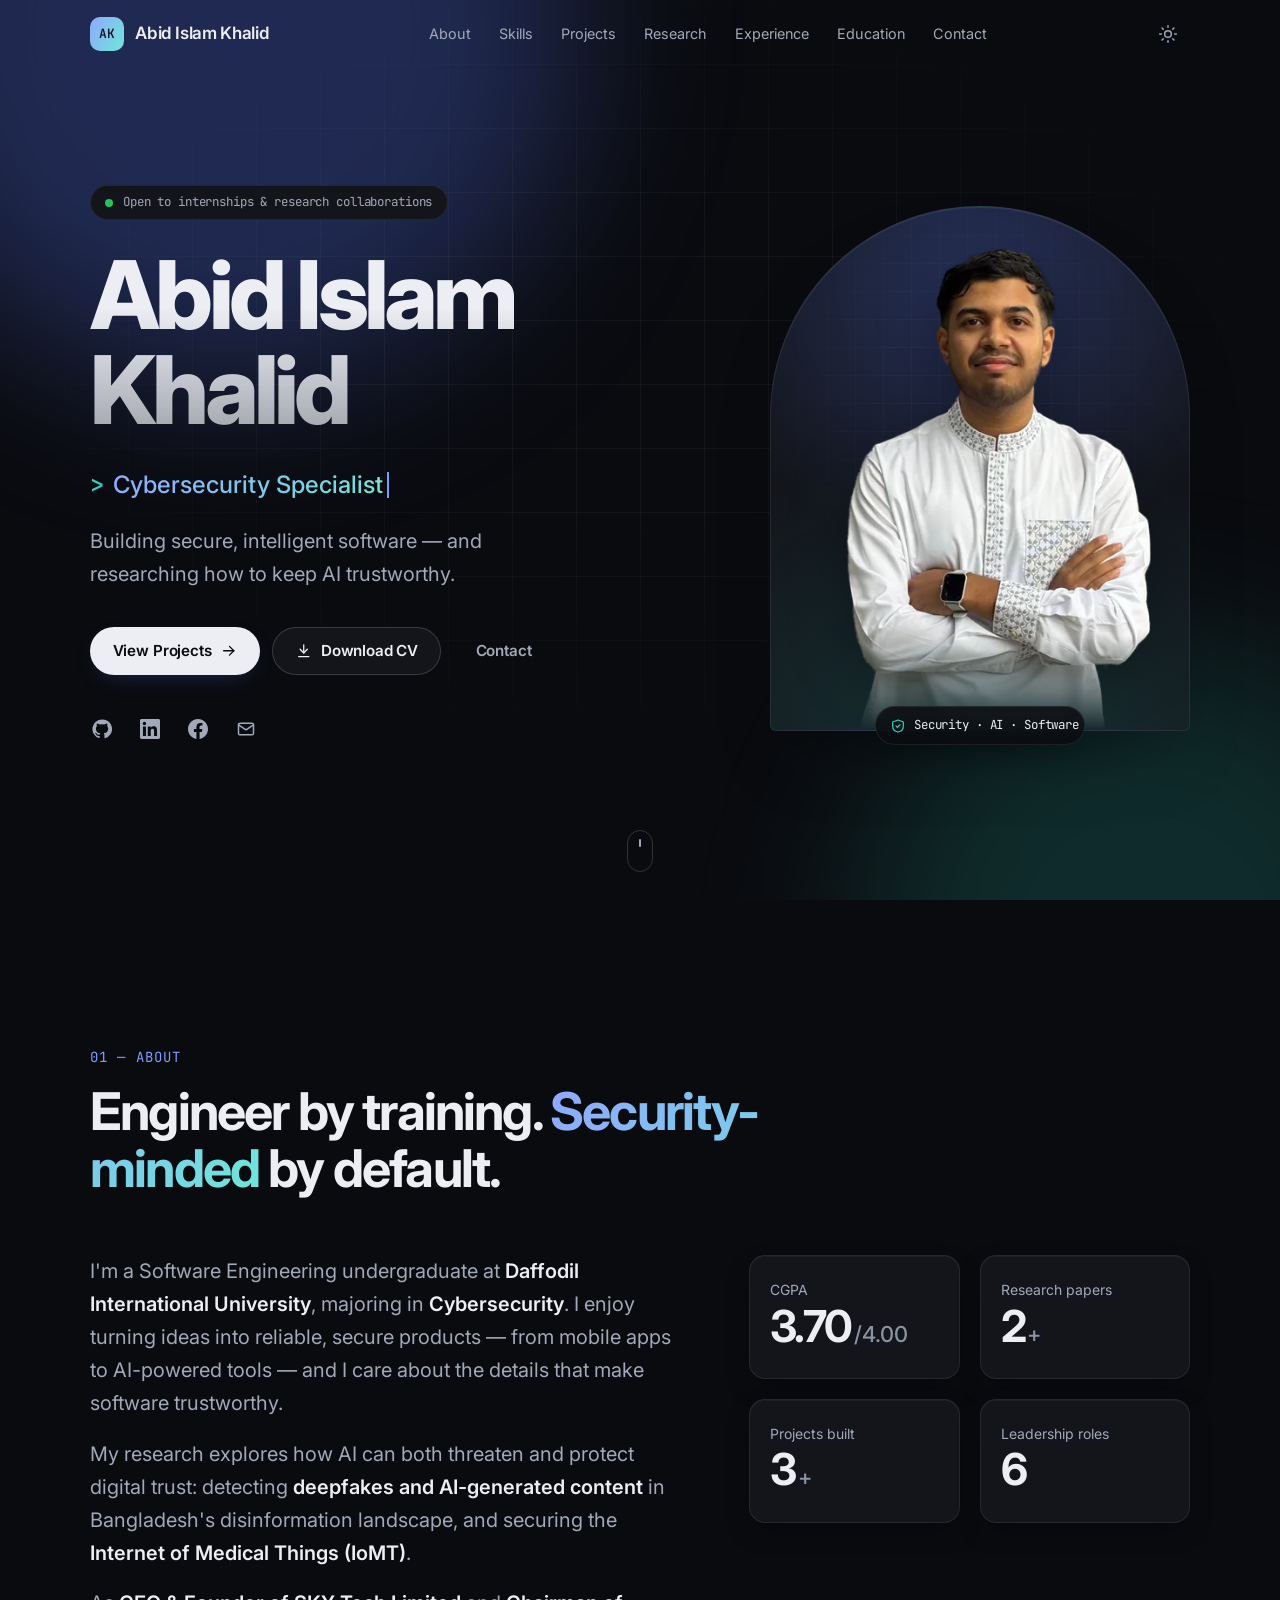
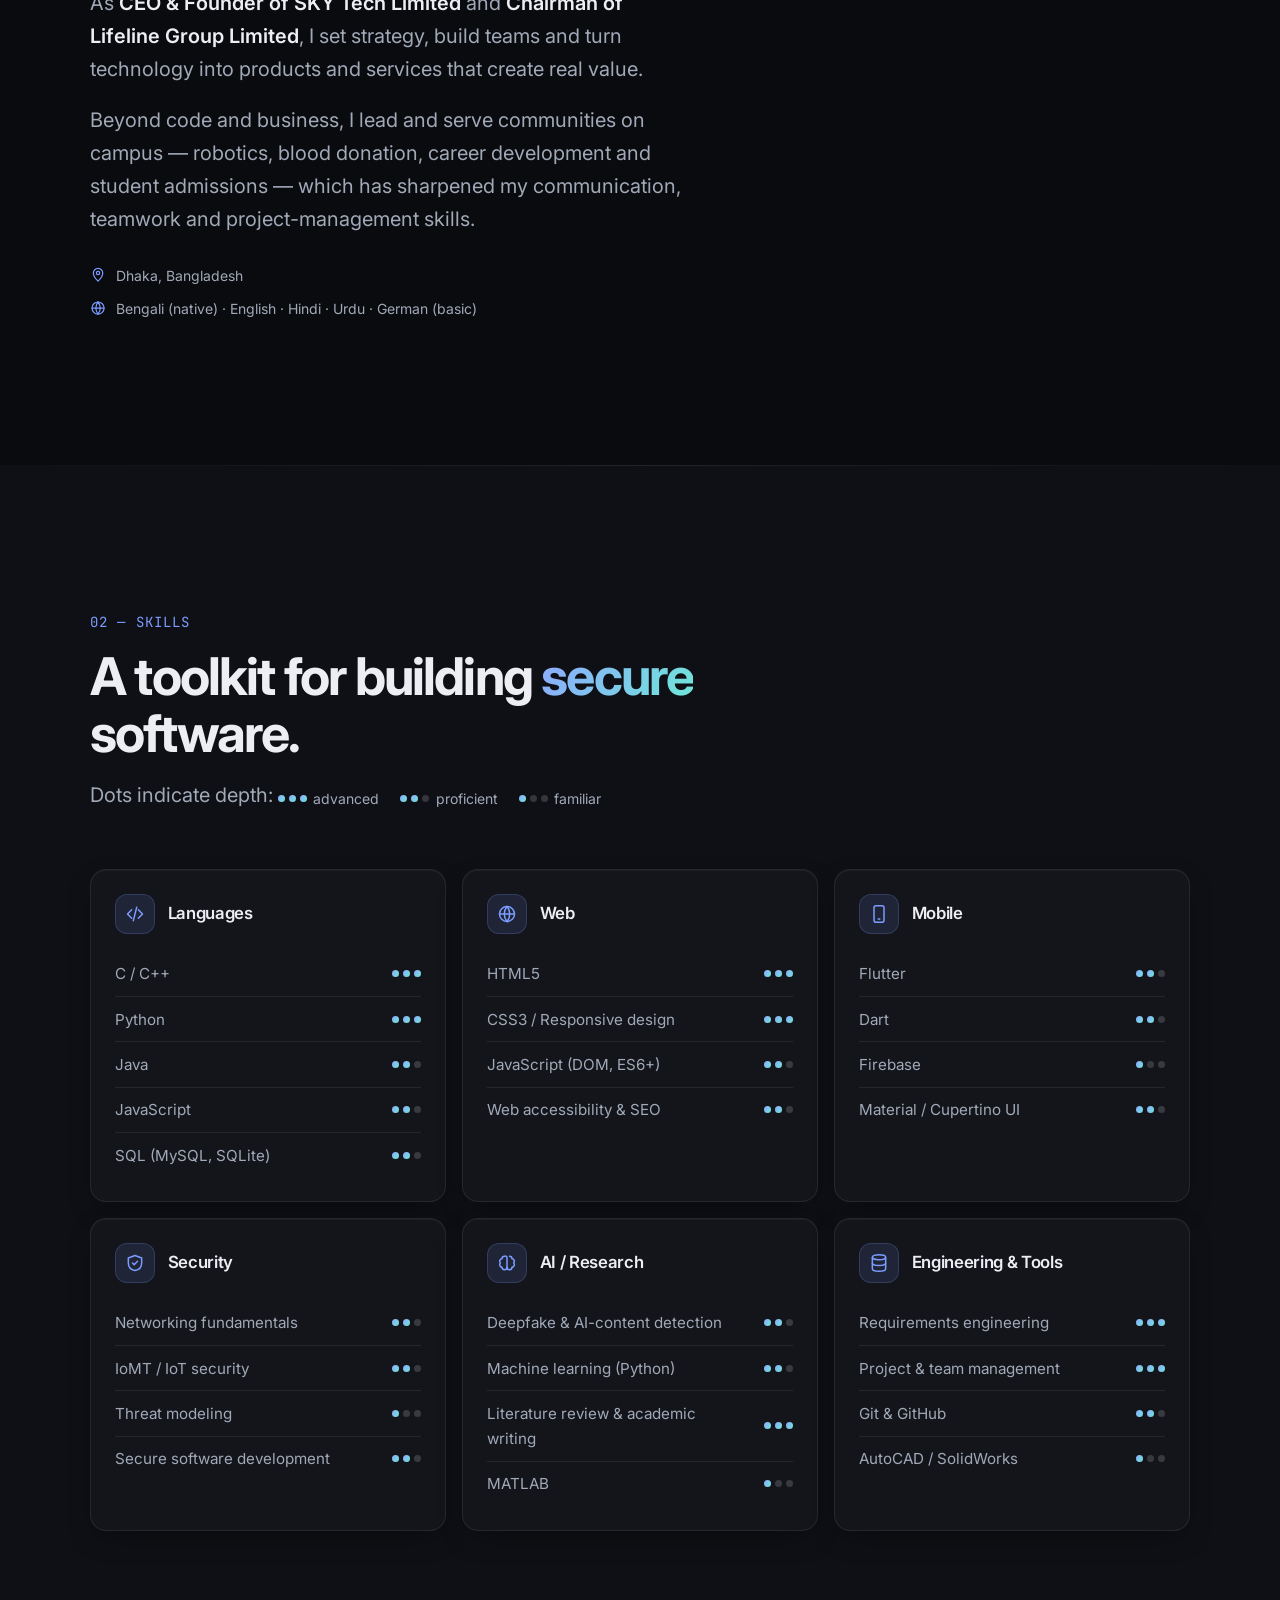
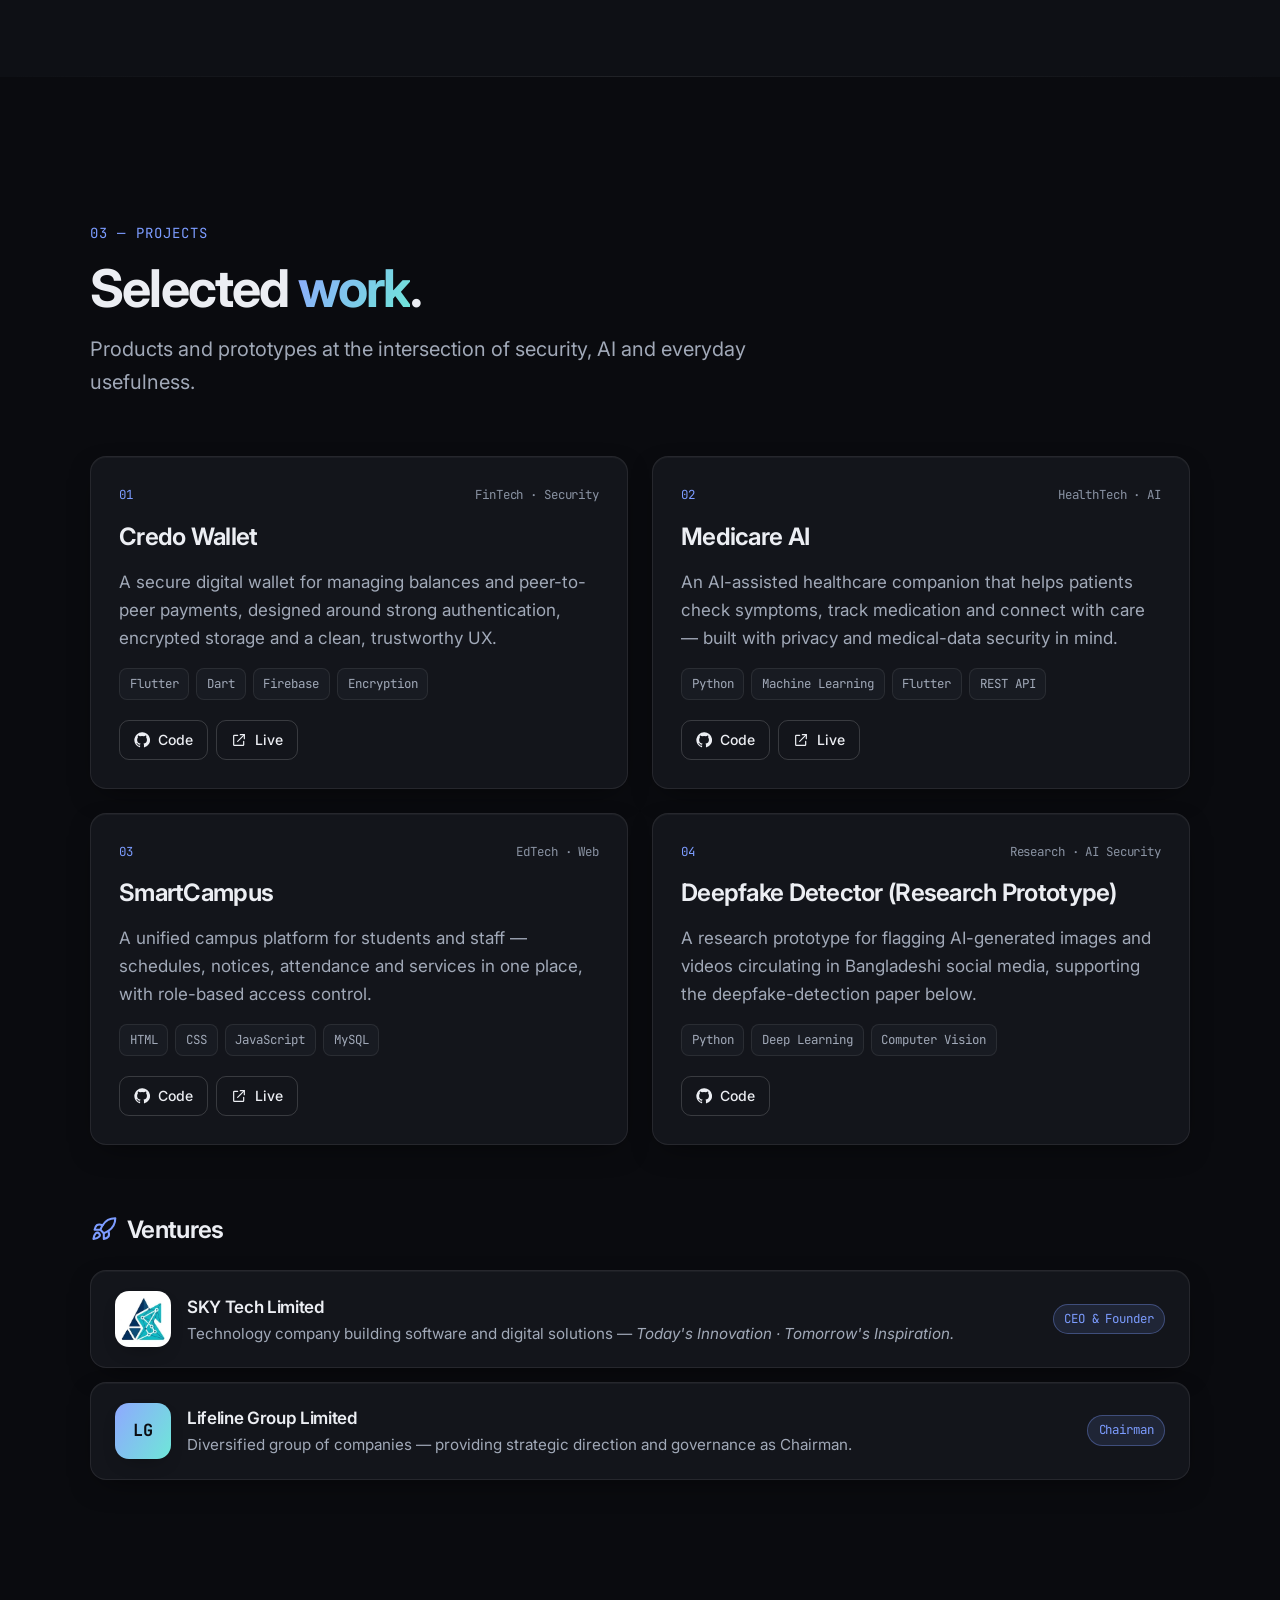
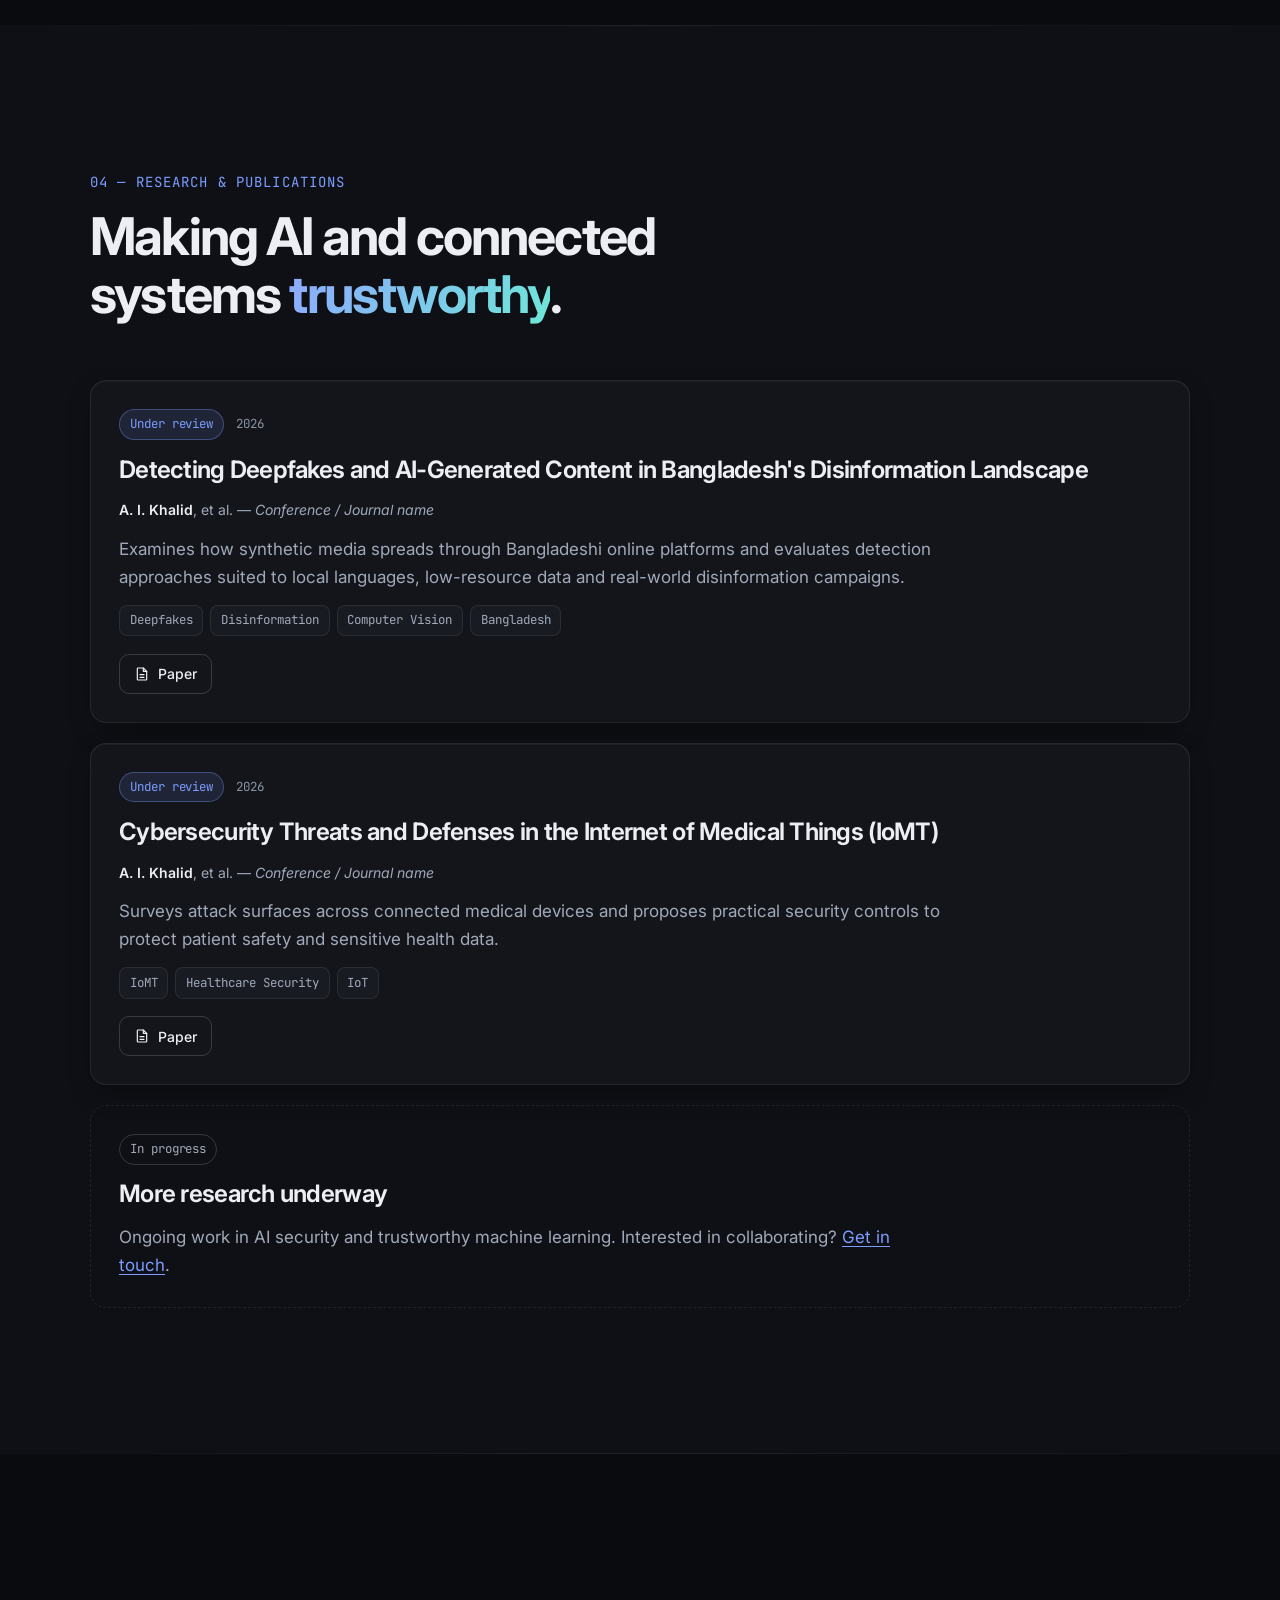
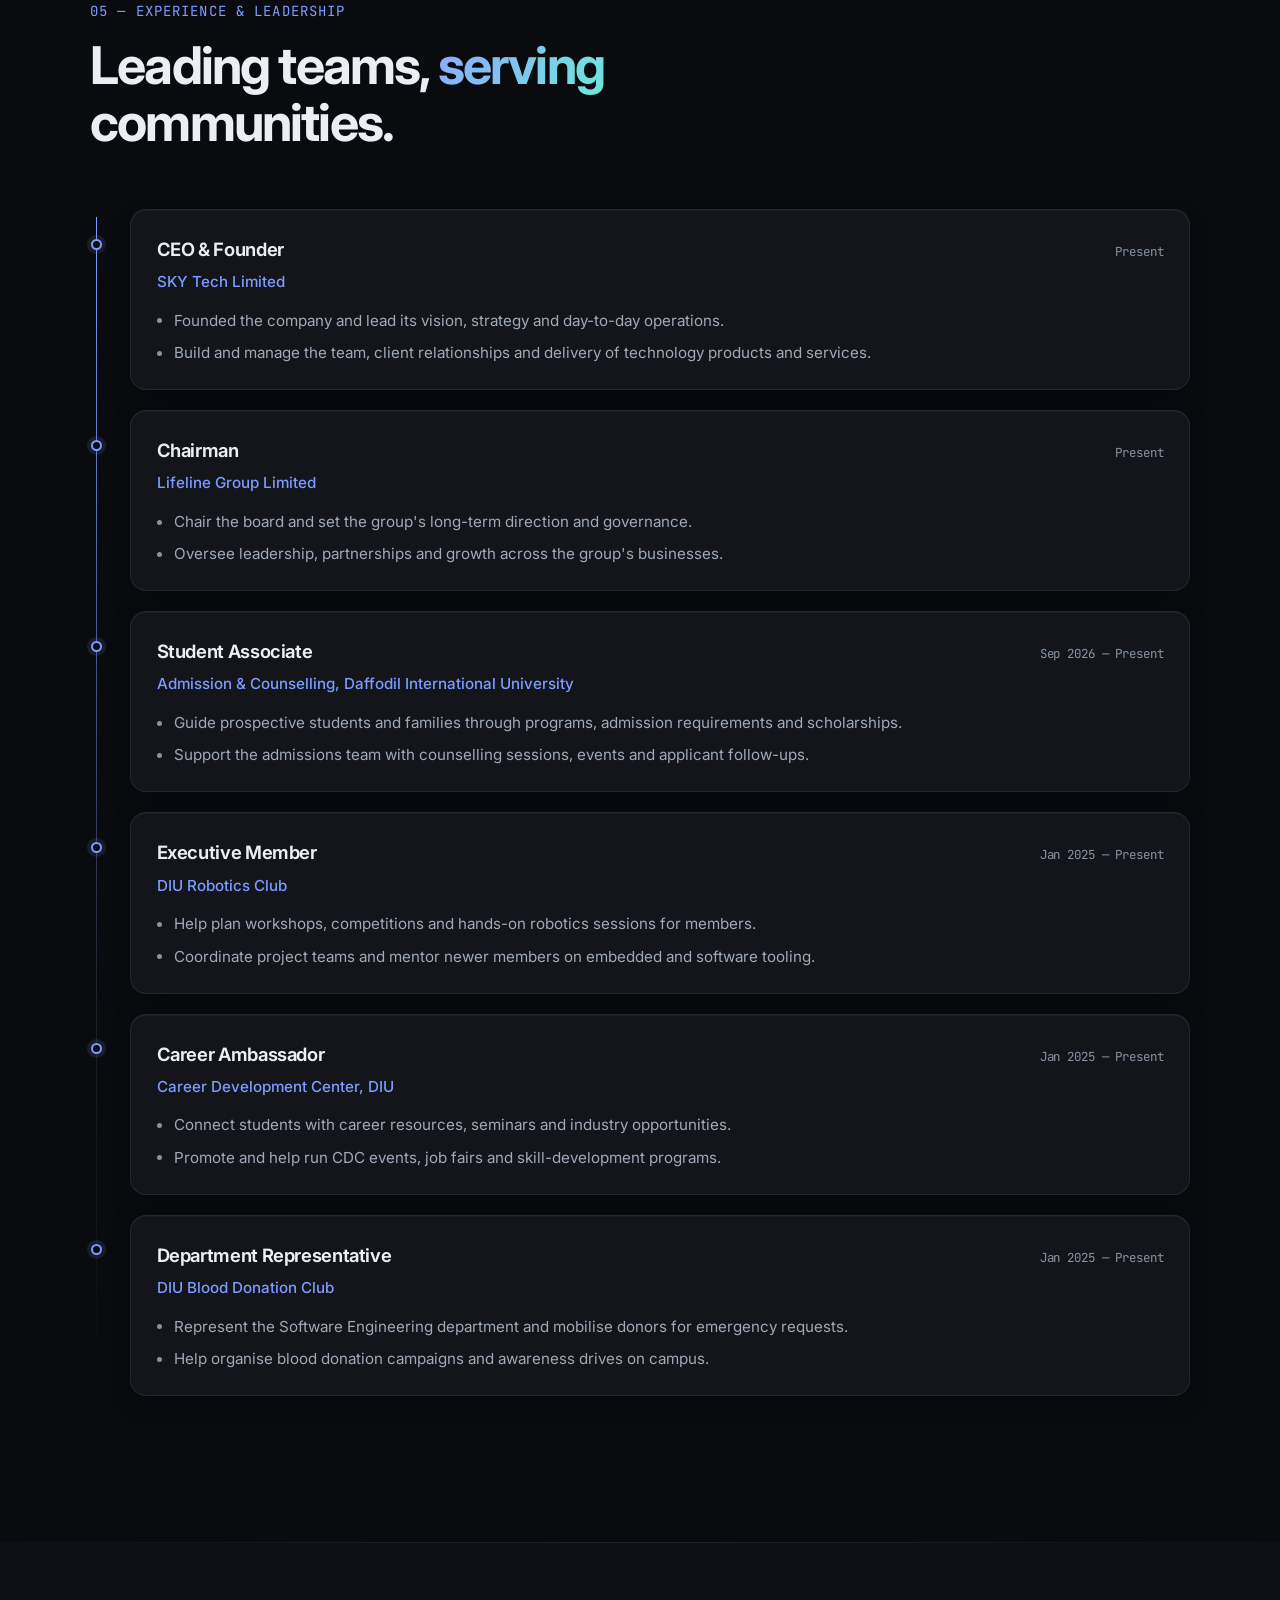
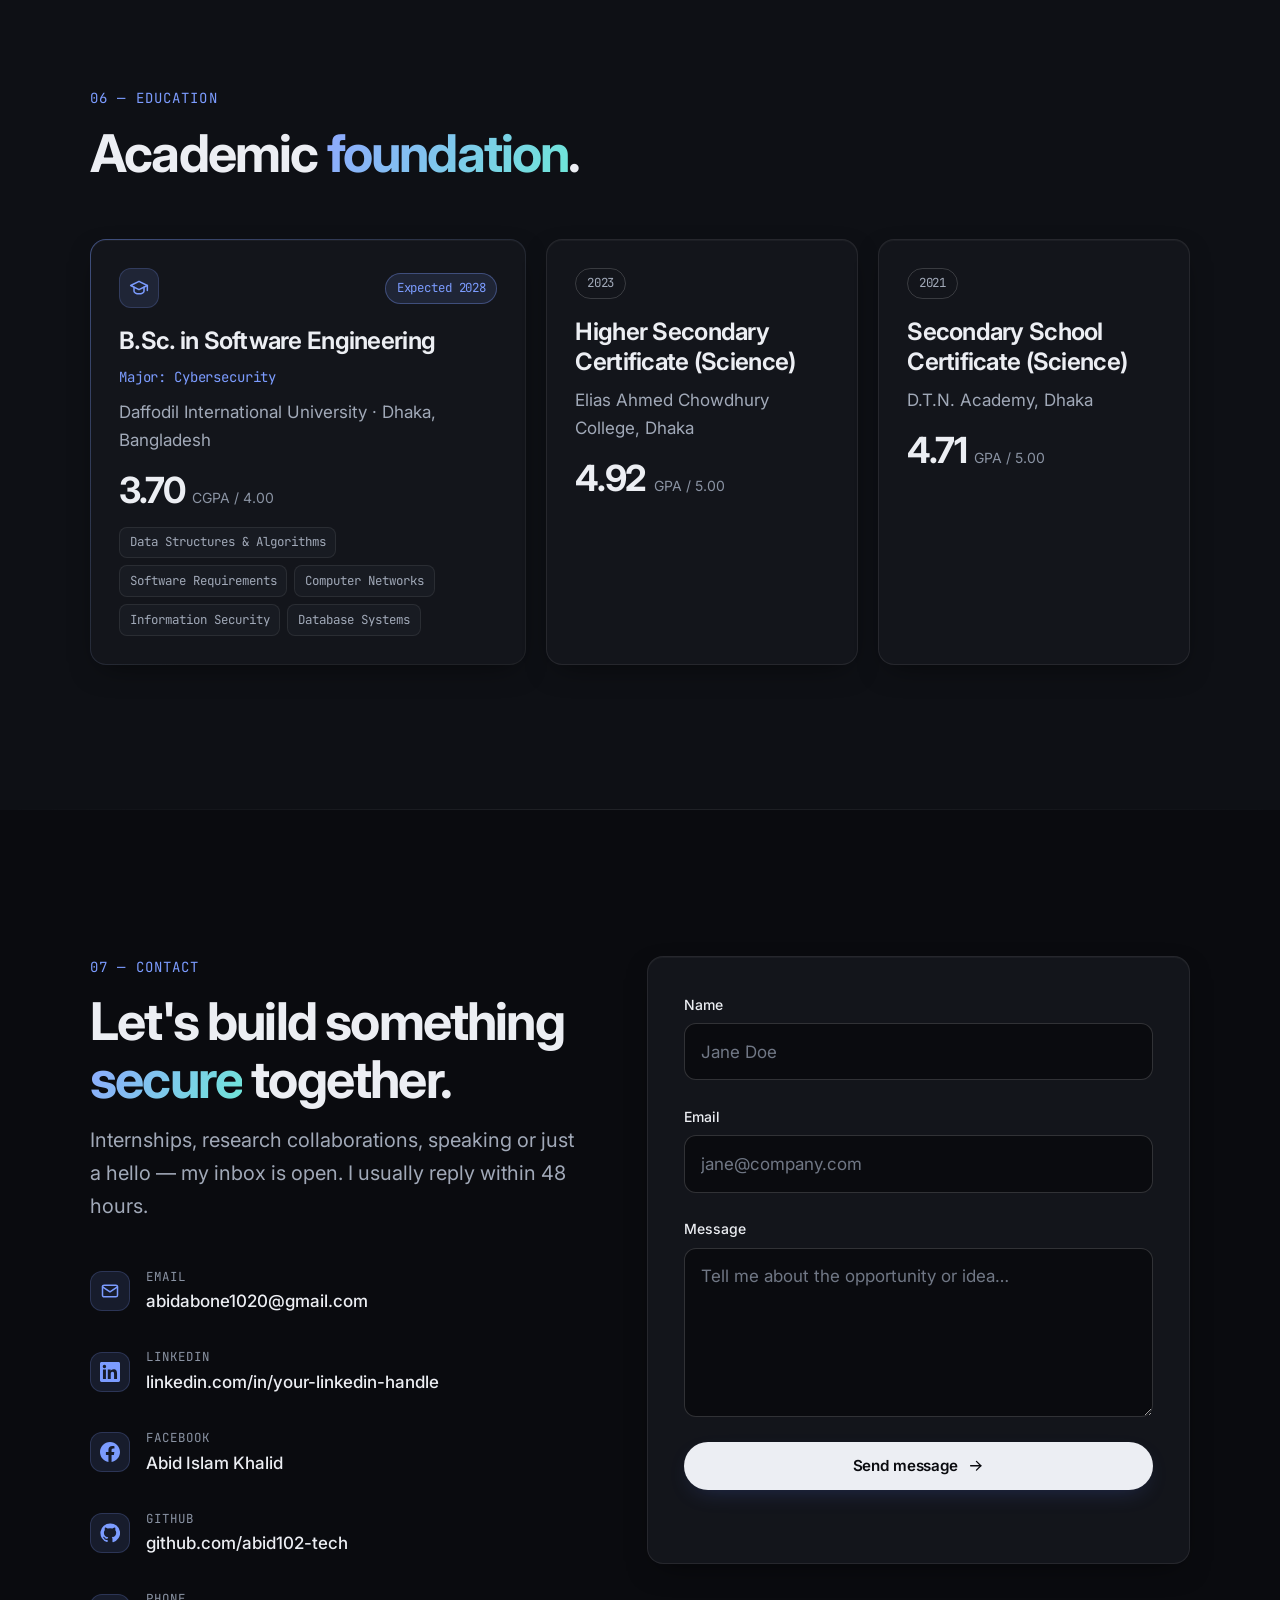
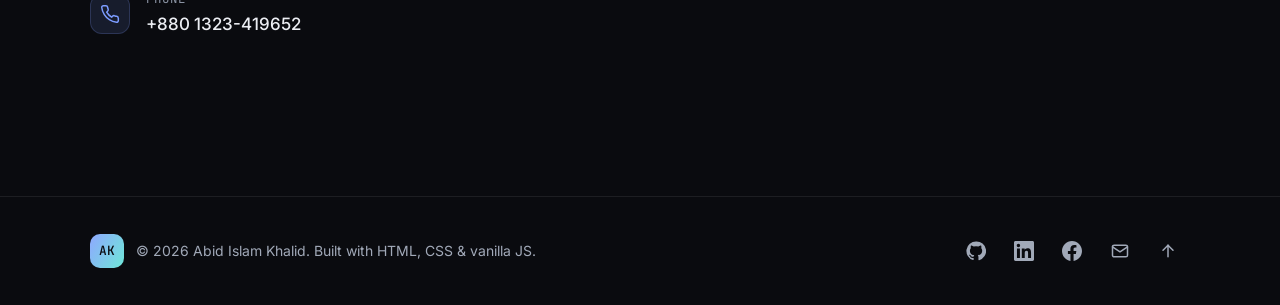
==== commit 4fd8a693: "Add SKY Tech Limited and Lifeline Group Limited leadership roles Co-Authored-By: Devin AI <158243242" ====
--- a/index.html
+++ b/index.html
@@ -74,10 +74,14 @@
     "url": "https://abid102-tech.github.io/",
     "image": "https://abid102-tech.github.io/assets/img/abid-portrait-800.webp",
     "jobTitle": "Software Engineer & Cybersecurity Specialist",
-    "description": "Software Engineering (Cybersecurity) student, AI researcher and tech entrepreneur from Bangladesh.",
+    "description": "CEO & Founder of SKY Tech Limited, Chairman of Lifeline Group Limited, Software Engineering (Cybersecurity) student and AI researcher from Bangladesh.",
     "email": "mailto:abidabone1020@gmail.com",
     "nationality": "Bangladeshi",
     "address": { "@type": "PostalAddress", "addressLocality": "Dhaka", "addressCountry": "BD" },
+    "worksFor": [
+      { "@type": "Organization", "name": "SKY Tech Limited", "slogan": "Today's Innovation, Tomorrow's Inspiration" },
+      { "@type": "Organization", "name": "Lifeline Group Limited" }
+    ],
     "alumniOf": {
       "@type": "CollegeOrUniversity",
       "name": "Daffodil International University",
@@ -251,7 +255,11 @@
               the <strong>Internet of Medical Things (IoMT)</strong>.
             </p>
             <p>
-              Beyond code, I lead and serve communities on campus — robotics, blood donation, career development and
+              As <strong>CEO &amp; Founder of SKY Tech Limited</strong> and <strong>Chairman of Lifeline Group Limited</strong>,
+              I set strategy, build teams and turn technology into products and services that create real value.
+            </p>
+            <p>
+              Beyond code and business, I lead and serve communities on campus — robotics, blood donation, career development and
               student admissions — which has sharpened my communication, teamwork and project-management skills.
             </p>
             <ul class="about-meta">
@@ -276,7 +284,7 @@
             </div>
             <div class="stat">
               <dt>Leadership roles</dt>
-              <dd><span class="stat-num" data-count="4">4</span></dd>
+              <dd><span class="stat-num" data-count="6">6</span></dd>
             </div>
           </dl>
         </div>
@@ -482,21 +490,27 @@
         <!-- Ventures -->
         <div class="ventures reveal">
           <h3 class="subhead"><svg class="icon" aria-hidden="true"><use href="#i-rocket"/></svg> Ventures</h3>
-          <!-- TODO: Replace with your real startup / venture names, one-line descriptions and links -->
+          <!-- TODO: refine each venture's one-line description, add founding year and website link if available -->
           <ul class="venture-list">
             <li class="venture">
-              <div>
-                <p class="venture-name">Your Venture Name</p>
-                <p class="venture-desc">One-line description of what it does and who it serves.</p>
+              <div class="venture-main">
+                <img class="venture-logo" src="assets/img/sky-tech-logo.webp" width="160" height="160" alt="SKY Tech Limited logo" loading="lazy" decoding="async" />
+                <div>
+                  <p class="venture-name">SKY Tech Limited</p>
+                  <p class="venture-desc">Technology company building software and digital solutions — <em>Today's Innovation · Tomorrow's Inspiration.</em></p>
+                </div>
               </div>
-              <span class="badge mono">Founder · 2025</span>
+              <span class="badge badge--accent mono">CEO &amp; Founder</span>
             </li>
             <li class="venture">
-              <div>
-                <p class="venture-name">Second Venture</p>
-                <p class="venture-desc">One-line description of the problem it solves.</p>
+              <div class="venture-main">
+                <span class="venture-logo venture-logo--mono mono" aria-hidden="true">LG</span>
+                <div>
+                  <p class="venture-name">Lifeline Group Limited</p>
+                  <p class="venture-desc">Diversified group of companies — providing strategic direction and governance as Chairman.</p>
+                </div>
               </div>
-              <span class="badge mono">Co-founder · 2026</span>
+              <span class="badge badge--accent mono">Chairman</span>
             </li>
           </ul>
         </div>
@@ -568,6 +582,37 @@
 
         <!-- TODO: refine each role's bullet points with concrete outcomes (numbers help recruiters) -->
         <ol class="timeline">
+          <!-- TODO: add start dates (e.g. <time datetime="2025-01">Jan 2025</time> — Present) -->
+          <li class="tl-item reveal">
+            <div class="tl-dot" aria-hidden="true"></div>
+            <div class="tl-card">
+              <div class="tl-head">
+                <h3 class="tl-role">CEO &amp; Founder</h3>
+                <span class="tl-date mono">Present</span>
+              </div>
+              <p class="tl-org">SKY Tech Limited</p>
+              <ul class="tl-points">
+                <li>Founded the company and lead its vision, strategy and day-to-day operations.</li>
+                <li>Build and manage the team, client relationships and delivery of technology products and services.</li>
+              </ul>
+            </div>
+          </li>
+
+          <li class="tl-item reveal">
+            <div class="tl-dot" aria-hidden="true"></div>
+            <div class="tl-card">
+              <div class="tl-head">
+                <h3 class="tl-role">Chairman</h3>
+                <span class="tl-date mono">Present</span>
+              </div>
+              <p class="tl-org">Lifeline Group Limited</p>
+              <ul class="tl-points">
+                <li>Chair the board and set the group's long-term direction and governance.</li>
+                <li>Oversee leadership, partnerships and growth across the group's businesses.</li>
+              </ul>
+            </div>
+          </li>
+
           <li class="tl-item reveal">
             <div class="tl-dot" aria-hidden="true"></div>
             <div class="tl-card">
--- a/css/style.css
+++ b/css/style.css
@@ -634,6 +634,23 @@
 .venture-name { font-weight: 600; letter-spacing: -0.02em; }
 .venture-desc { color: var(--text-muted); font-size: 0.95rem; }
 .venture .badge { align-self: flex-start; }
+.venture-main { display: flex; align-items: center; gap: 1rem; min-width: 0; }
+.venture-logo {
+  flex: none;
+  width: 56px; height: 56px;
+  border-radius: 14px;
+  background: #fff;
+  border: 1px solid var(--border);
+  object-fit: contain;
+  box-shadow: 0 8px 20px -10px rgba(0, 0, 0, 0.45);
+}
+.venture-logo--mono {
+  display: grid; place-items: center;
+  font-size: 1.05rem; font-weight: 700; letter-spacing: 0.02em;
+  color: #0b0d12;
+  background: var(--gradient);
+  border: 0;
+}
 
 /* 6e. RESEARCH ----------------------------------------------------------- */
 .pub-list { display: grid; gap: 1.25rem; }
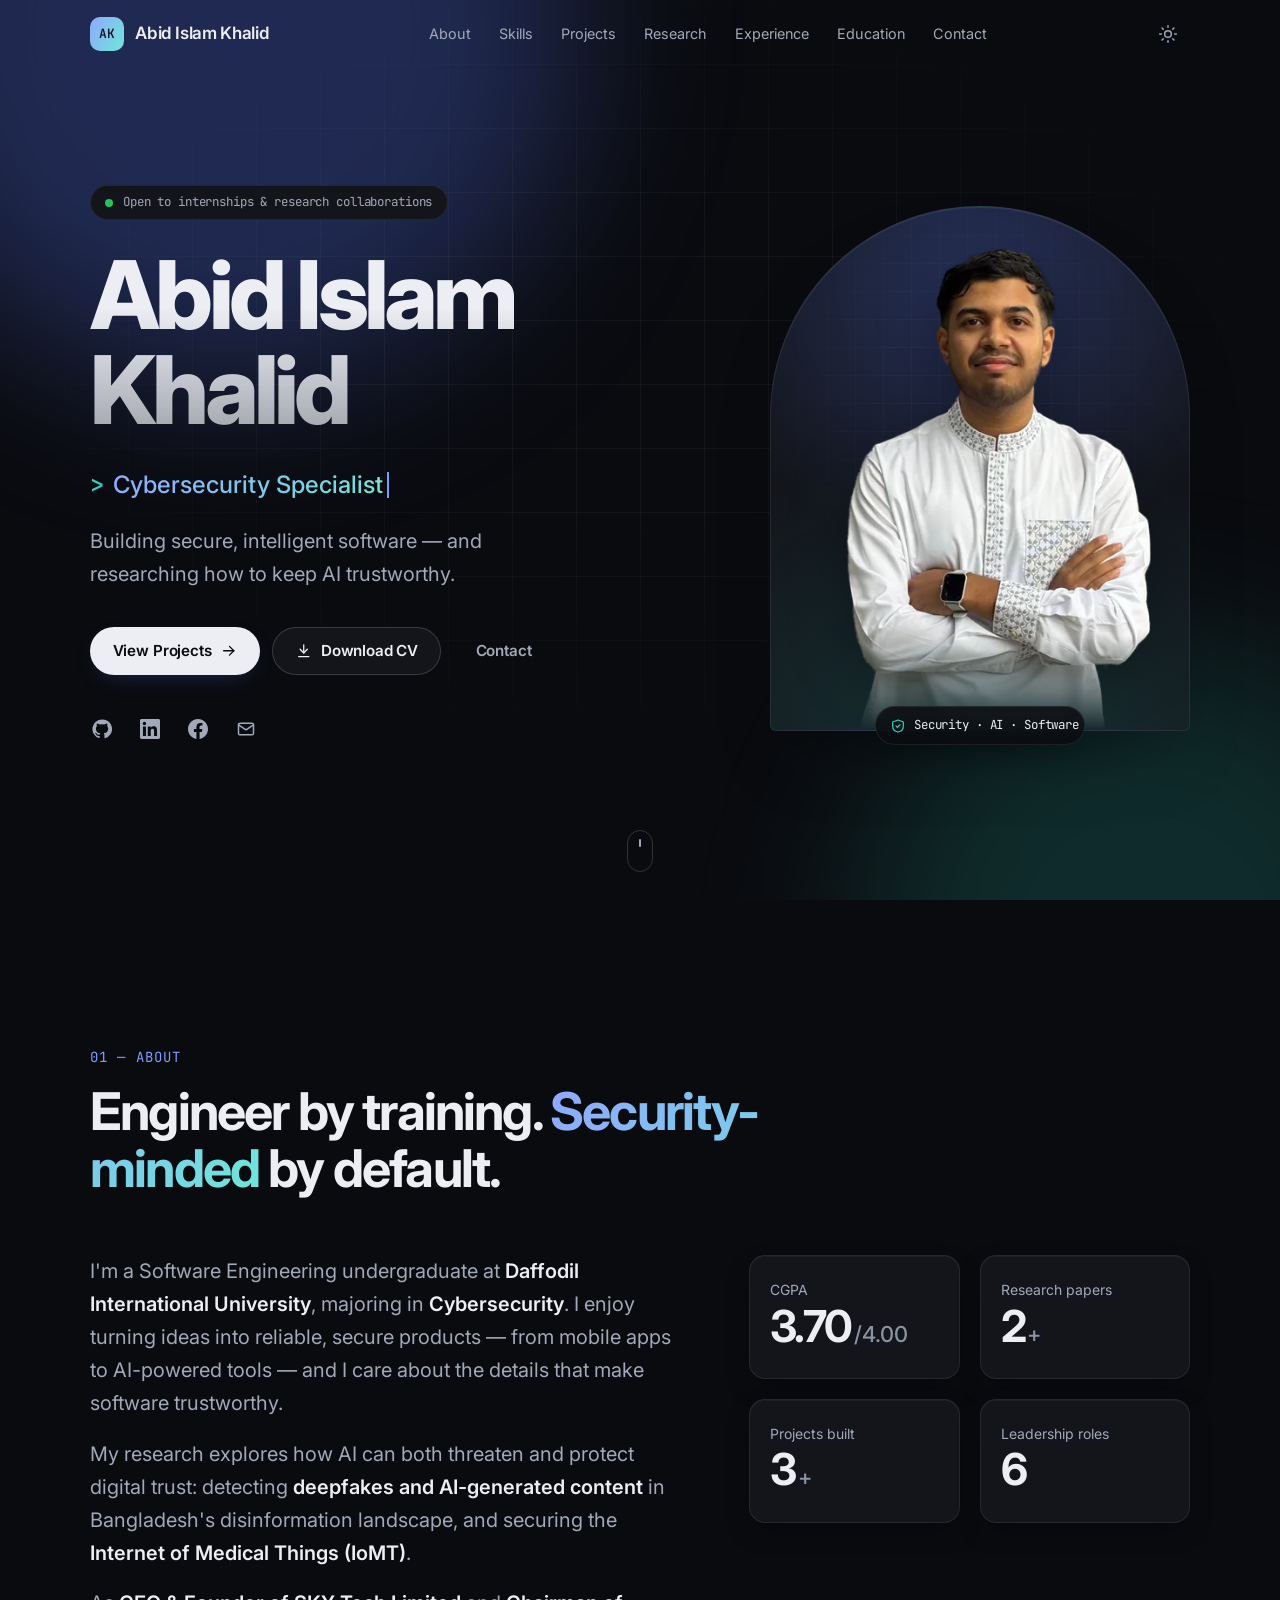
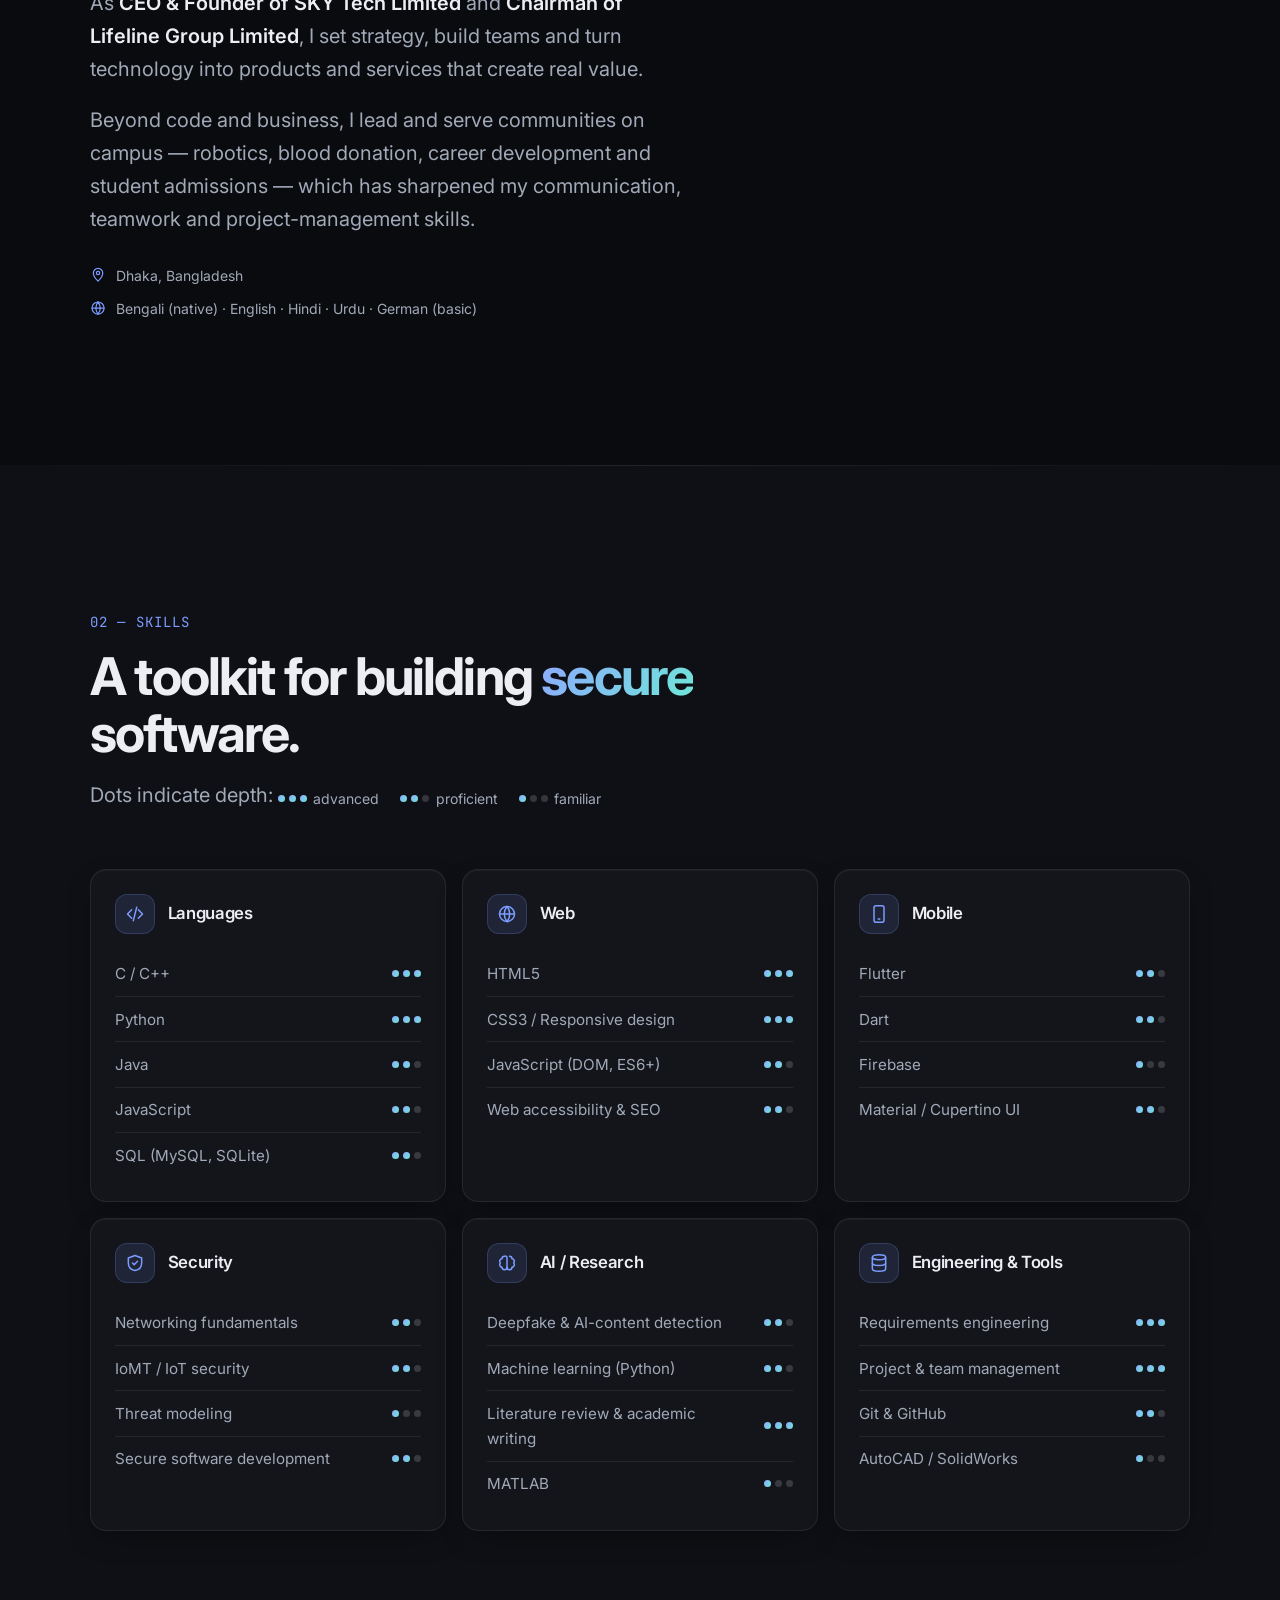
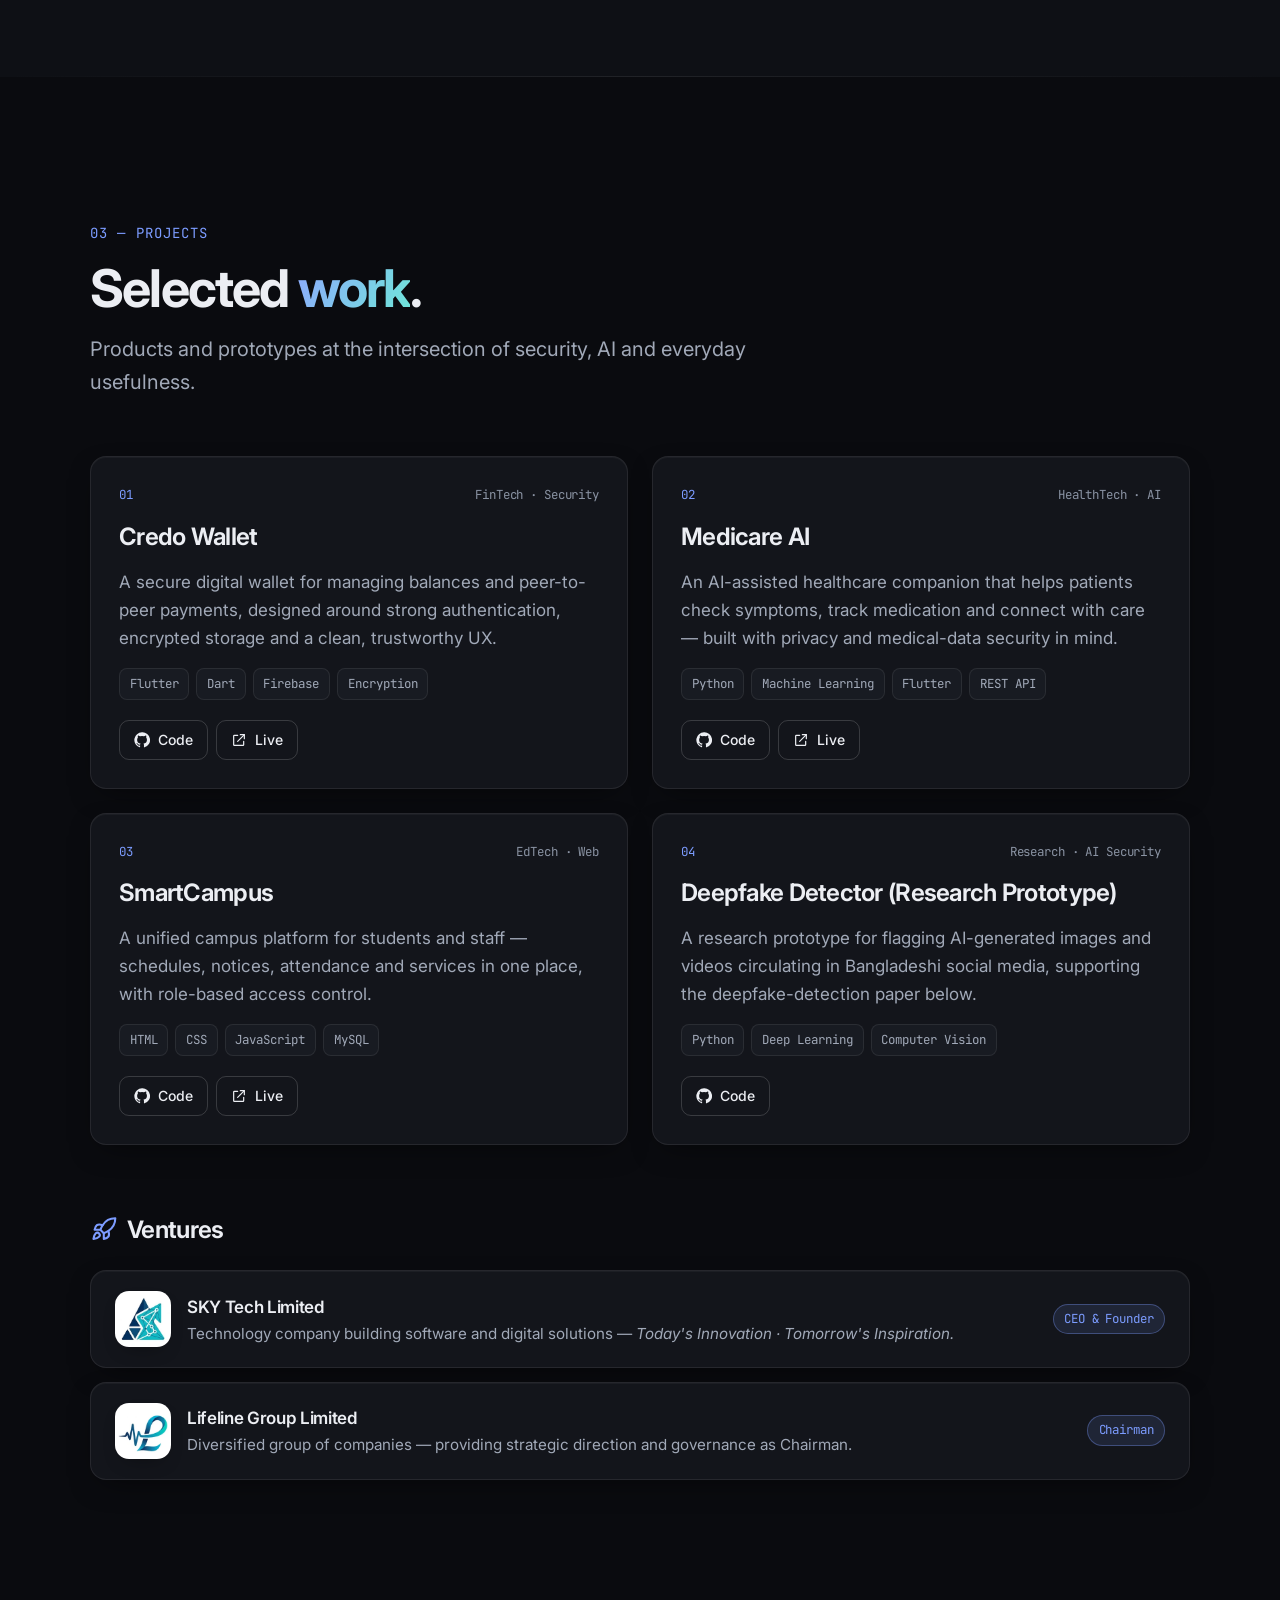
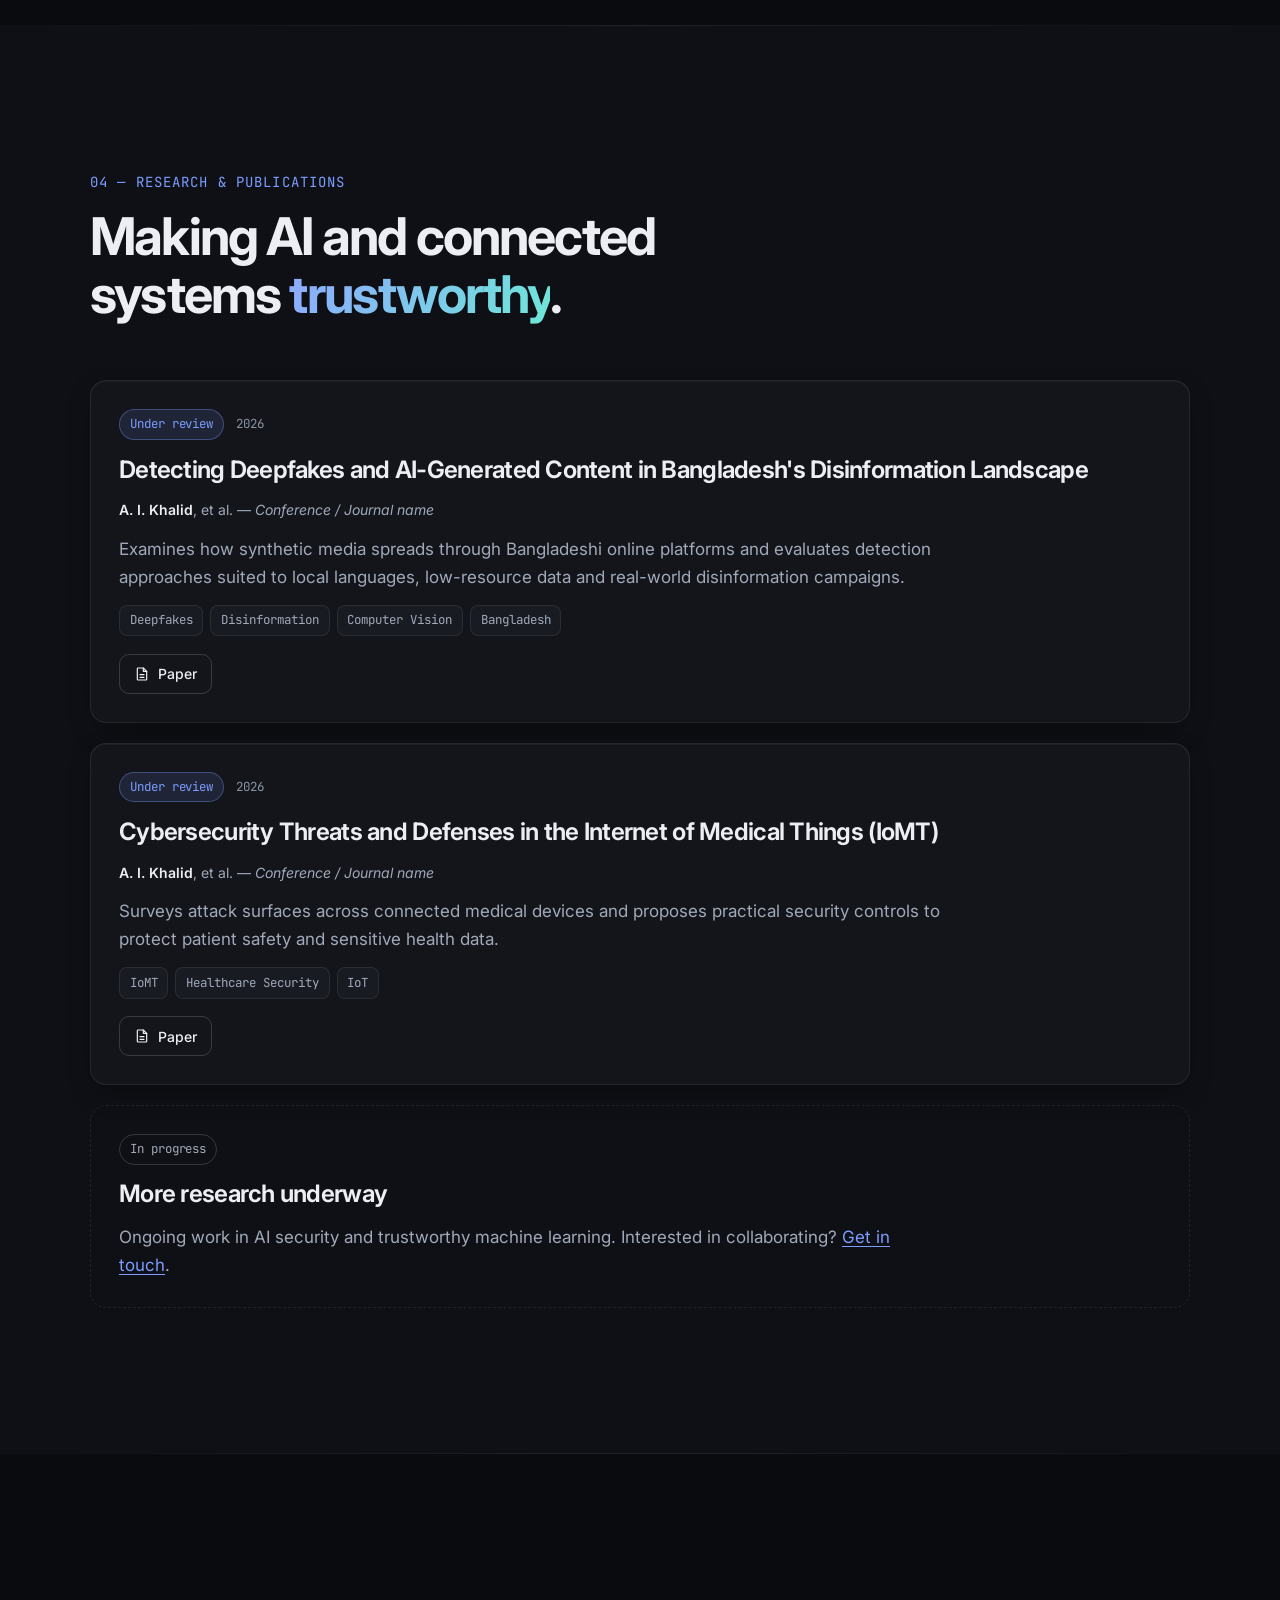
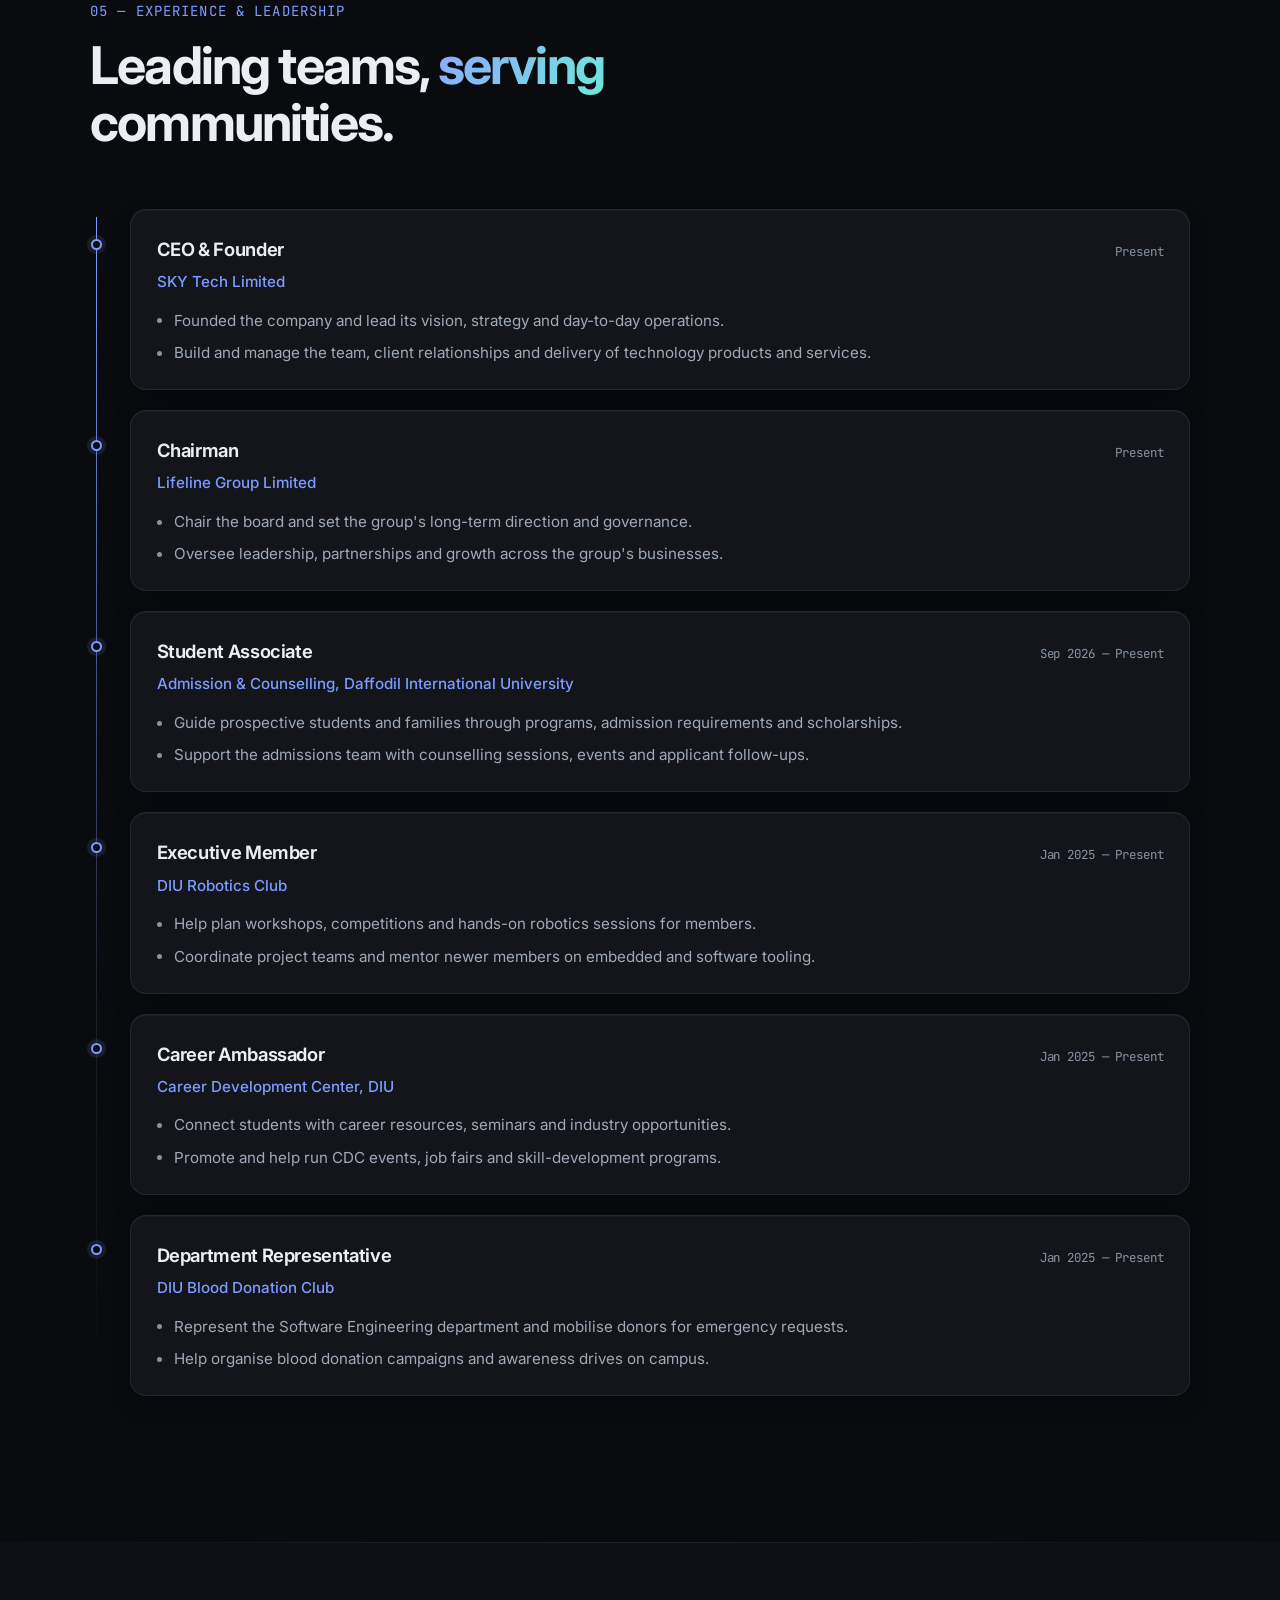
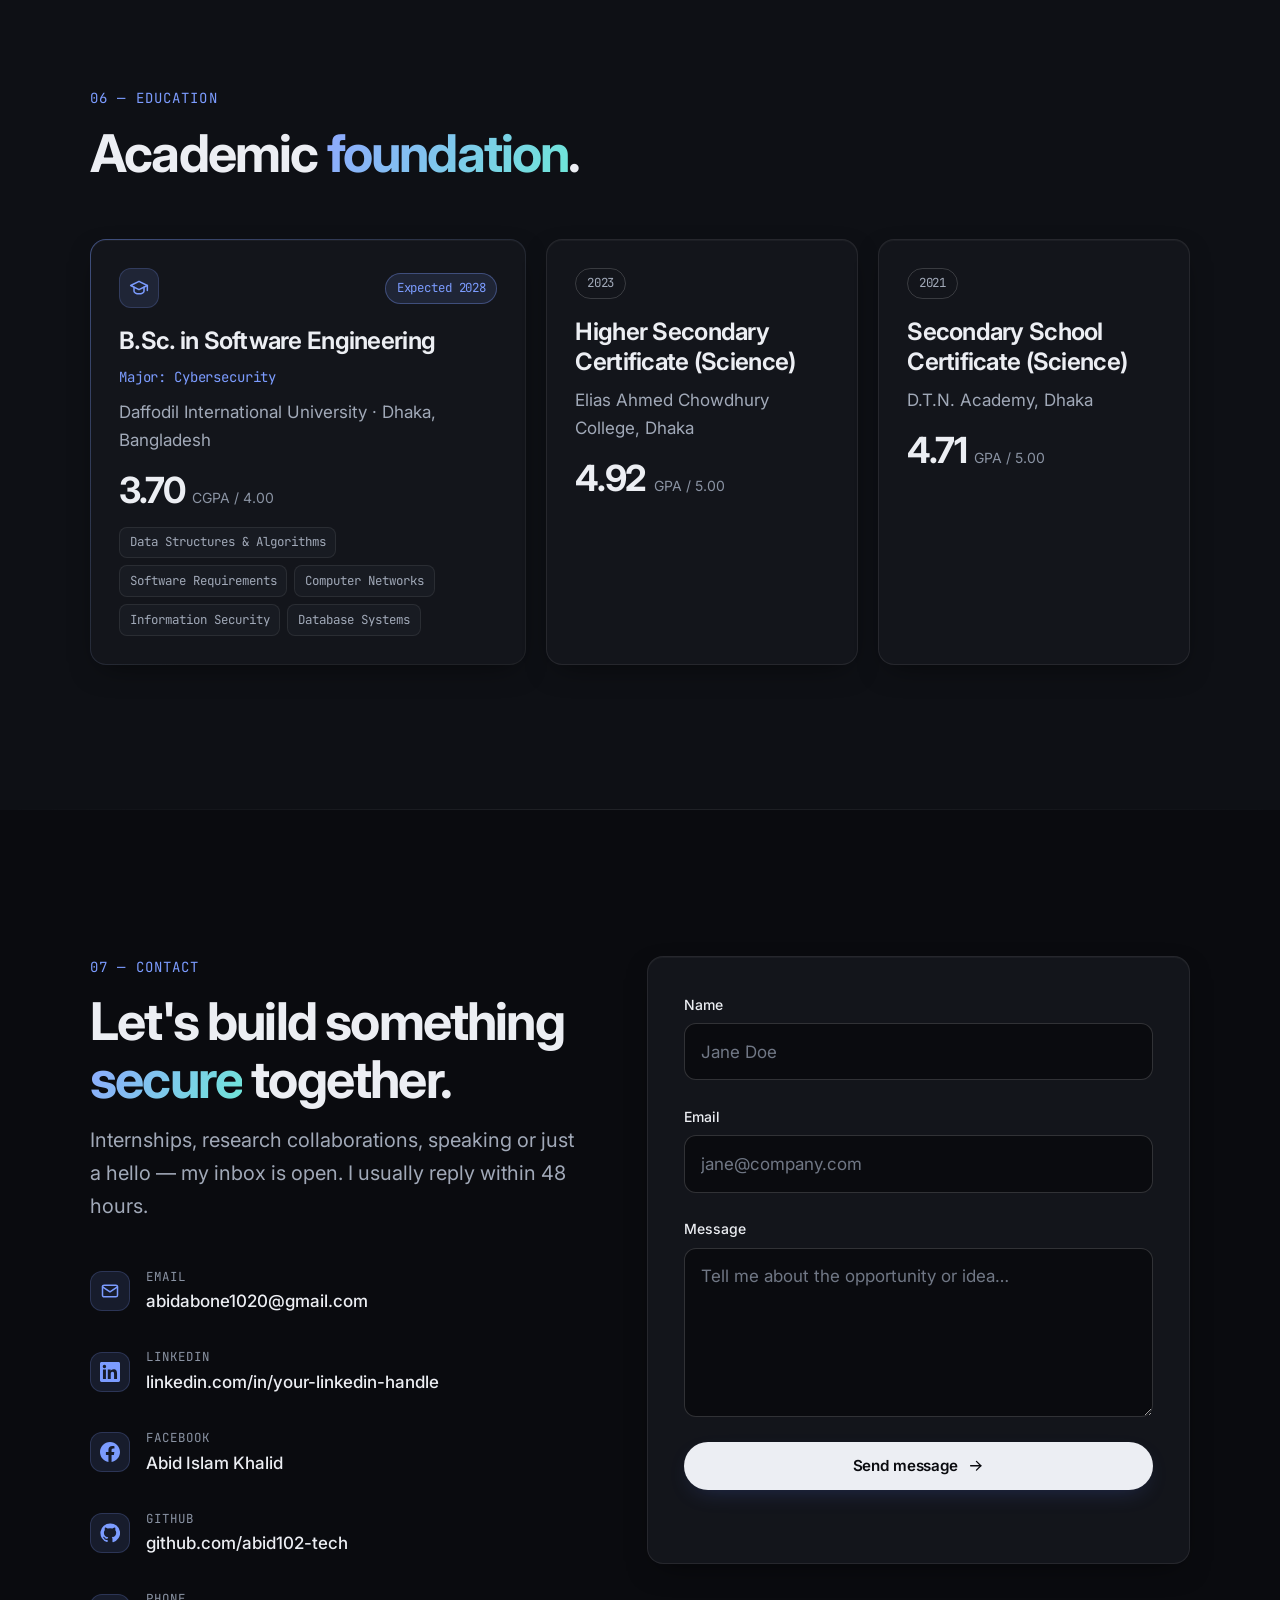
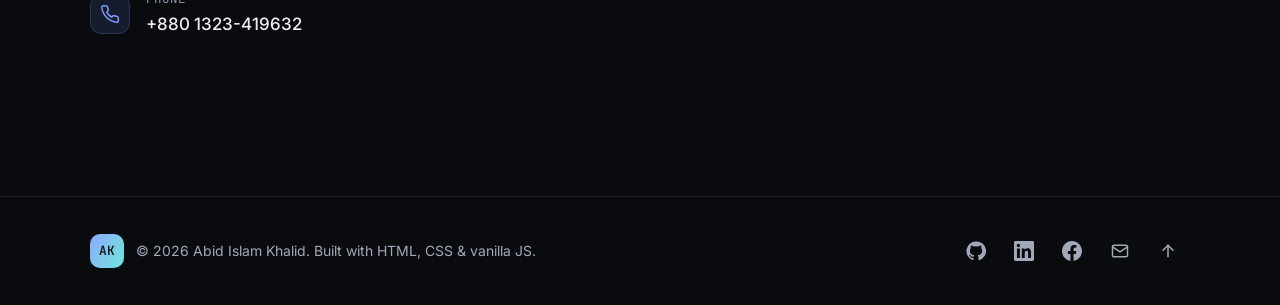
==== commit 291b78f1: "Fix phone number and add Lifeline Group logo Co-Authored-By: Devin AI <158243242+devin-ai-integratio" ====
--- a/index.html
+++ b/index.html
@@ -504,7 +504,7 @@
             </li>
             <li class="venture">
               <div class="venture-main">
-                <span class="venture-logo venture-logo--mono mono" aria-hidden="true">LG</span>
+                <img class="venture-logo" src="assets/img/lifeline-logo.webp" width="160" height="160" alt="Lifeline Group Limited logo" loading="lazy" decoding="async" />
                 <div>
                   <p class="venture-name">Lifeline Group Limited</p>
                   <p class="venture-desc">Diversified group of companies — providing strategic direction and governance as Chairman.</p>
@@ -760,9 +760,9 @@
               </li>
               <!-- Phone is optional — delete this <li> to hide it -->
               <li>
-                <a href="tel:+8801323419652">
+                <a href="tel:+8801323419632">
                   <span class="skill-icon" aria-hidden="true"><svg class="icon"><use href="#i-phone"/></svg></span>
-                  <span><span class="cl-label mono">Phone</span><span class="cl-value">+880 1323-419652</span></span>
+                  <span><span class="cl-label mono">Phone</span><span class="cl-value">+880 1323-419632</span></span>
                 </a>
               </li>
             </ul>
--- a/css/style.css
+++ b/css/style.css
@@ -644,13 +644,6 @@
   object-fit: contain;
   box-shadow: 0 8px 20px -10px rgba(0, 0, 0, 0.45);
 }
-.venture-logo--mono {
-  display: grid; place-items: center;
-  font-size: 1.05rem; font-weight: 700; letter-spacing: 0.02em;
-  color: #0b0d12;
-  background: var(--gradient);
-  border: 0;
-}
 
 /* 6e. RESEARCH ----------------------------------------------------------- */
 .pub-list { display: grid; gap: 1.25rem; }
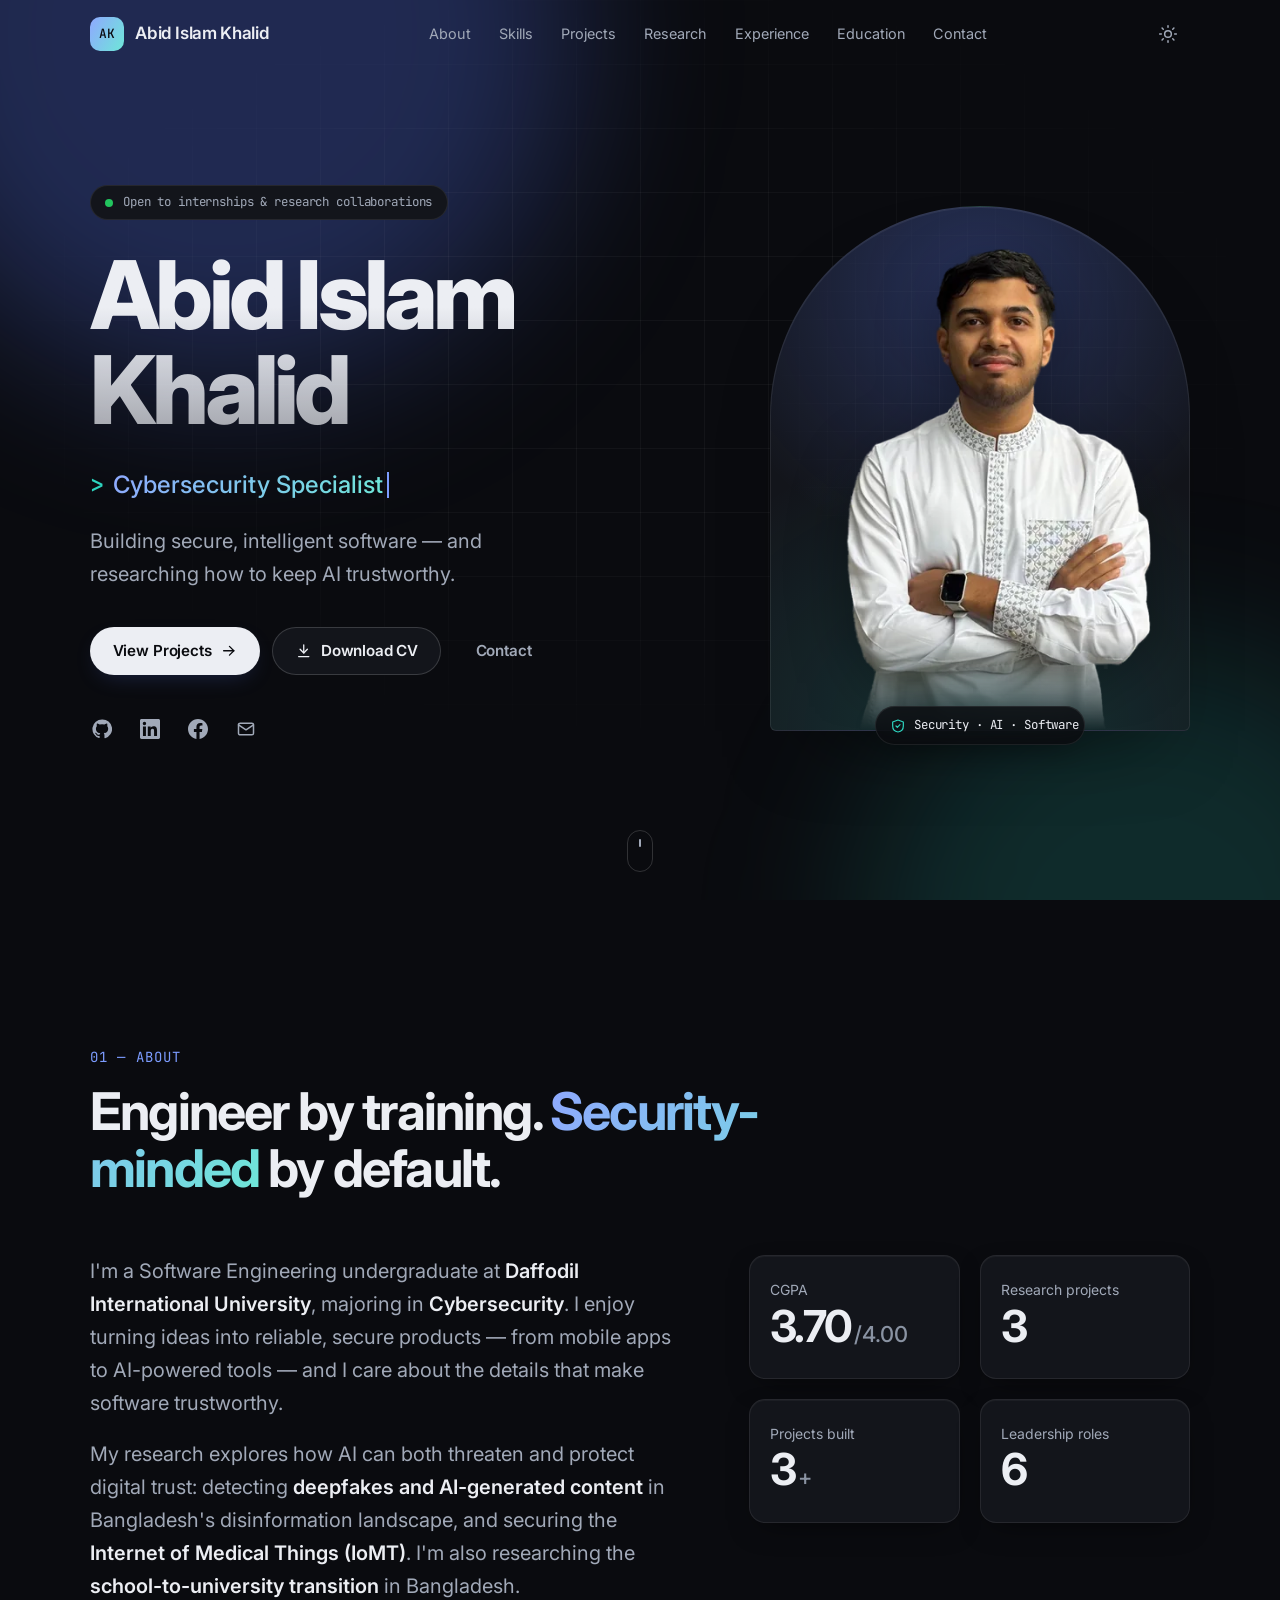
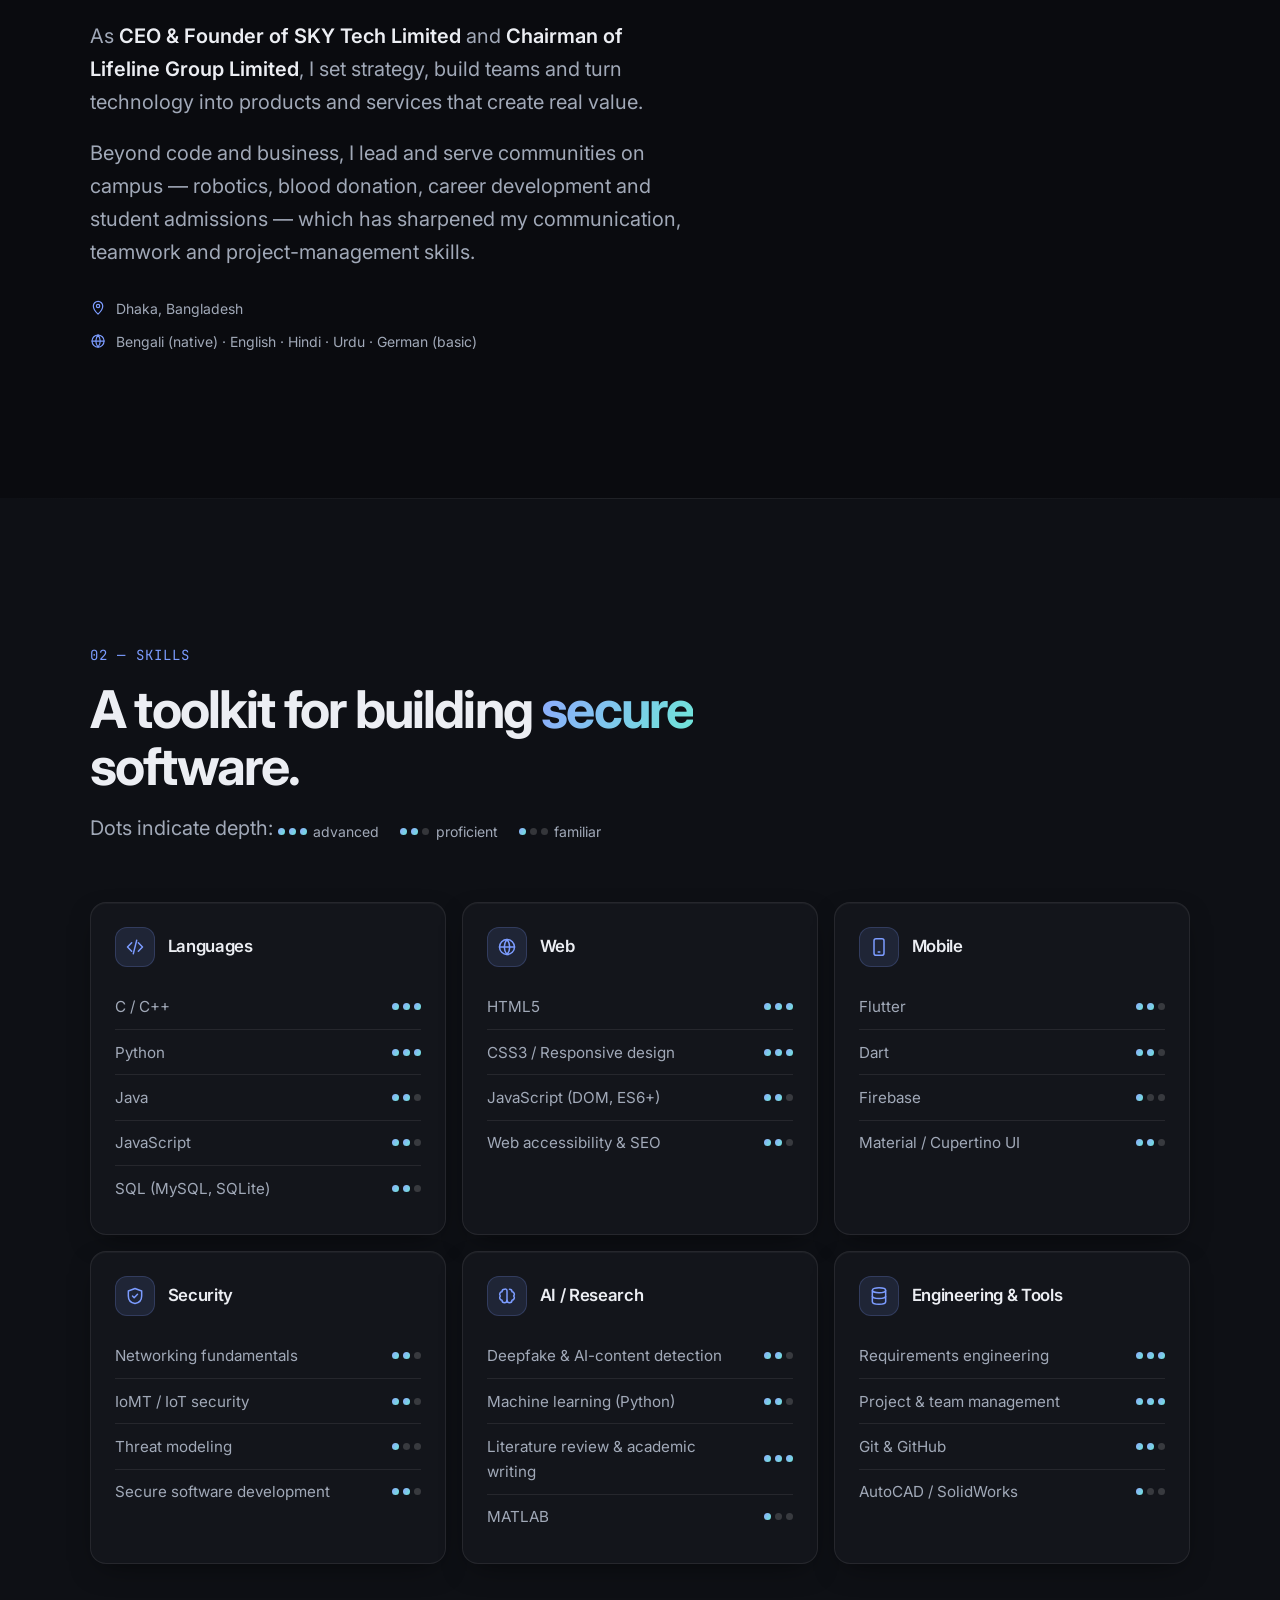
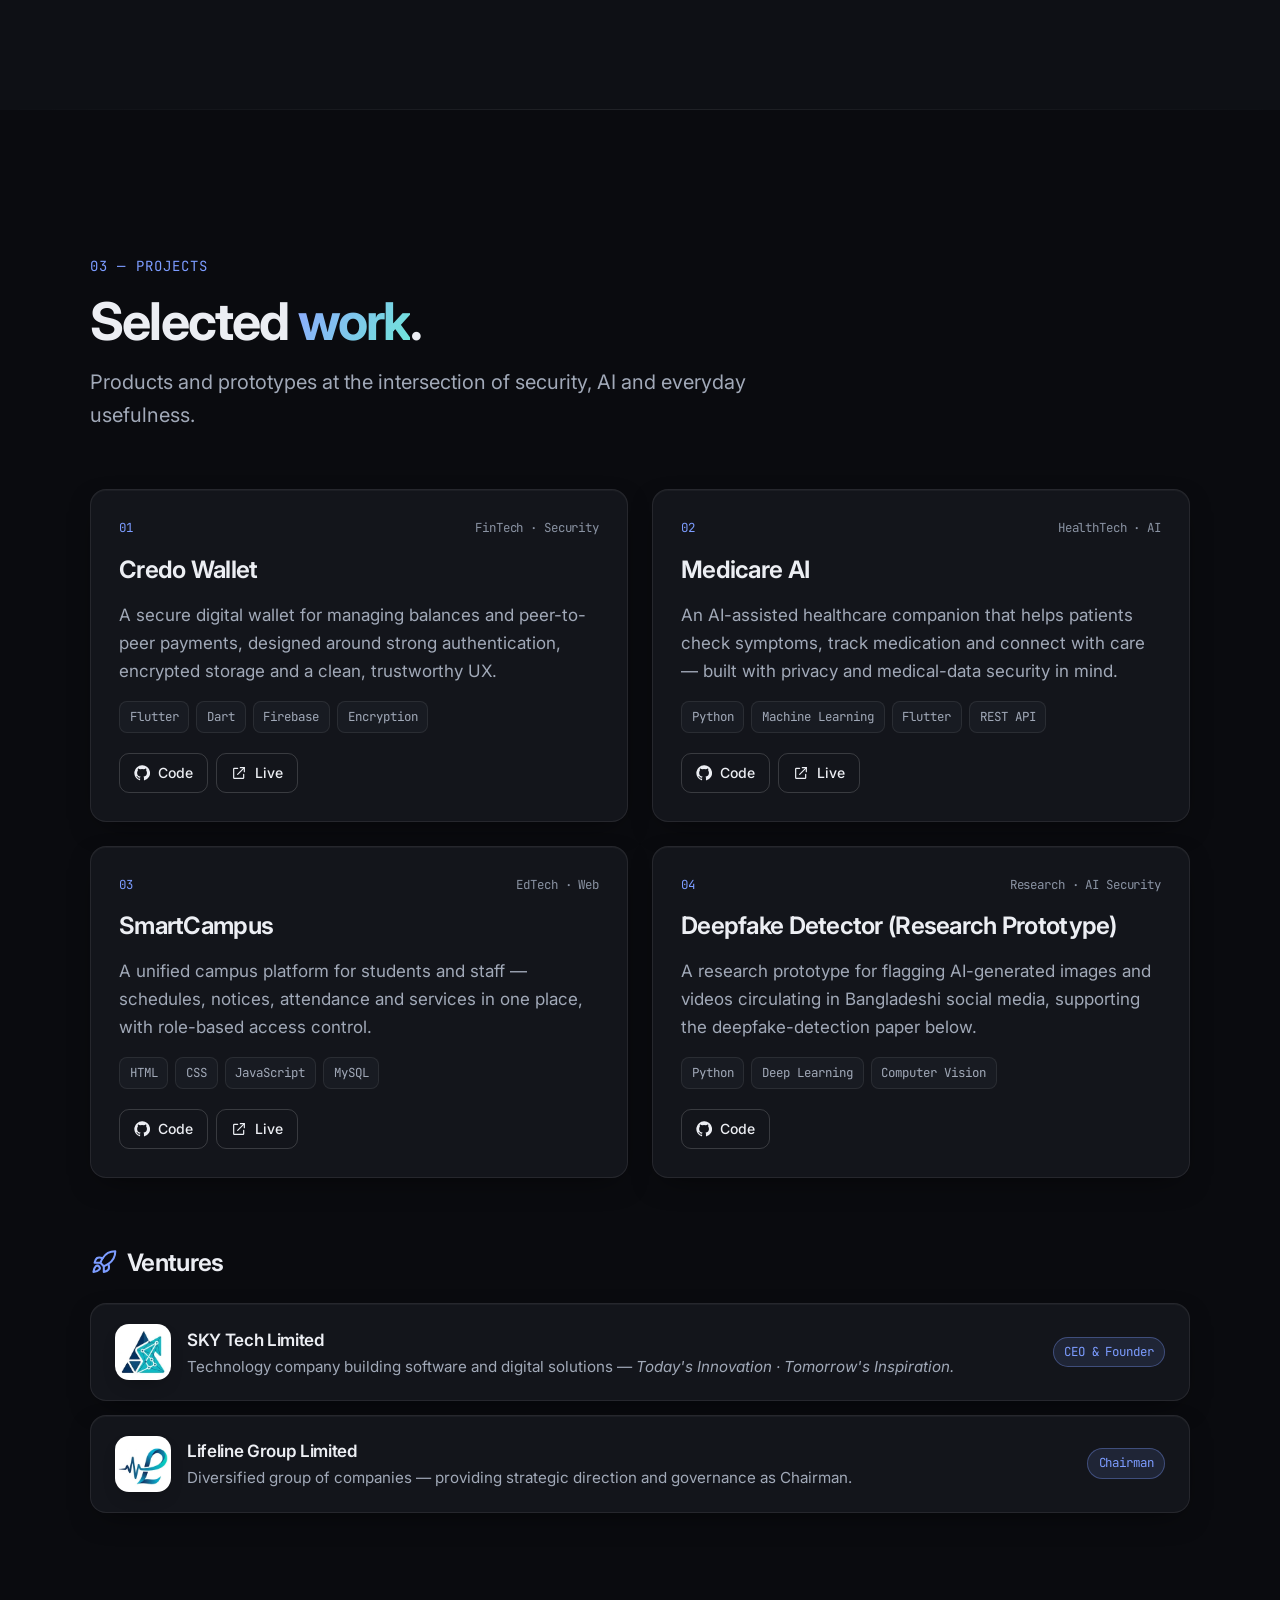
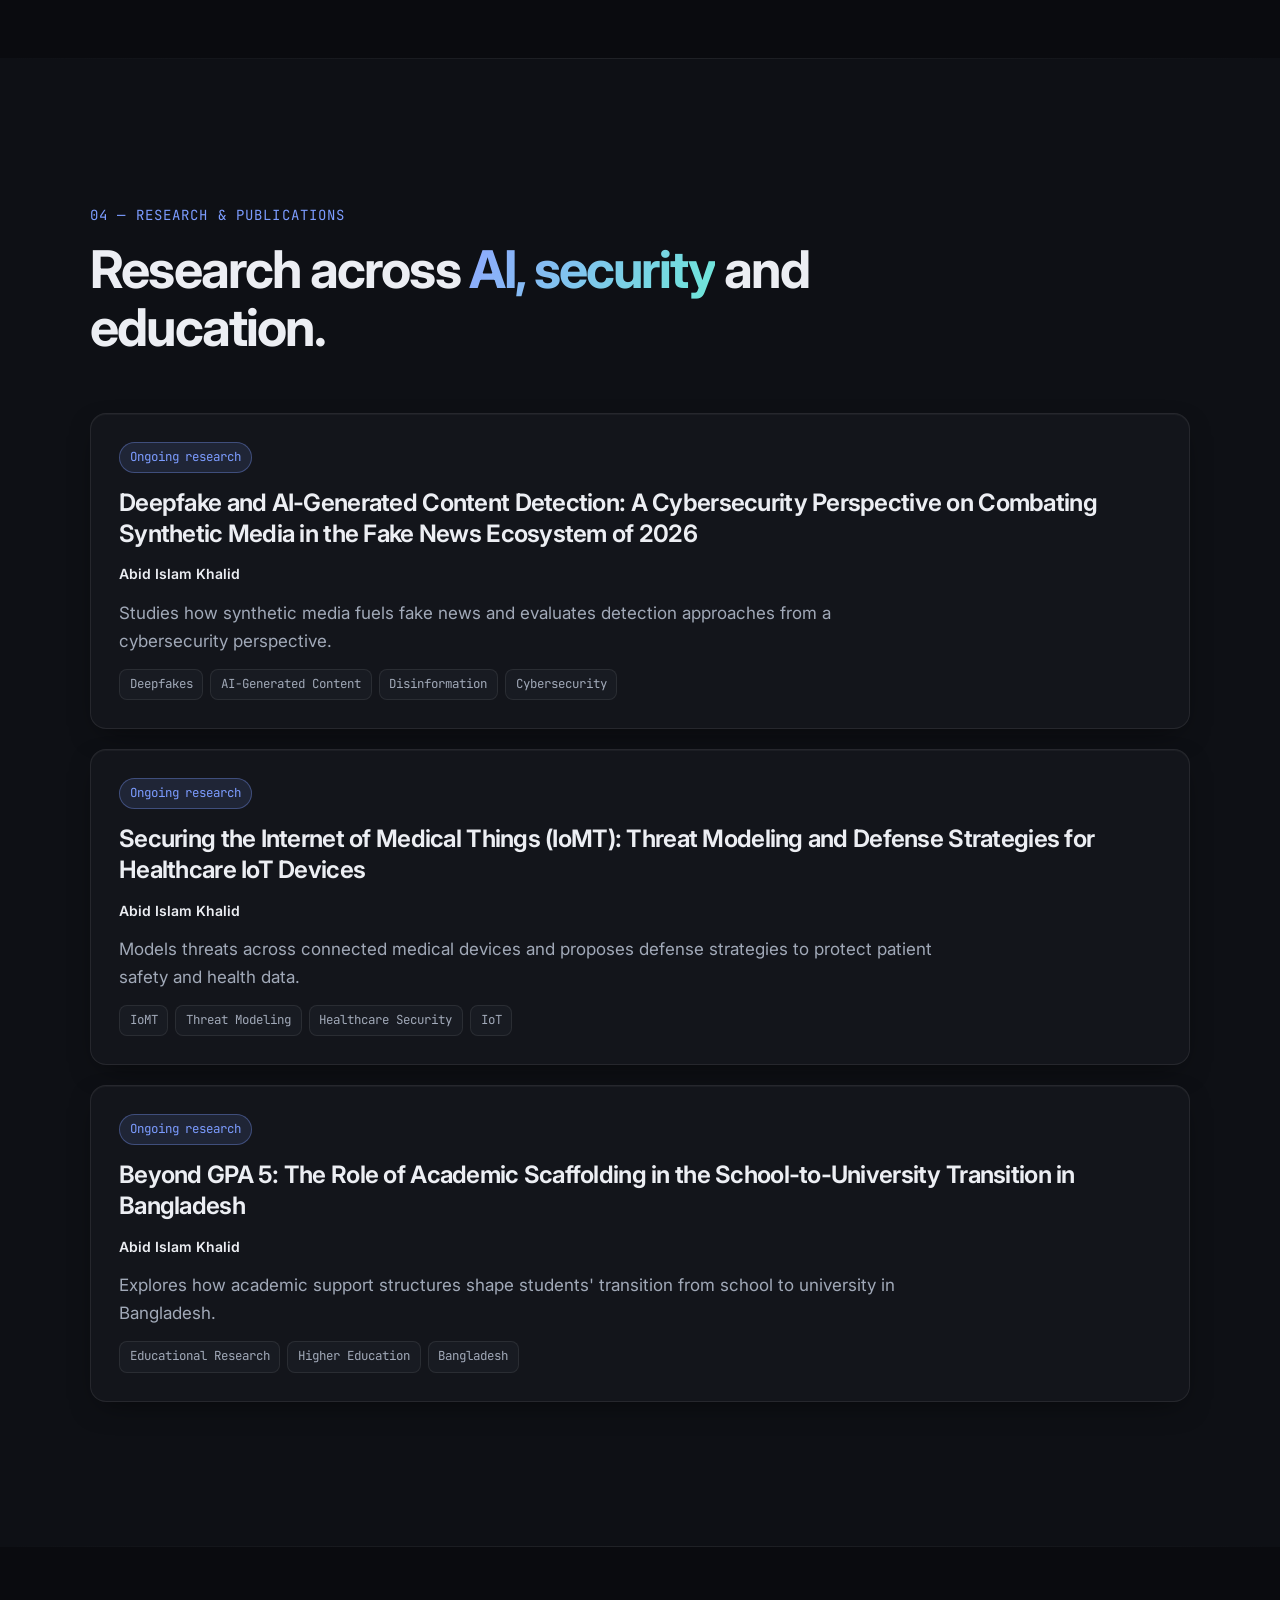
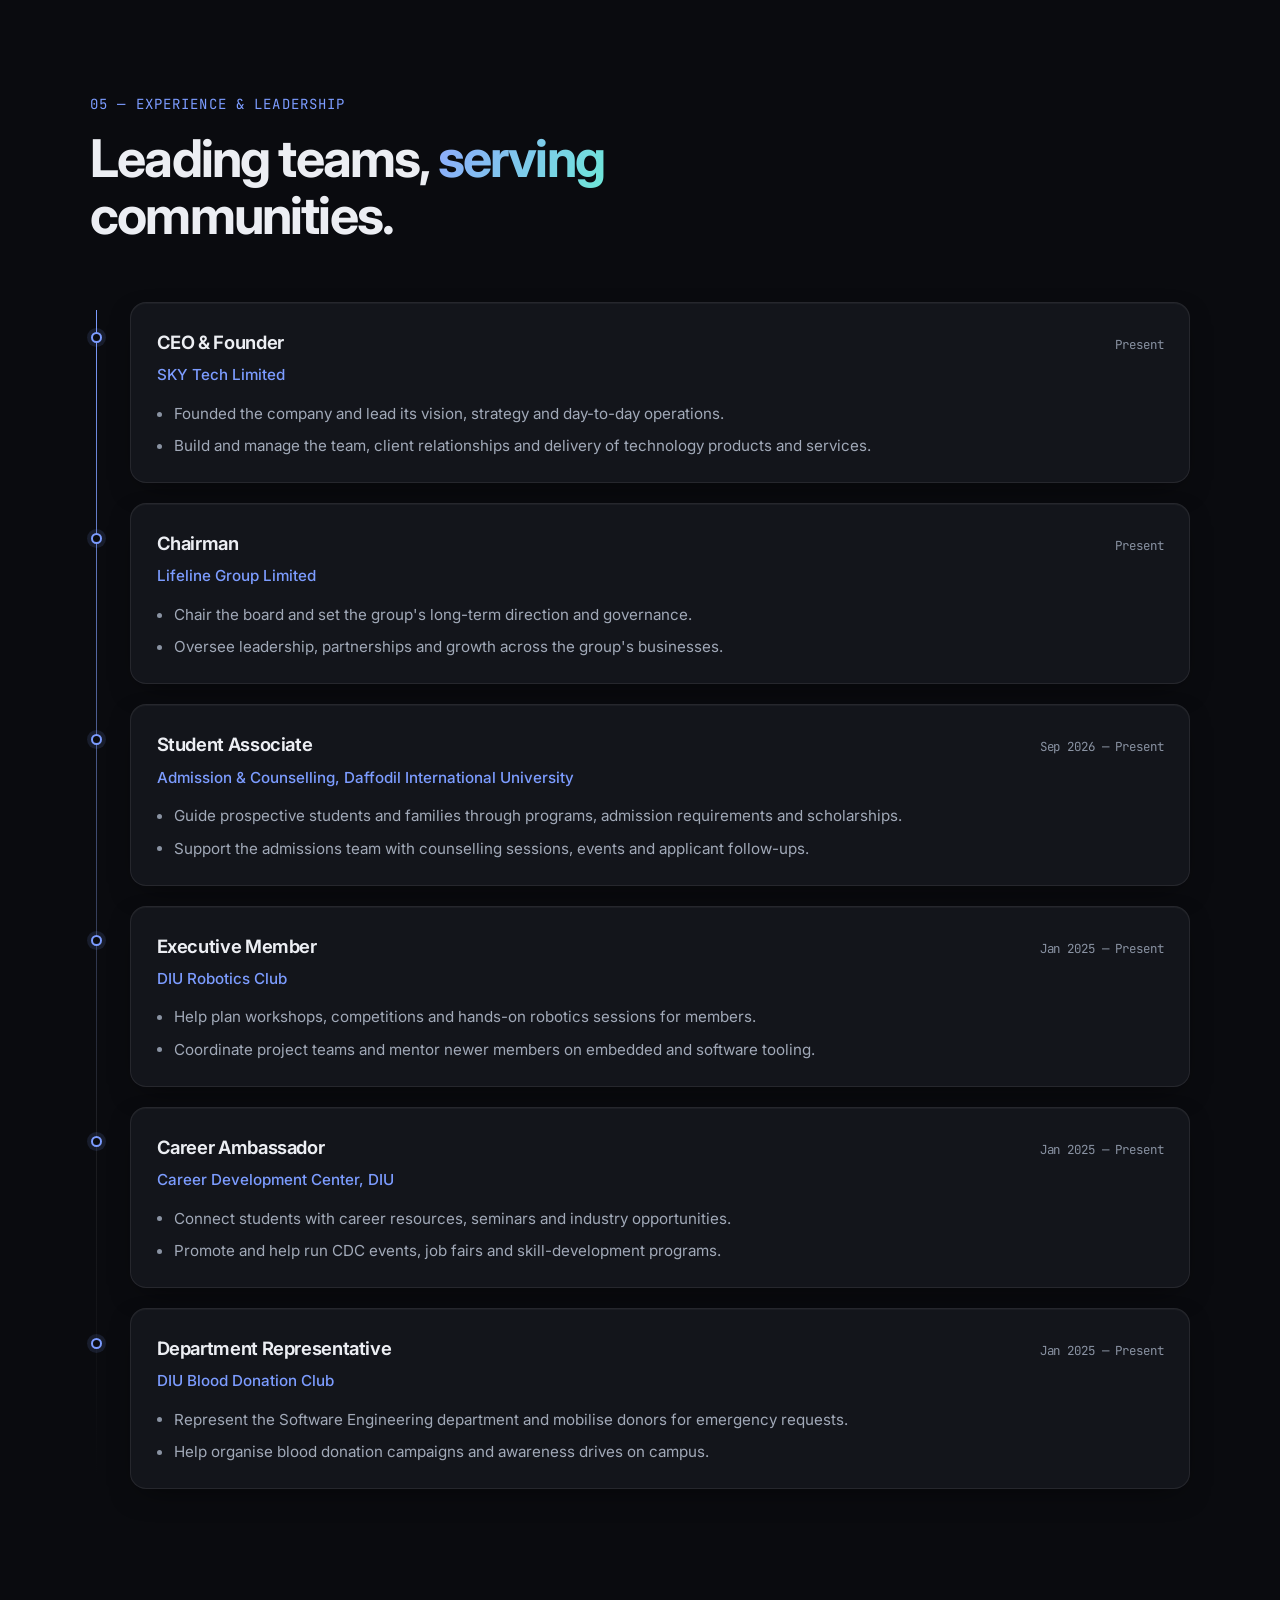
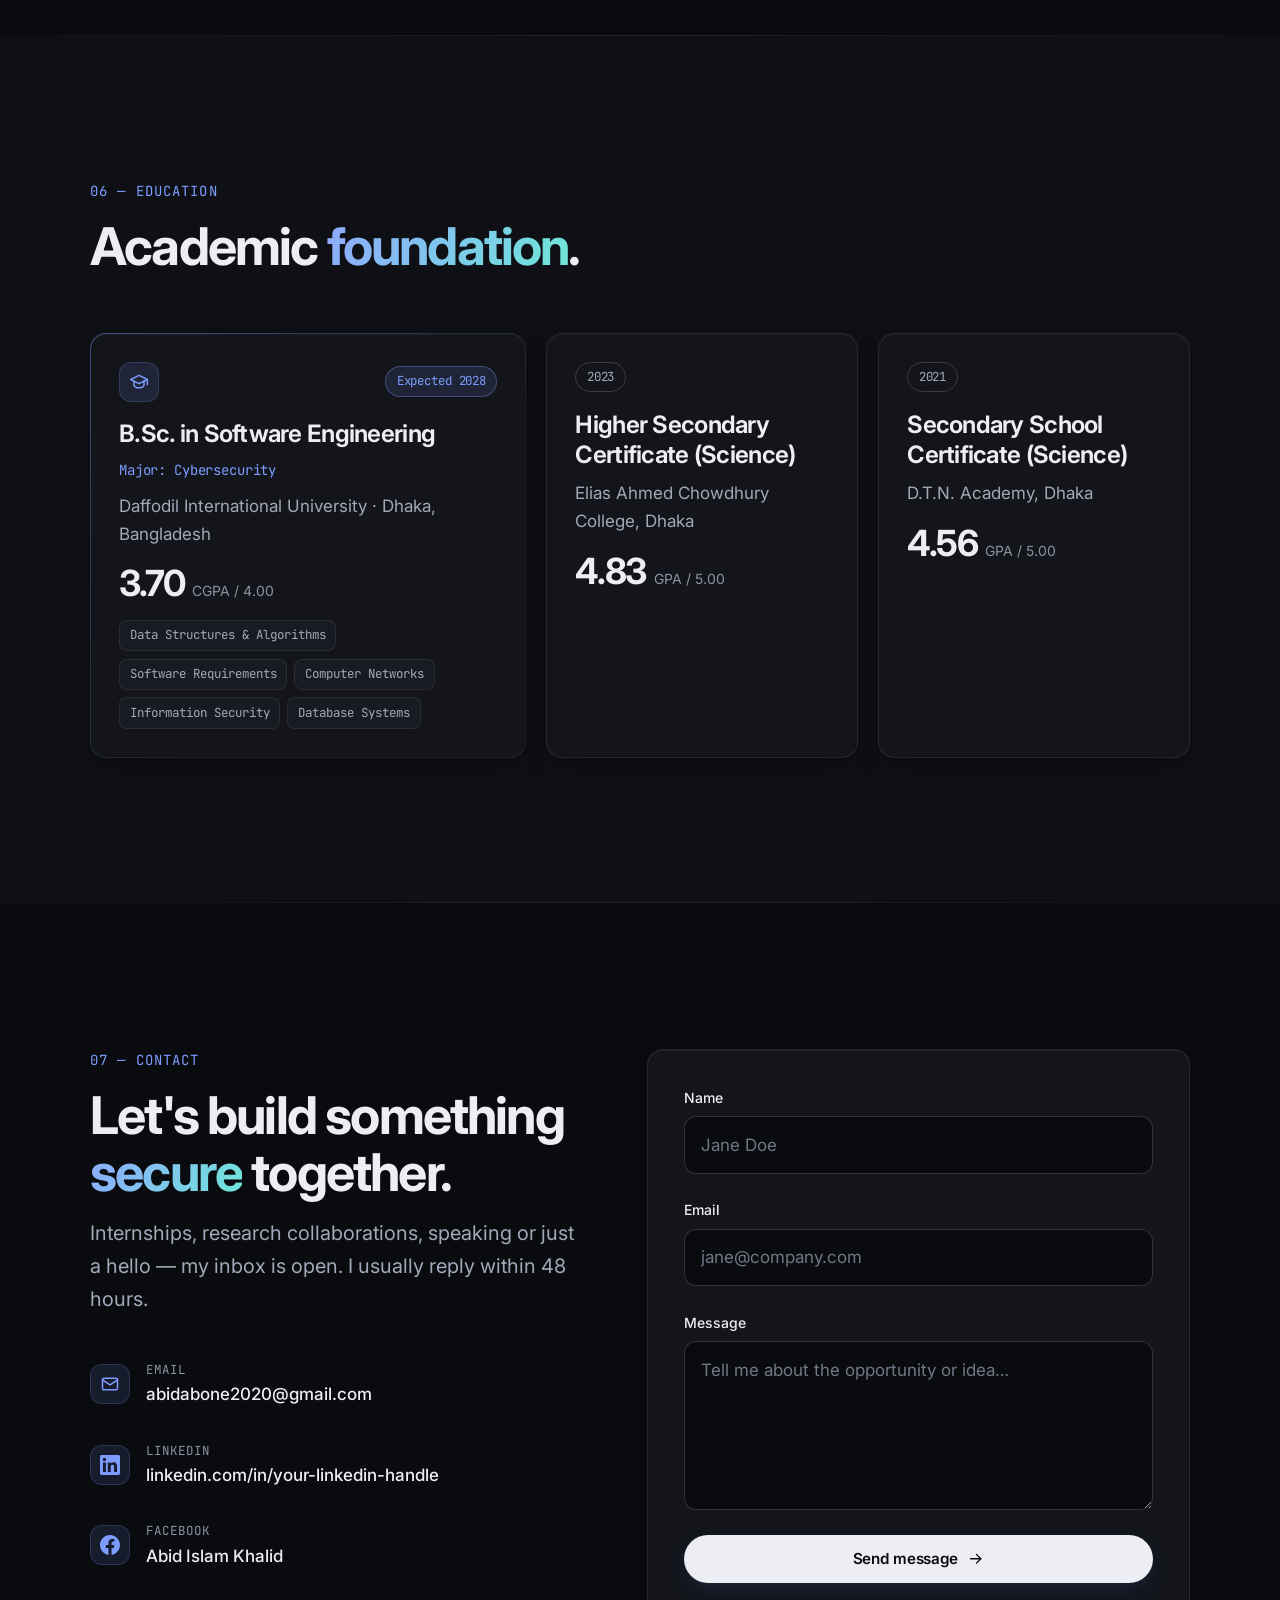
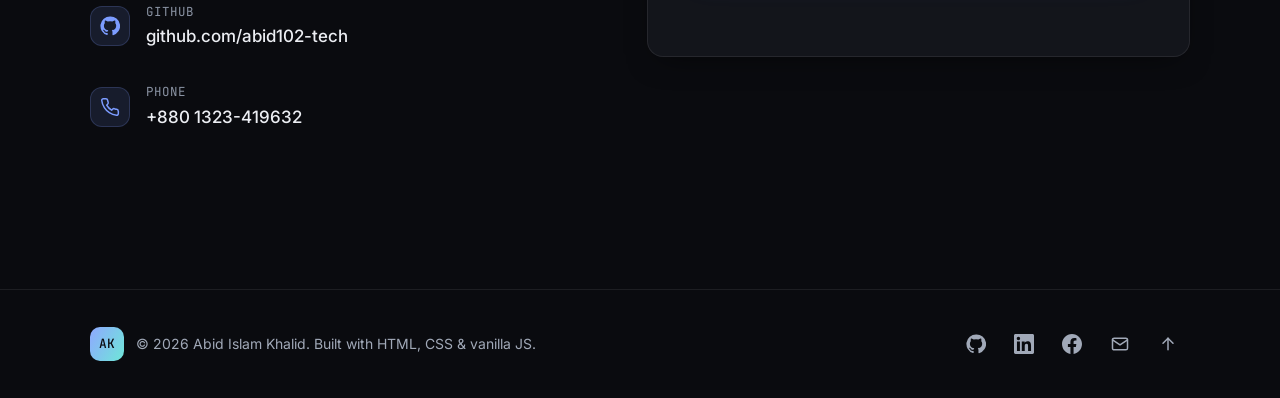
==== commit 916d6e25: "Update CV, email, GPAs and research projects Co-Authored-By: Devin AI <158243242+devin-ai-integratio" ====
--- a/index.html
+++ b/index.html
@@ -75,7 +75,7 @@
     "image": "https://abid102-tech.github.io/assets/img/abid-portrait-800.webp",
     "jobTitle": "Software Engineer & Cybersecurity Specialist",
     "description": "CEO & Founder of SKY Tech Limited, Chairman of Lifeline Group Limited, Software Engineering (Cybersecurity) student and AI researcher from Bangladesh.",
-    "email": "mailto:abidabone1020@gmail.com",
+    "email": "mailto:abidabone2020@gmail.com",
     "nationality": "Bangladeshi",
     "address": { "@type": "PostalAddress", "addressLocality": "Dhaka", "addressCountry": "BD" },
     "worksFor": [
@@ -207,7 +207,7 @@
           <li><a class="icon-btn" href="https://github.com/abid102-tech" target="_blank" rel="noopener noreferrer" aria-label="GitHub (opens in new tab)"><svg class="icon" aria-hidden="true"><use href="#i-github"/></svg></a></li>
           <li><a class="icon-btn" href="https://www.linkedin.com/in/your-linkedin-handle" target="_blank" rel="noopener noreferrer" aria-label="LinkedIn (opens in new tab)"><svg class="icon" aria-hidden="true"><use href="#i-linkedin"/></svg></a></li>
           <li><a class="icon-btn" href="https://www.facebook.com/share/1A4pL1Esag/" target="_blank" rel="noopener noreferrer" aria-label="Facebook (opens in new tab)"><svg class="icon" aria-hidden="true"><use href="#i-facebook"/></svg></a></li>
-          <li><a class="icon-btn" href="mailto:abidabone1020@gmail.com" aria-label="Email Abid"><svg class="icon" aria-hidden="true"><use href="#i-mail"/></svg></a></li>
+          <li><a class="icon-btn" href="mailto:abidabone2020@gmail.com" aria-label="Email Abid"><svg class="icon" aria-hidden="true"><use href="#i-mail"/></svg></a></li>
         </ul>
         </div>
 
@@ -252,7 +252,8 @@
             <p>
               My research explores how AI can both threaten and protect digital trust: detecting
               <strong>deepfakes and AI-generated content</strong> in Bangladesh's disinformation landscape, and securing
-              the <strong>Internet of Medical Things (IoMT)</strong>.
+              the <strong>Internet of Medical Things (IoMT)</strong>. I'm also researching the
+              <strong>school-to-university transition</strong> in Bangladesh.
             </p>
             <p>
               As <strong>CEO &amp; Founder of SKY Tech Limited</strong> and <strong>Chairman of Lifeline Group Limited</strong>,
@@ -275,8 +276,8 @@
               <dd><span class="stat-num" data-count="3.70" data-decimals="2">3.70</span><span class="stat-suffix">/4.00</span></dd>
             </div>
             <div class="stat">
-              <dt>Research papers</dt>
-              <dd><span class="stat-num" data-count="2">2</span><span class="stat-suffix">+</span></dd>
+              <dt>Research projects</dt>
+              <dd><span class="stat-num" data-count="3">3</span></dd>
             </div>
             <div class="stat">
               <dt>Projects built</dt>
@@ -522,51 +523,39 @@
       <div class="container">
         <header class="section-head reveal">
           <p class="section-kicker mono">04 — Research &amp; Publications</p>
-          <h2 class="section-title" id="research-title">Making AI and connected systems <span class="text-gradient">trustworthy</span>.</h2>
+          <h2 class="section-title" id="research-title">Research across <span class="text-gradient">AI, security</span> and education.</h2>
         </header>
 
-        <!-- TODO: Use your exact paper titles, authors, venue/journal, year, status and DOI/PDF links -->
+        <!-- TODO: when a paper is published, add co-authors, venue/journal, year and a DOI/PDF link -->
         <ol class="pub-list">
           <li class="pub reveal">
             <div class="pub-meta">
-              <span class="badge badge--accent mono">Under review</span>
-              <span class="pub-year mono">2026</span>
-            </div>
-            <h3 class="pub-title">Detecting Deepfakes and AI-Generated Content in Bangladesh's Disinformation Landscape</h3>
-            <p class="pub-authors"><strong>A. I. Khalid</strong>, et al. — <em>Conference / Journal name</em></p>
-            <p class="pub-abstract">
-              Examines how synthetic media spreads through Bangladeshi online platforms and evaluates detection
-              approaches suited to local languages, low-resource data and real-world disinformation campaigns.
-            </p>
-            <ul class="tags" aria-label="Topics"><li>Deepfakes</li><li>Disinformation</li><li>Computer Vision</li><li>Bangladesh</li></ul>
-            <div class="project-links">
-              <a class="link-btn" href="#" aria-label="Read paper: deepfake detection"><svg class="icon" aria-hidden="true"><use href="#i-file"/></svg> Paper</a><!-- TODO: link -->
-            </div>
+              <span class="badge badge--accent mono">Ongoing research</span>
+            </div>
+            <h3 class="pub-title">Deepfake and AI-Generated Content Detection: A Cybersecurity Perspective on Combating Synthetic Media in the Fake News Ecosystem of 2026</h3>
+            <p class="pub-authors"><strong>Abid Islam Khalid</strong></p>
+            <p class="pub-abstract">Studies how synthetic media fuels fake news and evaluates detection approaches from a cybersecurity perspective.</p>
+            <ul class="tags" aria-label="Topics"><li>Deepfakes</li><li>AI-Generated Content</li><li>Disinformation</li><li>Cybersecurity</li></ul>
           </li>
 
           <li class="pub reveal">
             <div class="pub-meta">
-              <span class="badge badge--accent mono">Under review</span>
-              <span class="pub-year mono">2026</span>
-            </div>
-            <h3 class="pub-title">Cybersecurity Threats and Defenses in the Internet of Medical Things (IoMT)</h3>
-            <p class="pub-authors"><strong>A. I. Khalid</strong>, et al. — <em>Conference / Journal name</em></p>
-            <p class="pub-abstract">
-              Surveys attack surfaces across connected medical devices and proposes practical security controls to
-              protect patient safety and sensitive health data.
-            </p>
-            <ul class="tags" aria-label="Topics"><li>IoMT</li><li>Healthcare Security</li><li>IoT</li></ul>
-            <div class="project-links">
-              <a class="link-btn" href="#" aria-label="Read paper: IoMT cybersecurity"><svg class="icon" aria-hidden="true"><use href="#i-file"/></svg> Paper</a><!-- TODO: link -->
-            </div>
+              <span class="badge badge--accent mono">Ongoing research</span>
+            </div>
+            <h3 class="pub-title">Securing the Internet of Medical Things (IoMT): Threat Modeling and Defense Strategies for Healthcare IoT Devices</h3>
+            <p class="pub-authors"><strong>Abid Islam Khalid</strong></p>
+            <p class="pub-abstract">Models threats across connected medical devices and proposes defense strategies to protect patient safety and health data.</p>
+            <ul class="tags" aria-label="Topics"><li>IoMT</li><li>Threat Modeling</li><li>Healthcare Security</li><li>IoT</li></ul>
           </li>
 
-          <li class="pub pub--muted reveal">
+          <li class="pub reveal">
             <div class="pub-meta">
-              <span class="badge mono">In progress</span>
-            </div>
-            <h3 class="pub-title">More research underway</h3>
-            <p class="pub-abstract">Ongoing work in AI security and trustworthy machine learning. Interested in collaborating? <a href="#contact">Get in touch</a>.</p>
+              <span class="badge badge--accent mono">Ongoing research</span>
+            </div>
+            <h3 class="pub-title">Beyond GPA 5: The Role of Academic Scaffolding in the School-to-University Transition in Bangladesh</h3>
+            <p class="pub-authors"><strong>Abid Islam Khalid</strong></p>
+            <p class="pub-abstract">Explores how academic support structures shape students' transition from school to university in Bangladesh.</p>
+            <ul class="tags" aria-label="Topics"><li>Educational Research</li><li>Higher Education</li><li>Bangladesh</li></ul>
           </li>
         </ol>
       </div>
@@ -706,7 +695,7 @@
             </div>
             <h3 class="edu-degree">Higher Secondary Certificate (Science)</h3>
             <p class="edu-school">Elias Ahmed Chowdhury College, Dhaka</p>
-            <p class="edu-score"><span class="edu-score-num">4.92</span> <span class="edu-score-label">GPA / 5.00</span></p>
+            <p class="edu-score"><span class="edu-score-num">4.83</span> <span class="edu-score-label">GPA / 5.00</span></p>
           </article>
 
           <article class="edu-card reveal">
@@ -715,7 +704,7 @@
             </div>
             <h3 class="edu-degree">Secondary School Certificate (Science)</h3>
             <p class="edu-school">D.T.N. Academy, Dhaka</p>
-            <p class="edu-score"><span class="edu-score-num">4.71</span> <span class="edu-score-label">GPA / 5.00</span></p>
+            <p class="edu-score"><span class="edu-score-num">4.56</span> <span class="edu-score-label">GPA / 5.00</span></p>
           </article>
         </div>
       </div>
@@ -735,9 +724,9 @@
             <!-- TODO: confirm email / phone and add your LinkedIn handle -->
             <ul class="contact-links">
               <li>
-                <a href="mailto:abidabone1020@gmail.com">
+                <a href="mailto:abidabone2020@gmail.com">
                   <span class="skill-icon" aria-hidden="true"><svg class="icon"><use href="#i-mail"/></svg></span>
-                  <span><span class="cl-label mono">Email</span><span class="cl-value">abidabone1020@gmail.com</span></span>
+                  <span><span class="cl-label mono">Email</span><span class="cl-value">abidabone2020@gmail.com</span></span>
                 </a>
               </li>
               <li>
@@ -770,7 +759,7 @@
 
           <!-- TODO: Create a free form at https://formspree.io and replace YOUR_FORM_ID below.
                Until then, the form falls back to opening the visitor's email client (mailto). -->
-          <form class="contact-form reveal" action="https://formspree.io/f/YOUR_FORM_ID" method="POST" data-mailto="abidabone1020@gmail.com" novalidate>
+          <form class="contact-form reveal" action="https://formspree.io/f/YOUR_FORM_ID" method="POST" data-mailto="abidabone2020@gmail.com" novalidate>
             <div class="field">
               <label for="cf-name">Name</label>
               <input id="cf-name" name="name" type="text" autocomplete="name" required maxlength="100" placeholder="Jane Doe" />
@@ -814,7 +803,7 @@
         <li><a class="icon-btn" href="https://github.com/abid102-tech" target="_blank" rel="noopener noreferrer" aria-label="GitHub (opens in new tab)"><svg class="icon" aria-hidden="true"><use href="#i-github"/></svg></a></li>
         <li><a class="icon-btn" href="https://www.linkedin.com/in/your-linkedin-handle" target="_blank" rel="noopener noreferrer" aria-label="LinkedIn (opens in new tab)"><svg class="icon" aria-hidden="true"><use href="#i-linkedin"/></svg></a></li>
           <li><a class="icon-btn" href="https://www.facebook.com/share/1A4pL1Esag/" target="_blank" rel="noopener noreferrer" aria-label="Facebook (opens in new tab)"><svg class="icon" aria-hidden="true"><use href="#i-facebook"/></svg></a></li>
-        <li><a class="icon-btn" href="mailto:abidabone1020@gmail.com" aria-label="Email Abid"><svg class="icon" aria-hidden="true"><use href="#i-mail"/></svg></a></li>
+        <li><a class="icon-btn" href="mailto:abidabone2020@gmail.com" aria-label="Email Abid"><svg class="icon" aria-hidden="true"><use href="#i-mail"/></svg></a></li>
         <li><a class="icon-btn" href="#hero" aria-label="Back to top"><svg class="icon" aria-hidden="true"><use href="#i-arrow-up"/></svg></a></li>
       </ul>
     </div>
